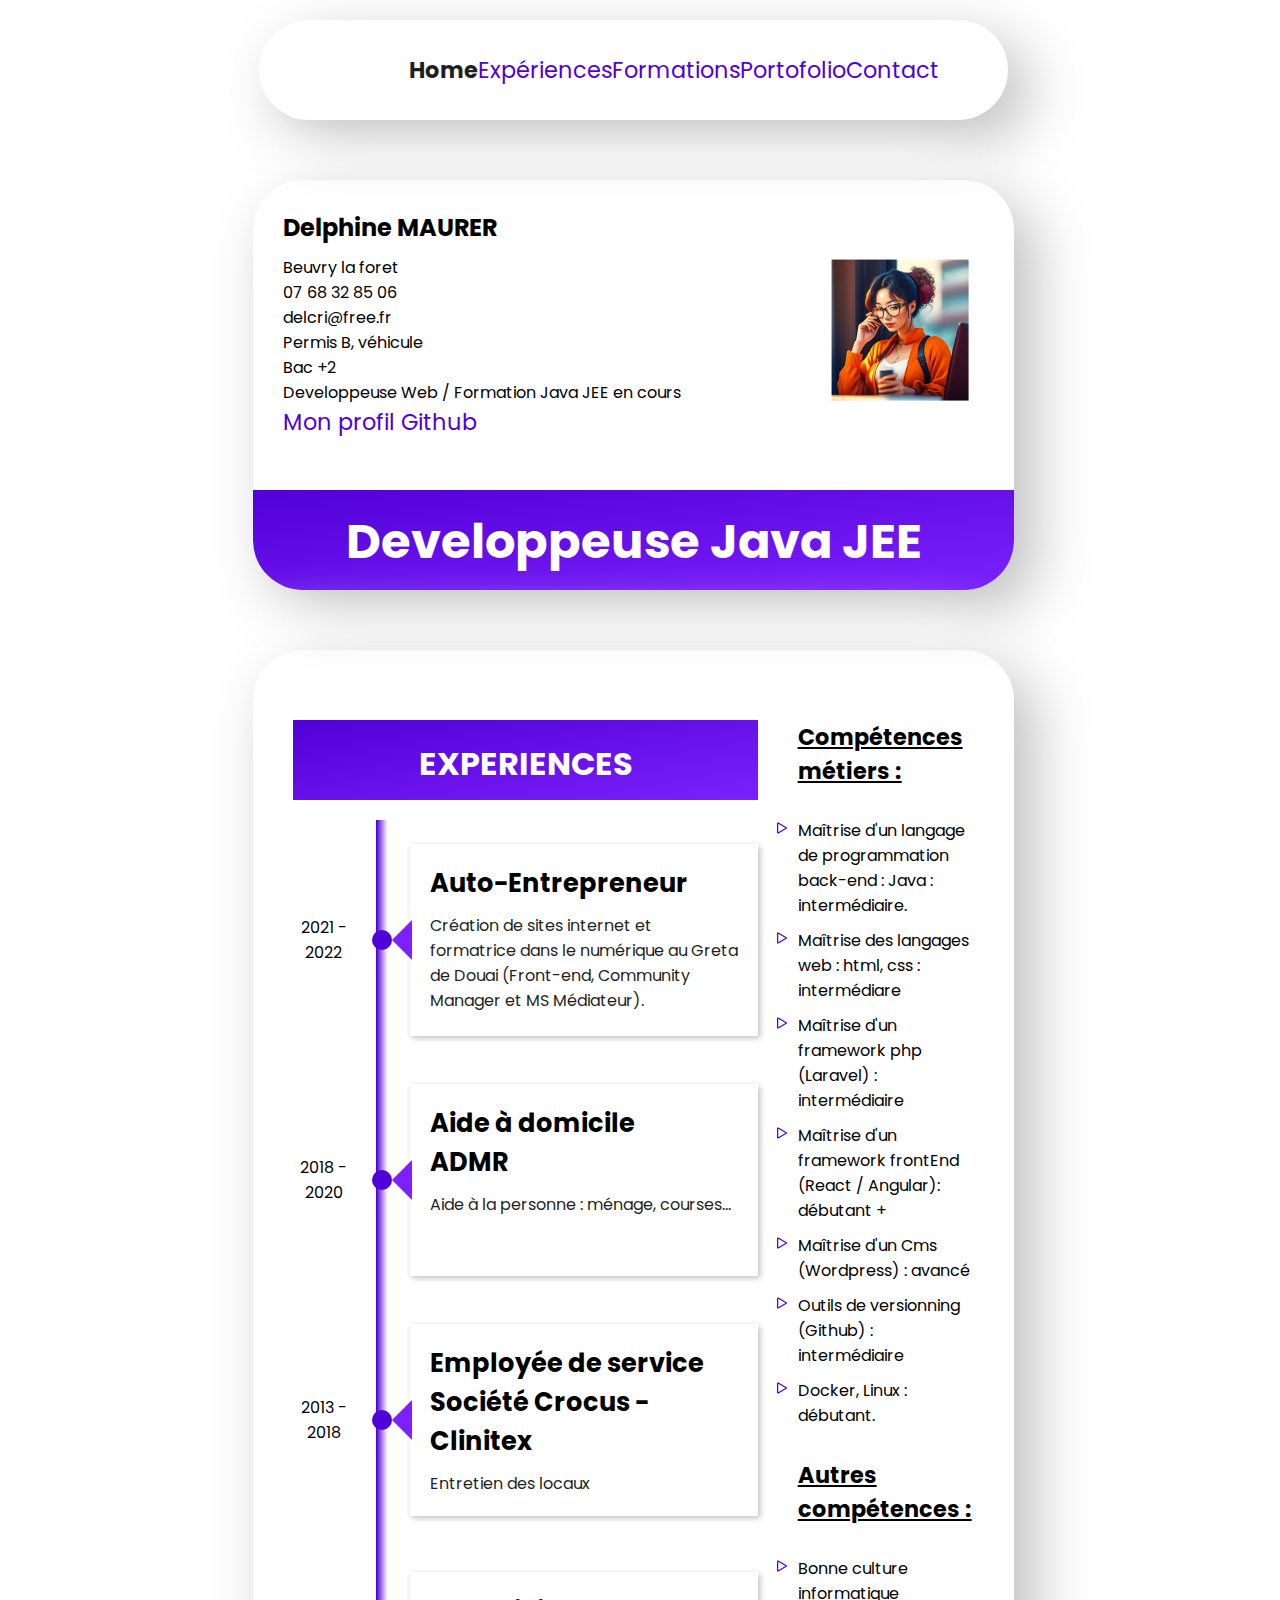
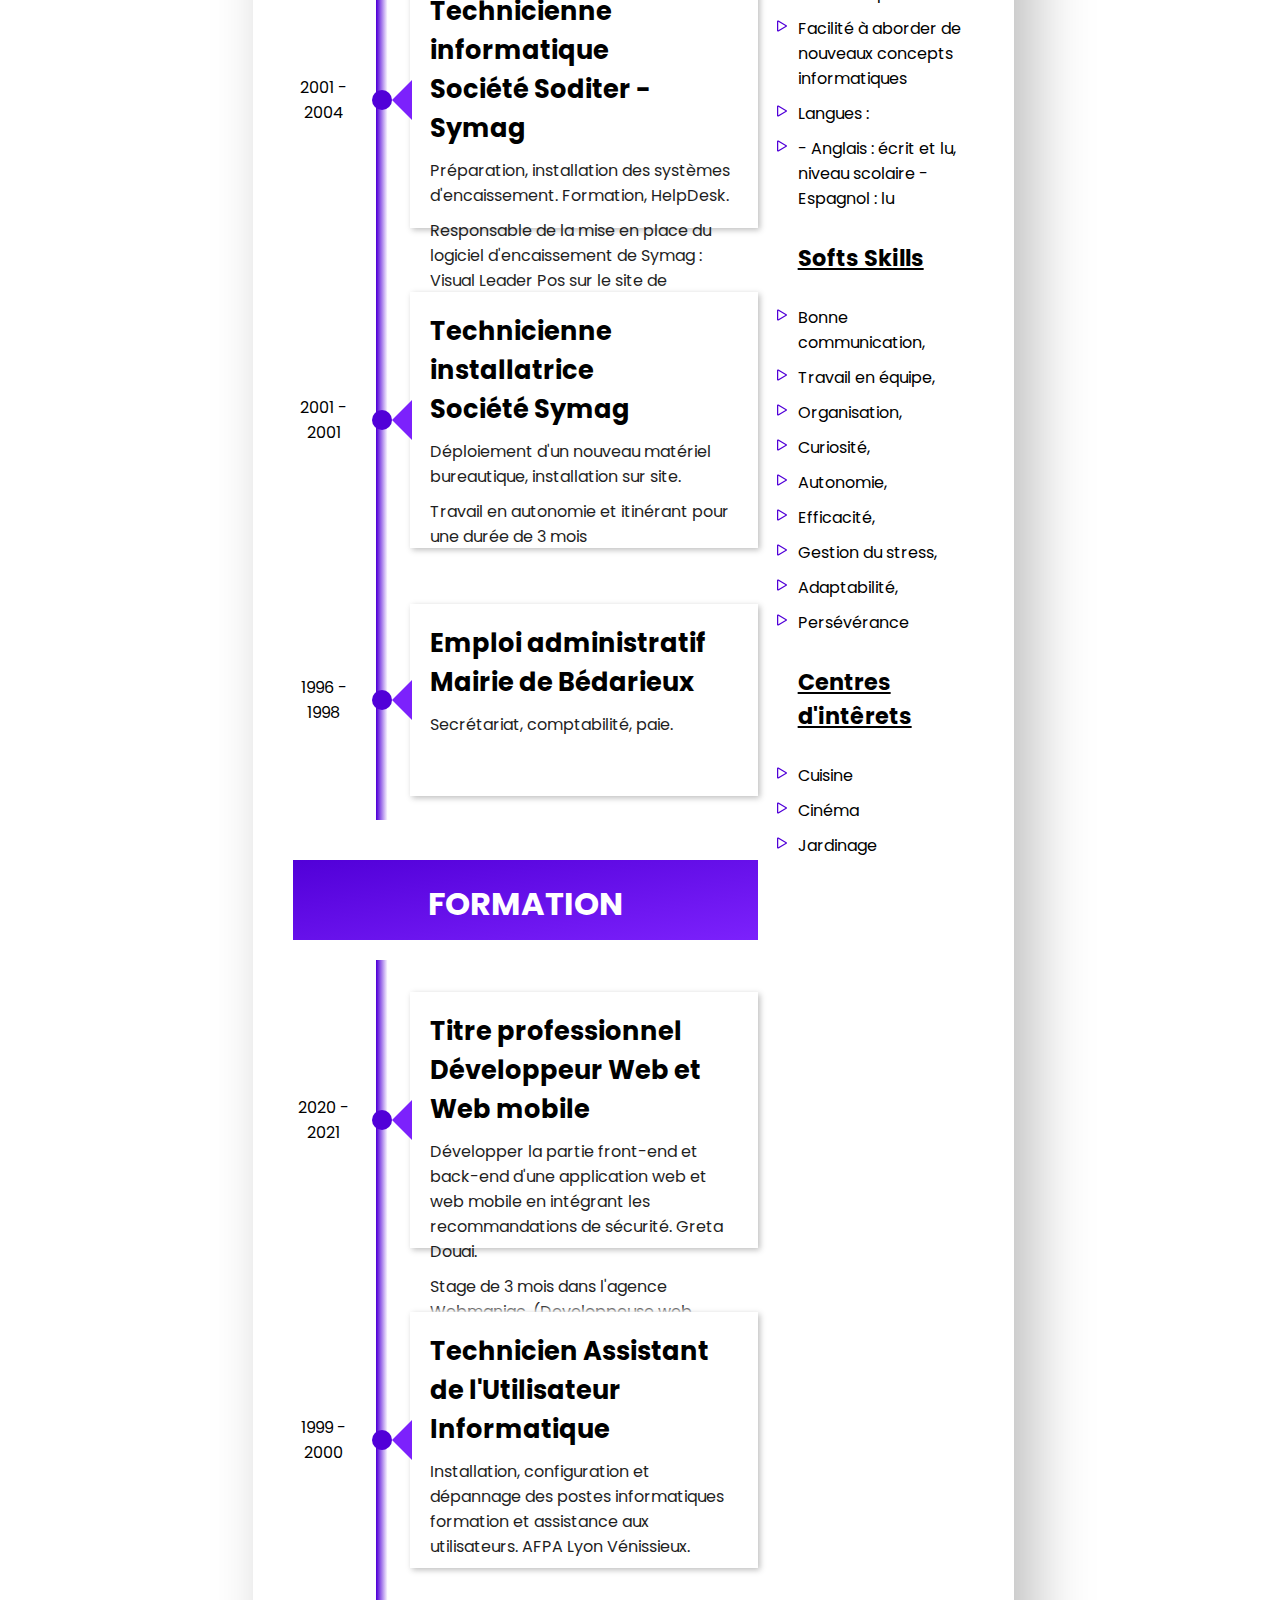
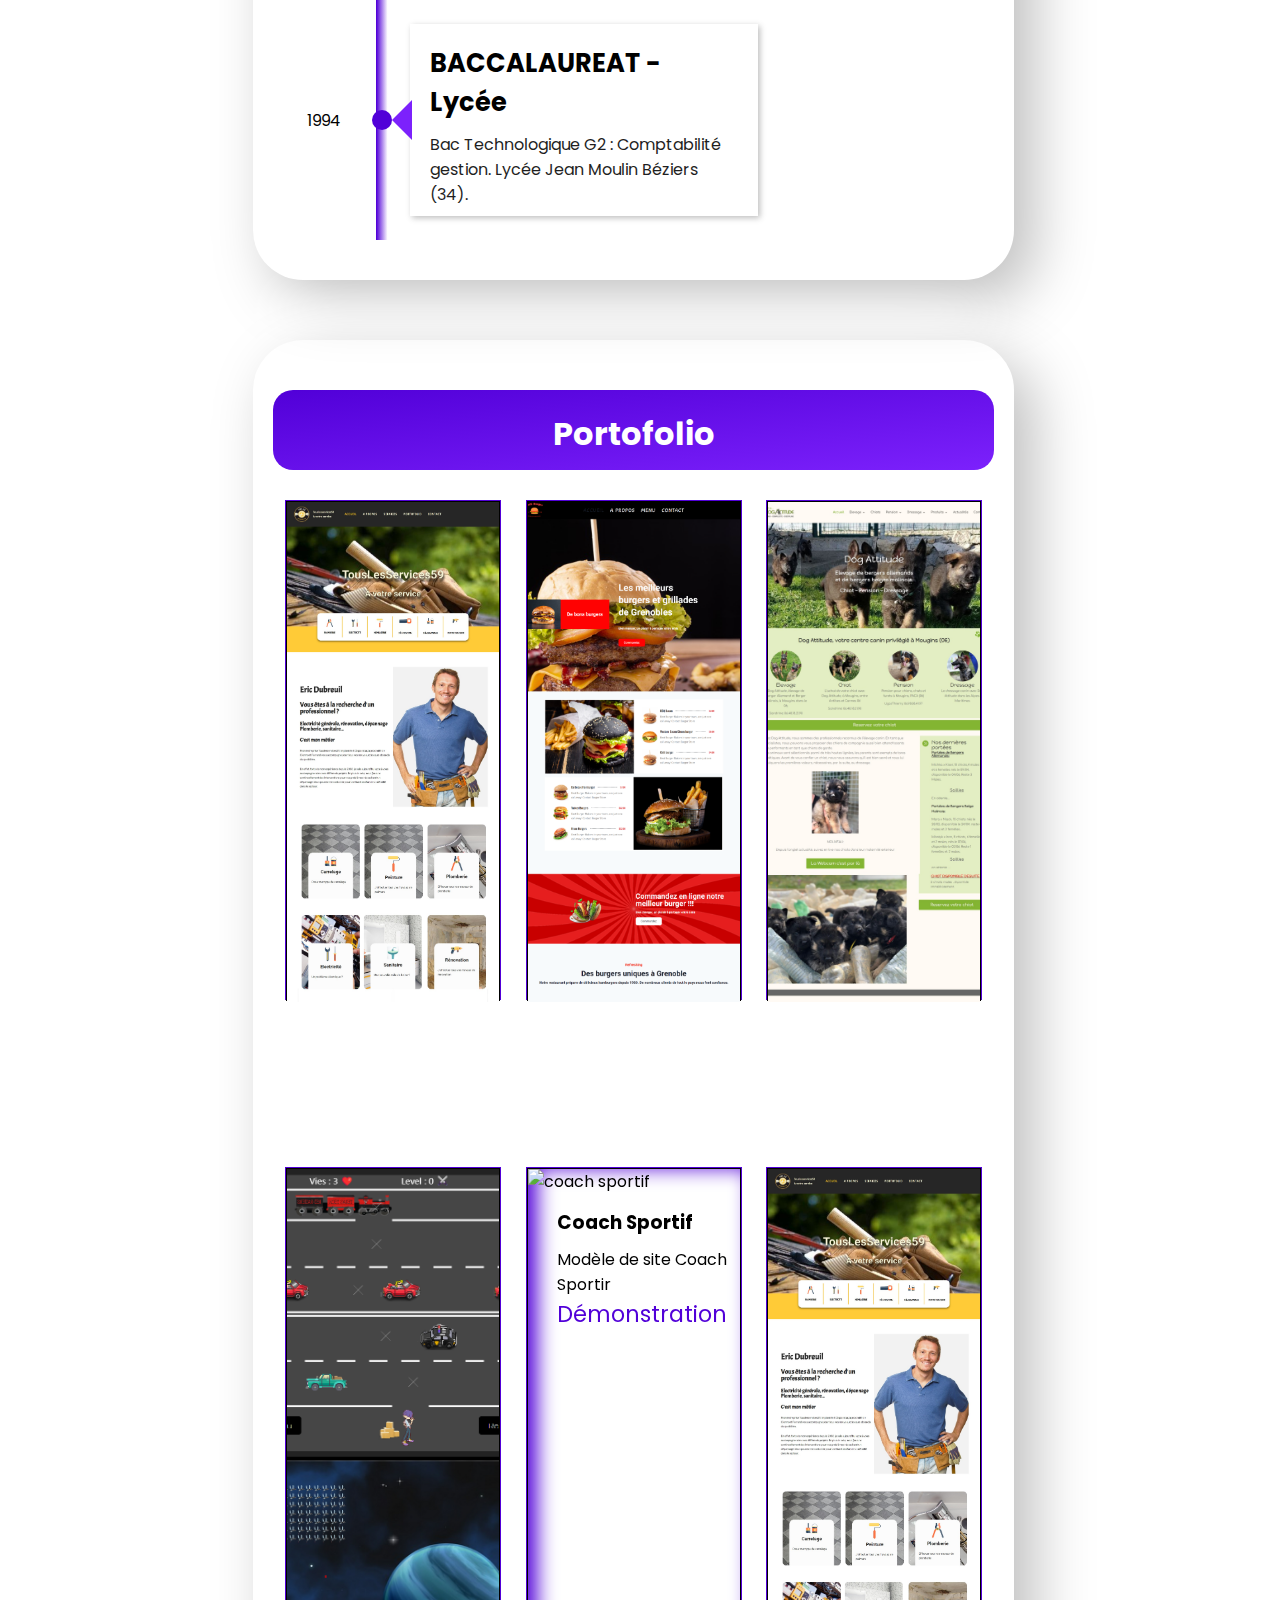
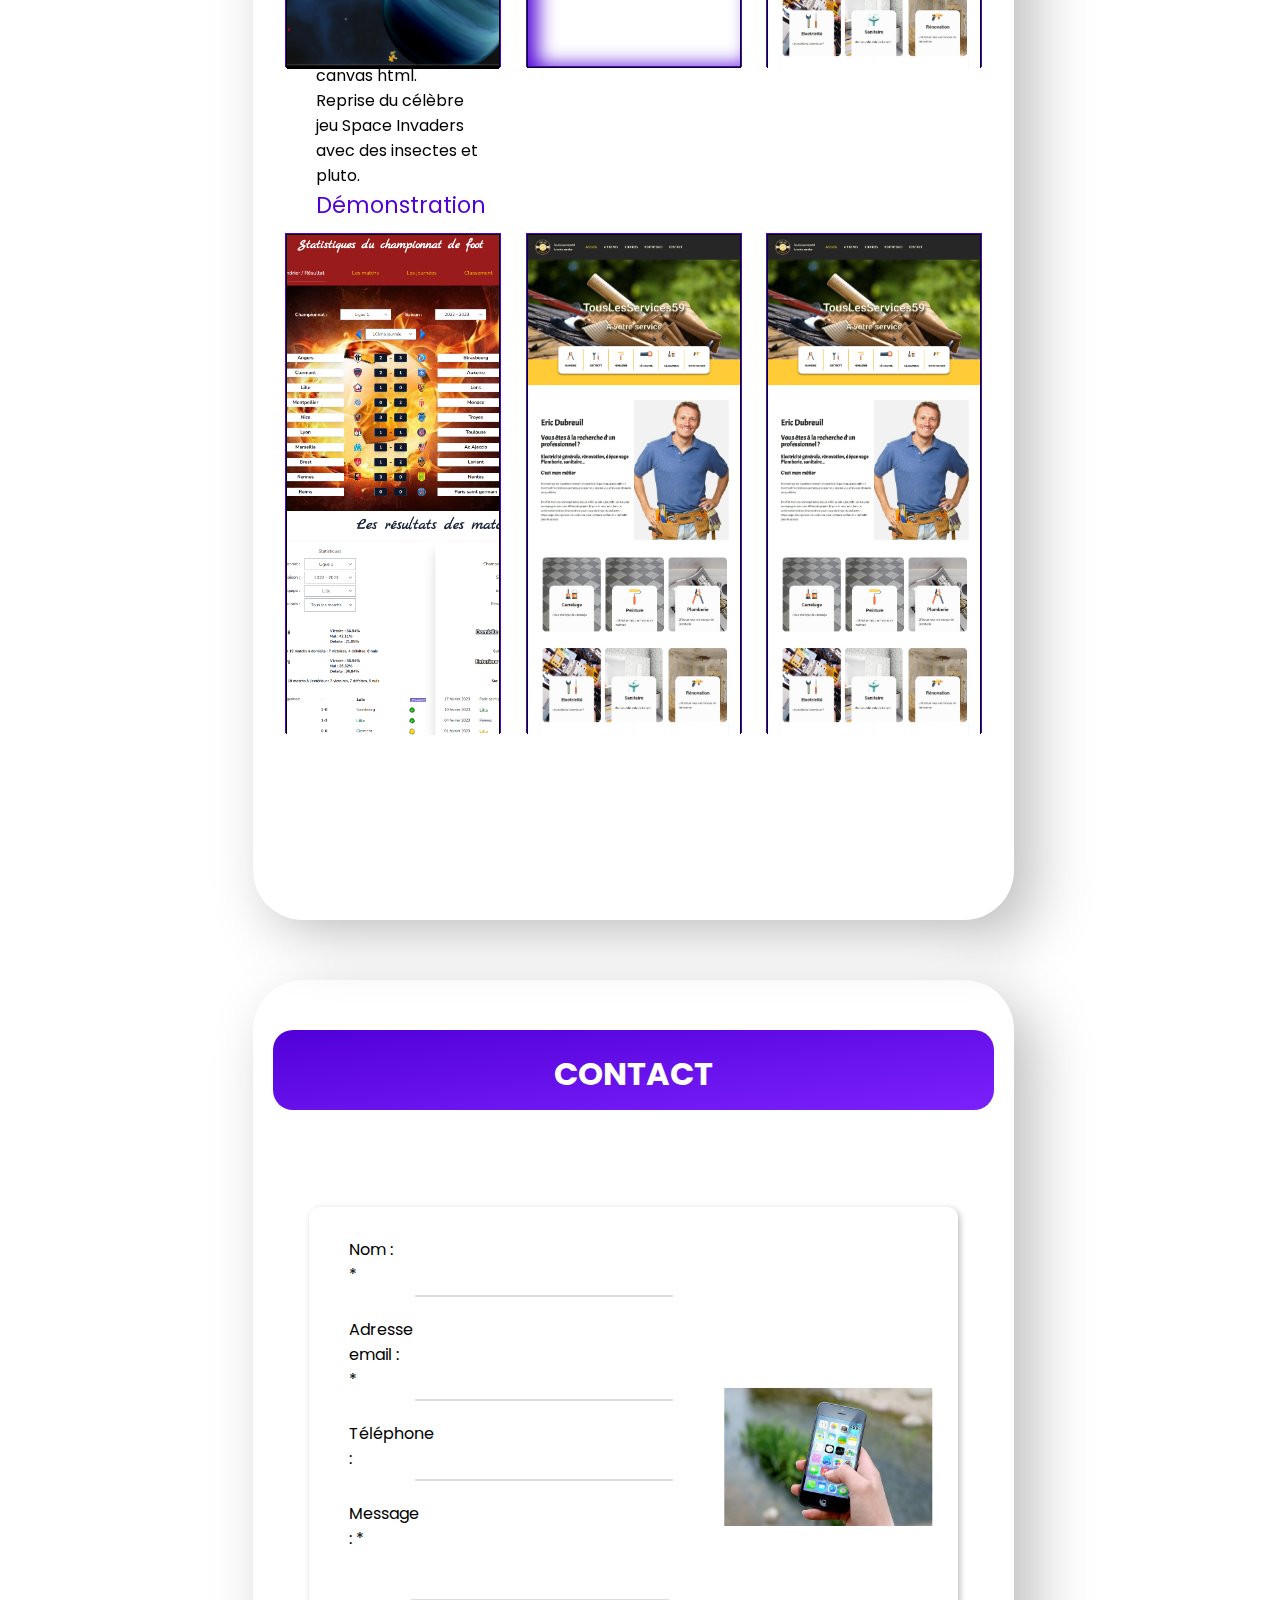
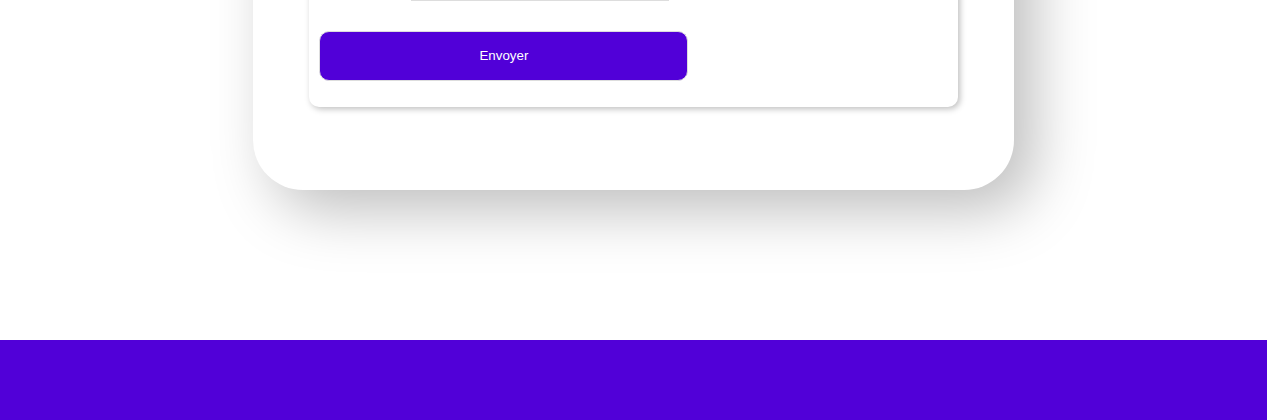
==== index.html @ cd9f5c72 "ajout lien guithub" ====
<!DOCTYPE html>
<html lang="fr">

<head>
    <meta charset="UTF-8">
    <meta http-equiv="X-UA-Compatible" content="IE=edge">
    <meta name="viewport" content="width=device-width, initial-scale=1.0">
    <link rel="stylesheet" href="css/style.css">
    <script src="https://kit.fontawesome.com/097058085d.js" crossorigin="anonymous"></script>
    <!-- Email js -->
    <script type="text/javascript" src="https://cdn.jsdelivr.net/npm/@emailjs/browser@3/dist/email.min.js"></script>
    <script type="text/javascript">
        (function () {
            // https://dashboard.emailjs.com/admin/account
            emailjs.init('user_GFMolg3cDxBDK2tm0jGUw');
        })();
    </script>
    <title>Cv Delphine MAURER</title>
</head>

<body id="home">
    <nav class="nav" id="menu-cote">
        <ul>
            <li><a href="#home">Home</a></li>
            <li><a href="#xp">Expériences</a></li>
            <li><a href="#form">Formations</a></li>
            <li><a href="#portofolio">Portofolio</a></li>
            <li><a href="#contactLink">Contact</a></li>
        </ul>
    </nav>
    <div id="topnav" class="topnav">
        <div id="contain-ico">
            <a id="topnav_hamburger_icon">
                <!-- <a id="topnav_hamburger_icon" href="javascript:void(0);" onclick="showResponsiveMenu()"> -->
                <!-- Some spans to act as a hamburger -->
                <span></span>
                <span></span>
                <span></span>
            </a>
            <h5>Developpeuse Java JEE</h5>
        </div>
        <nav class="nav" id="topnav_responsive_menu">
            <ul>
                <li><a href="#home" class="current">Home</a></li>
                <li><a href="#xp">Expériences</a></li>
                <li><a href="#form">Formations</a></li>
                <li><a href="#portofolio">Portofolio</a></li>
                <li><a href="#contactLink">Contact</a></li>
            </ul>
        </nav>
    </div>
    <div class="container">
        <header>
            <div id="contain-id">
                <div id="intro">
                    <h2>Delphine MAURER</h2>
                    <p>Beuvry la foret</p>
                    <p>07 68 32 85 06</p>
                    <p>delcri@free.fr</p>
                    <p>Permis B, véhicule</p>
                    <p>Bac +2</p>
                    <p class="grd-ecran">Developpeuse Web / Formation Java JEE en cours</p>
                    <a href="https://github.com/CreativeWeb59">Mon profil Github</a>
                </div>
                <div id="photo"><img src="images/fille.png" alt=""></div>
            </div>
            <h1>Developpeuse Java JEE</h1>
        </header>
        <div id="xp"></div>
        <section class="decallage-lien" id="section">
            <div id="gauche">
                <h2>EXPERIENCES</h2>
                <div class="liste h-240">
                    <div class="date">2021 - 2022</div>
                    <div class="cercle">
                        <svg xmlns="http://www.w3.org/2000/svg" viewBox="0 0 16 16">
                            <circle cx="8" cy="8" r="8" />
                        </svg>
                    </div>
                    <div class="carte">
                        <h3>Auto-Entrepreneur</h3>
                        <p>Création de sites internet et formatrice dans le numérique au Greta de Douai (Front-end,
                            Community Manager et MS Médiateur).</p>
                    </div>
                </div>
                <div class="liste h-240">
                    <div class="date">2018 - 2020</div>
                    <div class="cercle">
                        <svg xmlns="http://www.w3.org/2000/svg" viewBox="0 0 16 16">
                            <circle cx="8" cy="8" r="8" />
                        </svg>
                    </div>
                    <div class="carte">
                        <h3>Aide à domicile</h3>
                        <h3>ADMR</h3>
                        <p>Aide à la personne : ménage, courses...</p>
                    </div>
                </div>
                <div class="liste h-240">
                    <div class="date">2013 - 2018</div>
                    <div class="cercle">
                        <svg xmlns="http://www.w3.org/2000/svg" viewBox="0 0 16 16">
                            <circle cx="8" cy="8" r="8" />
                        </svg>
                    </div>
                    <div class="carte">
                        <h3>Employée de service</h3>
                        <h3>Société Crocus - Clinitex</h3>
                        <p>Entretien des locaux</p>
                    </div>
                </div>
                <div class="liste h-300">
                    <div class="date">2001 - 2004</div>
                    <div class="cercle">
                        <svg xmlns="http://www.w3.org/2000/svg" viewBox="0 0 16 16">
                            <circle cx="8" cy="8" r="8" />
                        </svg>
                    </div>
                    <div class="carte">
                        <h3>Technicienne informatique</h3>
                        <h3>Société Soditer - Symag</h3>
                        <p>Préparation, installation des systèmes d'encaissement. Formation, HelpDesk.</p>
                        <p>Responsable de la mise en place du logiciel d'encaissement de Symag :
                            Visual Leader Pos sur le site de Valence.</p>
                    </div>
                </div>
                <div class="liste h-300">
                    <div class="date">2001 - 2001</div>
                    <div class="cercle">
                        <svg xmlns="http://www.w3.org/2000/svg" viewBox="0 0 16 16">
                            <circle cx="8" cy="8" r="8" />
                        </svg>
                    </div>
                    <div class="carte">
                        <h3>Technicienne installatrice</h3>
                        <h3>Société Symag</h3>
                        <p>Déploiement d'un nouveau matériel bureautique, installation sur site.</p>
                        <p>Travail en autonomie et itinérant pour une durée de 3 mois</p>
                    </div>
                </div>
                <div class="liste h-240">
                    <div class="date">1996 - 1998</div>
                    <div class="cercle">
                        <svg xmlns="http://www.w3.org/2000/svg" viewBox="0 0 16 16">
                            <circle cx="8" cy="8" r="8" />
                        </svg>
                    </div>
                    <div class="carte">
                        <h3>Emploi administratif</h3>
                        <h3>Mairie de Bédarieux</h3>
                        <p>Secrétariat, comptabilité, paie.</p>
                    </div>
                </div>
                <div id="form"></div>
                <h2 id="form" class="decallage-lien">FORMATION</h2>
                <div class="liste h-300">
                    <div class="date">2020 - 2021</div>
                    <div class="cercle">
                        <svg xmlns="http://www.w3.org/2000/svg" viewBox="0 0 16 16">
                            <circle cx="8" cy="8" r="8" />
                        </svg>
                    </div>
                    <div class="carte">
                        <h3>Titre professionnel Développeur Web et Web mobile</h3>
                        <p>Développer la partie front-end et back-end d'une application web et web
                            mobile en intégrant les recommandations de sécurité. Greta Douai.</p>
                        <p>Stage de 3 mois dans l'agence Webmaniac. (Developpeuse web Wordpres)</p>
                    </div>
                </div>
                <div class="liste h-300">
                    <div class="date">1999 - 2000</div>
                    <div class="cercle">
                        <svg xmlns="http://www.w3.org/2000/svg" viewBox="0 0 16 16">
                            <circle cx="8" cy="8" r="8" />
                        </svg>
                    </div>
                    <div class="carte">
                        <h3>Technicien Assistant de l'Utilisateur Informatique</h3>
                        <p>Installation, configuration et dépannage des postes informatiques formation
                            et assistance aux utilisateurs. AFPA Lyon Vénissieux.
                        </p>
                    </div>
                </div>
                <div class="liste h-240">
                    <div class="date">1994</div>
                    <div class="cercle">
                        <svg xmlns="http://www.w3.org/2000/svg" viewBox="0 0 16 16">
                            <circle cx="8" cy="8" r="8" />
                        </svg>
                    </div>
                    <div class="carte">
                        <h3>BACCALAUREAT - Lycée </h3>
                        <p>Bac Technologique G2 : Comptabilité gestion. Lycée Jean Moulin Béziers (34).</p>
                    </div>
                </div>
            </div>
            <div id="droite">
                <!-- <h2 class="shawdowed">COMPETENCES CLES</h2> -->
                <div class="liste">
                    <h3>Compétences métiers :</h3>
                    <p>
                        <svg xmlns="http://www.w3.org/2000/svg" viewBox="0 0 16 16">
                            <path
                                d="M10.804 8 5 4.633v6.734L10.804 8zm.792-.696a.802.802 0 0 1 0 1.392l-6.363 3.692C4.713 12.69 4 12.345 4 11.692V4.308c0-.653.713-.998 1.233-.696l6.363 3.692z" />
                        </svg>
                        Maîtrise d'un langage de programmation back-end : Java : intermédiaire.
                    </p>
                    <p>
                        <svg xmlns="http://www.w3.org/2000/svg" viewBox="0 0 16 16">
                            <path
                                d="M10.804 8 5 4.633v6.734L10.804 8zm.792-.696a.802.802 0 0 1 0 1.392l-6.363 3.692C4.713 12.69 4 12.345 4 11.692V4.308c0-.653.713-.998 1.233-.696l6.363 3.692z" />
                        </svg>
                        Maîtrise des langages web : html, css : intermédiare
                    </p>
                    <p>
                        <svg xmlns="http://www.w3.org/2000/svg" viewBox="0 0 16 16">
                            <path
                                d="M10.804 8 5 4.633v6.734L10.804 8zm.792-.696a.802.802 0 0 1 0 1.392l-6.363 3.692C4.713 12.69 4 12.345 4 11.692V4.308c0-.653.713-.998 1.233-.696l6.363 3.692z" />
                        </svg>
                        Maîtrise d'un framework php (Laravel) : intermédiaire
                    </p>
                    <p>
                        <svg xmlns="http://www.w3.org/2000/svg" viewBox="0 0 16 16">
                            <path
                                d="M10.804 8 5 4.633v6.734L10.804 8zm.792-.696a.802.802 0 0 1 0 1.392l-6.363 3.692C4.713 12.69 4 12.345 4 11.692V4.308c0-.653.713-.998 1.233-.696l6.363 3.692z" />
                        </svg>
                        Maîtrise d'un framework frontEnd (React / Angular): débutant +
                    </p>
                    <p>
                        <svg xmlns="http://www.w3.org/2000/svg" viewBox="0 0 16 16">
                            <path
                                d="M10.804 8 5 4.633v6.734L10.804 8zm.792-.696a.802.802 0 0 1 0 1.392l-6.363 3.692C4.713 12.69 4 12.345 4 11.692V4.308c0-.653.713-.998 1.233-.696l6.363 3.692z" />
                        </svg>
                        Maîtrise d'un Cms (Wordpress) : avancé
                    </p>
                    <p>
                        <svg xmlns="http://www.w3.org/2000/svg" viewBox="0 0 16 16">
                            <path
                                d="M10.804 8 5 4.633v6.734L10.804 8zm.792-.696a.802.802 0 0 1 0 1.392l-6.363 3.692C4.713 12.69 4 12.345 4 11.692V4.308c0-.653.713-.998 1.233-.696l6.363 3.692z" />
                        </svg>
                        Outils de versionning (Github) : intermédiaire
                    </p>
                    <p>
                        <svg xmlns="http://www.w3.org/2000/svg" viewBox="0 0 16 16">
                            <path
                                d="M10.804 8 5 4.633v6.734L10.804 8zm.792-.696a.802.802 0 0 1 0 1.392l-6.363 3.692C4.713 12.69 4 12.345 4 11.692V4.308c0-.653.713-.998 1.233-.696l6.363 3.692z" />
                        </svg>
                        Docker, Linux : débutant.
                    </p>
                </div>
                <div class="liste">
                    <h3>Autres compétences : </h3>
                    <p>
                        <svg xmlns="http://www.w3.org/2000/svg" viewBox="0 0 16 16">
                            <path
                                d="M10.804 8 5 4.633v6.734L10.804 8zm.792-.696a.802.802 0 0 1 0 1.392l-6.363 3.692C4.713 12.69 4 12.345 4 11.692V4.308c0-.653.713-.998 1.233-.696l6.363 3.692z" />
                        </svg>
                        Bonne culture informatique
                    </p>
                    <p>
                        <svg xmlns="http://www.w3.org/2000/svg" viewBox="0 0 16 16">
                            <path
                                d="M10.804 8 5 4.633v6.734L10.804 8zm.792-.696a.802.802 0 0 1 0 1.392l-6.363 3.692C4.713 12.69 4 12.345 4 11.692V4.308c0-.653.713-.998 1.233-.696l6.363 3.692z" />
                        </svg>
                        Facilité à aborder de nouveaux concepts informatiques
                    </p>
                    <p>
                        <svg xmlns="http://www.w3.org/2000/svg" viewBox="0 0 16 16">
                            <path
                                d="M10.804 8 5 4.633v6.734L10.804 8zm.792-.696a.802.802 0 0 1 0 1.392l-6.363 3.692C4.713 12.69 4 12.345 4 11.692V4.308c0-.653.713-.998 1.233-.696l6.363 3.692z" />
                        </svg>
                        Langues :
                    </p>
                    <p>
                        <svg xmlns="http://www.w3.org/2000/svg" viewBox="0 0 16 16">
                            <path
                                d="M10.804 8 5 4.633v6.734L10.804 8zm.792-.696a.802.802 0 0 1 0 1.392l-6.363 3.692C4.713 12.69 4 12.345 4 11.692V4.308c0-.653.713-.998 1.233-.696l6.363 3.692z" />
                        </svg>
                        - Anglais : écrit et lu, niveau scolaire
                        - Espagnol : lu
                    </p>
                </div>
                <div class="liste">
                    <h3>Softs Skills</h3>
                    <p>
                        <svg xmlns="http://www.w3.org/2000/svg" viewBox="0 0 16 16">
                            <path
                                d="M10.804 8 5 4.633v6.734L10.804 8zm.792-.696a.802.802 0 0 1 0 1.392l-6.363 3.692C4.713 12.69 4 12.345 4 11.692V4.308c0-.653.713-.998 1.233-.696l6.363 3.692z" />
                        </svg>
                        Bonne communication,
                    </p>
                    <p>
                        <svg xmlns="http://www.w3.org/2000/svg" viewBox="0 0 16 16">
                            <path
                                d="M10.804 8 5 4.633v6.734L10.804 8zm.792-.696a.802.802 0 0 1 0 1.392l-6.363 3.692C4.713 12.69 4 12.345 4 11.692V4.308c0-.653.713-.998 1.233-.696l6.363 3.692z" />
                        </svg>
                        Travail en équipe,
                    </p>
                    <p>
                        <svg xmlns="http://www.w3.org/2000/svg" viewBox="0 0 16 16">
                            <path
                                d="M10.804 8 5 4.633v6.734L10.804 8zm.792-.696a.802.802 0 0 1 0 1.392l-6.363 3.692C4.713 12.69 4 12.345 4 11.692V4.308c0-.653.713-.998 1.233-.696l6.363 3.692z" />
                        </svg>
                        Organisation,
                    </p>
                    <p>
                        <svg xmlns="http://www.w3.org/2000/svg" viewBox="0 0 16 16">
                            <path
                                d="M10.804 8 5 4.633v6.734L10.804 8zm.792-.696a.802.802 0 0 1 0 1.392l-6.363 3.692C4.713 12.69 4 12.345 4 11.692V4.308c0-.653.713-.998 1.233-.696l6.363 3.692z" />
                        </svg>
                        Curiosité,
                    </p>
                    <p>
                        <svg xmlns="http://www.w3.org/2000/svg" viewBox="0 0 16 16">
                            <path
                                d="M10.804 8 5 4.633v6.734L10.804 8zm.792-.696a.802.802 0 0 1 0 1.392l-6.363 3.692C4.713 12.69 4 12.345 4 11.692V4.308c0-.653.713-.998 1.233-.696l6.363 3.692z" />
                        </svg>
                        Autonomie,
                    </p>
                    <p>
                        <svg xmlns="http://www.w3.org/2000/svg" viewBox="0 0 16 16">
                            <path
                                d="M10.804 8 5 4.633v6.734L10.804 8zm.792-.696a.802.802 0 0 1 0 1.392l-6.363 3.692C4.713 12.69 4 12.345 4 11.692V4.308c0-.653.713-.998 1.233-.696l6.363 3.692z" />
                        </svg>
                        Efficacité,
                    </p>
                    <p>
                        <svg xmlns="http://www.w3.org/2000/svg" viewBox="0 0 16 16">
                            <path
                                d="M10.804 8 5 4.633v6.734L10.804 8zm.792-.696a.802.802 0 0 1 0 1.392l-6.363 3.692C4.713 12.69 4 12.345 4 11.692V4.308c0-.653.713-.998 1.233-.696l6.363 3.692z" />
                        </svg>
                        Gestion du stress,
                    </p>
                    <p>
                        <svg xmlns="http://www.w3.org/2000/svg" viewBox="0 0 16 16">
                            <path
                                d="M10.804 8 5 4.633v6.734L10.804 8zm.792-.696a.802.802 0 0 1 0 1.392l-6.363 3.692C4.713 12.69 4 12.345 4 11.692V4.308c0-.653.713-.998 1.233-.696l6.363 3.692z" />
                        </svg>
                        Adaptabilité,
                    </p>
                    <p>
                        <svg xmlns="http://www.w3.org/2000/svg" viewBox="0 0 16 16">
                            <path
                                d="M10.804 8 5 4.633v6.734L10.804 8zm.792-.696a.802.802 0 0 1 0 1.392l-6.363 3.692C4.713 12.69 4 12.345 4 11.692V4.308c0-.653.713-.998 1.233-.696l6.363 3.692z" />
                        </svg>
                        Persévérance
                    </p>
                </div>
                <div class="liste">
                    <h3>Centres d'intêrets</h3>
                    <p>
                        <svg xmlns="http://www.w3.org/2000/svg" viewBox="0 0 16 16">
                            <path
                                d="M10.804 8 5 4.633v6.734L10.804 8zm.792-.696a.802.802 0 0 1 0 1.392l-6.363 3.692C4.713 12.69 4 12.345 4 11.692V4.308c0-.653.713-.998 1.233-.696l6.363 3.692z" />
                        </svg>
                        Cuisine
                    </p>
                    <p>
                        <svg xmlns="http://www.w3.org/2000/svg" viewBox="0 0 16 16">
                            <path
                                d="M10.804 8 5 4.633v6.734L10.804 8zm.792-.696a.802.802 0 0 1 0 1.392l-6.363 3.692C4.713 12.69 4 12.345 4 11.692V4.308c0-.653.713-.998 1.233-.696l6.363 3.692z" />
                        </svg>
                        Cinéma
                    </p>
                    <p>
                        <svg xmlns="http://www.w3.org/2000/svg" viewBox="0 0 16 16">
                            <path
                                d="M10.804 8 5 4.633v6.734L10.804 8zm.792-.696a.802.802 0 0 1 0 1.392l-6.363 3.692C4.713 12.69 4 12.345 4 11.692V4.308c0-.653.713-.998 1.233-.696l6.363 3.692z" />
                        </svg>
                        Jardinage
                    </p>
                </div>
            </div>
        </section>
        <div id="portofolio"></div>
        <section id="portofolio-section">
            <h2>Portofolio</h2>
            <div class="container-portofolio">
                <!-- Rangee 1 -->
                <div class="card">
                    <div class="imgBox">
                        <img src="images/toustravaux59.jpg" alt="toustravaux59">
                    </div>
                    <div class="details">
                        <h3>Toustravaux59</h3>
                        <p>Site de proposition de services de bricolage, plomberie...
                            <a href="portofolio1.html" target="_blank">Démonstration</a>
                        </p>
                    </div>
                </div>

                <div class="card">
                    <div class="imgBox">
                        <img src="images/resto123.png" alt="resto">
                    </div>
                    <div class="details">
                        <h3>Resto</h3>
                        <p>Modele d'un site de restauration rapide</p>
                        <a href="portofolio2.html" target="_blank">Démonstration</a>
                    </div>
                </div>

                <div class="card">
                    <div class="imgBox">
                        <img src="images/elevage.jpg" alt="Elevage">
                    </div>
                    <div class="details">
                        <h3>Elevage Dog Attitude</h3>
                        <p>Site modèle d'élevage de chiens</p>
                        <a href="portofolio3.html" target="_blank">Démonstration</a>
                    </div>
                </div>
                <!-- Rangee 2 -->
                <div class="card">
                    <div class="imgBox">
                        <img src="images/jeuxHtmlCanva.png" alt="images de jeux crées en html Canvas">
                    </div>
                    <div class="details">
                        <h3>Jeu "Dépose ton colis"</h3>
                        <p>Jeu crée à partir d'un canvas html.</p>
                        <p>Le but est de marquer le plus de points en traversant la route sans toucher les voitures, les
                            points sont plus importants quand
                            le train est présent.
                            <span class="vue-ecran"><a href="https://creativeweb59.github.io/deposeTonColisHtmlCanvasJs"
                                target="_blank">Démonstration</a></span>
                        </p>
                        <h3>Jeu style "Space Invader"</h3>
                        <p>Jeu crée à partir d'un canvas html.</p>
                        <p>Reprise du célèbre jeu Space Invaders avec des insectes et pluto.</p>
                        <span class="vue-ecran"><a href="https://creativeweb59.github.io/SpaceInvadersHtmlCanvasJs"
                            target="_blank">Démonstration</a></span>
                    </div>
                </div>

                <div class="card">
                    <div class="imgBox">
                        <img src="images/coach1.png" alt="coach sportif">
                    </div>
                    <div class="details">
                        <h3>Coach Sportif</h3>
                        <p>Modèle de site Coach Sportir
                            <a href="portofolio5.html" target="_blank">Démonstration</a>
                        </p>
                    </div>
                </div>

                <div class="card">
                    <div class="imgBox">
                        <img src="images/toustravaux59.jpg" alt="toustravaux59">
                    </div>
                    <div class="details">
                        <h3>Toustravaux59</h3>
                        <p>Lorem ipsum dolor sit amet consectetur adipisicing elit. Quam dolores tempore unde,
                            voluptates laboriosam similique inventore cupiditate tenetur dolor fuga et odit ducimus
                            molestiae consequatur neque magni omnis esse accusantium?</p>
                    </div>
                </div>
                <!-- Rangee 3 -->
                <div class="card">
                    <div class="imgBox">
                        <img src="images/footplus.png" alt="image footplus">
                    </div>
                    <div class="details">
                        <h3>FootPlus</h3>
                        <p>Site utilisant le framework Laravel et Vue-js.</p>
                        <p>Permet de répertorier tous les résultats de foot français ligue 1 et ligue 2 pour obtenir
                            ensuite des statistiques.</p>
                    </div>
                </div>

                <div class="card">
                    <div class="imgBox">
                        <img src="images/toustravaux59.jpg" alt="toustravaux59">
                    </div>
                    <div class="details">
                        <h3>Toustravaux59</h3>
                        <p>Lorem ipsum dolor sit amet consectetur adipisicing elit. Quam dolores tempore unde,
                            voluptates laboriosam similique inventore cupiditate tenetur dolor fuga et odit ducimus
                            molestiae consequatur neque magni omnis esse accusantium?</p>
                    </div>
                </div>

                <div class="card">
                    <div class="imgBox">
                        <img src="images/toustravaux59.jpg" alt="toustravaux59">
                    </div>
                    <div class="details">
                        <h3>Toustravaux59</h3>
                        <p>Lorem ipsum dolor sit amet consectetur adipisicing elit. Quam dolores tempore unde,
                            voluptates laboriosam similique inventore cupiditate tenetur dolor fuga et odit ducimus
                            molestiae consequatur neque magni omnis esse accusantium?</p>
                    </div>
                </div>

            </div>
        </section>
        <div id="contactLink"></div>
        <section id="contact">
            <h2>CONTACT</h2>
            <div id="result-form"></div>
            <div class="contain-tout">
                <div class="form-container">
                    <form method="post" id="contact-form">
                        <div>
                            <label for="nom">Nom : *</label>
                            <input type="text" name="nom" id="nom" required minlength="3" maxlength="20">
                            <span class="error"></span>
                        </div>
                        <div>
                            <label for="email">Adresse email : *</label>
                            <input type="email" name="email" id="email" minlength="6" maxlength="50">
                            <span class="error"></span>
                        </div>
                        <div>
                            <label for="telephone">Téléphone :</label>
                            <input type="text" name="telephone" id="telephone">
                            <span class="error"></span>
                        </div>
                        <div>
                            <label for="message">Message : *</label>
                            <textarea name="message" id="message" name="message" required minlength="10"
                                maxlength="250"></textarea>
                            <span class="error"></span>
                        </div>
                        <div>
                            <input class="btn" id="submit" type="submit" value="Envoyer">
                        </div>
                    </form>
                </div>
                <div class="form-image">
                    <img src="images/iphone.jpg" alt="image contact">
                </div>
            </div>

        </section>

    </div>
    <footer>
        <h4>Developpeuse Java JEE
            <br>Delphine MAURER
        </h4>
    </footer>
    <script src="js/script.js"></script>
    <script src="js/menuBurger.js"></script>
    <script src="js/email.js"></script>
</body>

</html>
---- css/style.css ----
@import url('https://fonts.googleapis.com/css2?family=Poppins&display=swap');

:root {
    --color-blue: #285185;
    --color-black: #1f1f1f;
    --color-purple1: #5100d8;
    --color-purple2: #7c21fc;
    --color-red: #9c1010;
}

* {
    margin: 0;
    padding: 0;
    box-sizing: border-box;
    list-style: none;
}

body {
    width: 99vw;
    font-size: 16px;
    /*font-family: 'Merriweather', serif;*/
    font-family: 'Poppins', sans-serif;
}

.container {
    width: 60%;
    margin: 40px auto 10px auto;
    position: relative;
}

/* navbar */

#topnav_responsive_menu {
    width: 100%;
    margin: 10px auto;
    display: flex;
    justify-content: center;
    align-items: center;
    align-content: center;
}

#topnav_responsive_menu ul {
    width: 60%;
    height: 100px;
    border-radius: 50px;
    box-shadow: 20px 20px 60px #bebebe, -20px -20px 60px #ffffff;
    display: flex;
    justify-content: space-between;
    align-items: center;
    align-content: center;
    transition: all 0.6s ease-in-out;
    padding: 0 150px;
    background-color: #fff;
}

a {
    color: var(--color-purple1);
    text-decoration: none;
    font-size: 1.4rem;
}

.nav.active {
    /*position: fixed;
    top: 10px;*/
    /*left: 0;
    right: 0;*/
    transition: all 0.6s ease-in-out;
    z-index: 999;
    margin: 0 auto;
}

.nav .active a {
    color: #9c1010;
}

.nav a.current,
.nav a:hover {
    color: #1f1f1f;
    font-weight: bold;
}

/*.nav.active a{
    color: #9c1010;
}*/

/* menu burger */
/* ******************** NAV BAR ******************** */
.topnav {
    /*display: flex;
    justify-content: space-evenly;
    align-items: center;*/
    width: 100%;
    padding: 10px;
}

.topnav_link {
    color: black;
    padding: 12px;
    text-decoration: none;
}

.topnav_link:hover {
    color: #680386;
}

/* hide responsive menu */
/* ******************** NAV BAR ******************** */
/*.topnav {
    background-color: #333;
    display: flex;
    align-items: center;
    width: 100%;
  }*/

.topnav_link {
    color: white;
    padding: 12px;
    text-decoration: none;
}

.topnav_link:hover {
    color: #0078b4;
}

/* hide responsive menu */
#topnav_menu {
    display: none;
}


/* fin burger */


/* nav de cote */
/* menu de cote */
#menu-cote {
    width: 200px;
    height: 60vh;
    position: fixed;
    top: 20vh;
    left: 4%;
    border-radius: 50px;
    box-shadow: 20px 20px 60px #bebebe, -20px -20px 60px #ffffff;
    display: none;
}

#menu-cote ul {
    width: 100%;
    height: 100%;
    display: flex;
    justify-content: center;
    flex-direction: column;
    align-items: center;
    align-content: center;
}

#menu-cote ul li {
    width: 80%;
    height: 14%;
    text-align: center;
    vertical-align: middle;
    margin: 2% 0;
    padding-top: 28px;
}

#menu-cote ul li a {}

header {
    width: 100%;
    border-radius: 50px;
    box-shadow: 20px 20px 60px #bebebe, -20px -20px 60px #ffffff;
}


section {
    width: 100%;
    border-radius: 50px;
    margin-top: 60px;
    padding: 20px;
    box-shadow: 20px 20px 60px #bebebe, -20px -20px 60px #ffffff;
}

#section {
    display: flex;
}

#xp {
    margin-bottom: 20px;
}

#form {
    margin-bottom: 40px;
}

#contactLink {
    margin-bottom: 40px;
}

#contain-id {
    width: 100%;
    height: 300px;
    display: flex;
    border-radius: 50px 50px 0 0;
}

#contain-id #intro {
    width: 70%;
    font-size: 1.4rem;
    padding: 30px;
}

#contain-id #intro h2 {
    margin-bottom: 10px;
}

#contain-id #photo {
    width: 30%;
    position: relative;
}

#photo img {
    position: absolute;
    top: 50%;
    left: 50%;
    transform: translate(-50%, -50%);
    width: 60%;
    height: auto;
}

h1 {
    display: block;
    /*    background-color: var(--color-blue);*/
    background: linear-gradient(to bottom right, var(--color-purple1), var(--color-purple2));
    width: 100%;
    height: 100px;
    text-align: center;
    font-size: 3rem;
    margin-top: 10px;
    padding: 16px;
    border-radius: 0 0 50px 50px;
    color: #fff;
}

h2 {
    font-size: 1.5rem;
}

h5 {
    display: none;
}

p {
    font-size: 1rem;
}

section #gauche {
    width: 70%;
    height: 100%;
    padding: 20px;
}

section #droite {
    width: 30%;
    height: 100%;
    padding: 20px;
}

#gauche h2 {
    display: block;
    background-color: var(--color-purple1);
    background: linear-gradient(to bottom right, var(--color-purple1), var(--color-purple2));
    color: #fff;
    width: 100%;
    height: 80px;
    text-align: center;
    font-size: 2rem;
    margin-top: 30px;
    padding: 20px;
    margin-bottom: 20px;
}

#gauche h3 {
    font-size: 1.6rem;
}

#gauche p {
    color: #1f1f1f;
    margin-top: 10px;
}

#gauche .liste {
    width: 100%;
    /*height: 240px;*/
    display: flex;
    justify-content: center;
    align-items: center;
    align-content: center;
}

.h-240 {
    height: 240px;
}

.h-300 {
    height: 320px;
}

#gauche .date {
    width: 14%;
    text-align: center;
}

#gauche .cercle {
    background: linear-gradient(to right, #fff 40%, var(--color-purple1) 40%, #fff 60%);
    width: 60px;
    height: 100%;
    position: relative;
}

.cercle svg {
    width: 20px;
    text-align: center;
    position: absolute;
    left: 50%;
    top: 50%;
    fill: var(--color-purple1);
    transform: translate(-50%, -50%);
}

#gauche .carte {
    background-color: #fff;
    width: 80%;
    height: 80%;
    /*border: 1px solid #680404;*/
    padding: 20px;
    position: relative;
    box-shadow: 2px 2px 6px #bebebe, -2px -2px 6px #ffffff;
}

#gauche .carte::before {
    content: "";
    border-top: 20px solid transparent;
    border-right: 20px solid var(--color-purple2);
    border-bottom: 20px solid transparent;
    border-left: 20px solid transparent;
    top: 50%;
    left: -18px;
    transform: translate(-50%, -50%);
    position: absolute;
}

#droite h2 {
    color: #fff;
    text-shadow: 2px 2px 0 var(--color-black), 2px -2px 0 var(--color-black), -2px 2px 0 var(--color-black), -2px -2px 0 var(--color-black), 2px 0px 0 var(--color-black), 0px 2px 0 var(--color-black), -2px 0px 0 var(--color-black), 0px -2px 0 var(--color-black);
    display: block;
    width: 100%;
    height: 80px;
    text-align: center;
    font-size: 1.6rem;
    margin-top: 30px;
    padding: 20px;
    margin-bottom: 20px;
}

#droite h3 {
    font-size: 1.4rem;
    margin: 30px 0;
    text-decoration: underline;
}

#droite p {
    margin: 10px 0;
    position: relative;
}

#droite p span {
    font-size: 2rem;
    color: var(--color-purple1);
    font-weight: bold;
}

#droite p svg {
    width: 20px;
    fill: var(--color-purple1);
    position: absolute;
    left: -26px;
}

/* portofolio */
#portofolio {
    margin-bottom: 40px;
}

#portofolio-section {
    width: 100%;
}

#portofolio-section h2 {
    width: 100%;
    height: 80px;
    text-align: center;
    margin: 30px 0 30px 0;
    display: block;
    background-color: var(--color-purple1);
    background: linear-gradient(to bottom right, var(--color-purple1), var(--color-purple2));
    color: #fff;
    font-size: 2rem;
    padding-top: 20px;
    border-radius: 20px;
}

.container-portofolio {
    width: 100%;
    height: 2000px;
    display: flex;
    flex-wrap: wrap;
    justify-content: space-around;
}

.card {
    position: relative;
    /*margin: 20px 0;*/
    width: 30%;
    height: 500px;
    background: #fff;
    transform-style: preserve-3d;
    transform: perspective(2000px);
    transition: 1x;
    /*box-shadow: inset 300px 0 50px rgba(0, 0, 0, .5); */
    box-shadow: inset 10px 0 20px var(--color-purple1);
    border: 1px solid var(--color-purple1);
}

.card:hover {
    z-index: 1000;
    transform: perspective(2000px) rotate(-10deg);
    /*box-shadow: inset 20px 0 50px rgba(0, 0, 0, .5);*/
    box-shadow: inset 10px 0 20px var(--color-purple1);
}

.card .imgBox {
    position: relative;
    width: 100%;
    height: 500px;
    border: 1px solid #000;
    transform-origin: left;
    z-index: 1;
    transition: 1s;
}

.card:hover .imgBox {
    transform: rotateY(-135deg);
}

.card .imgBox img {
    position: absolute;
    top: 0;
    left: 0;
    width: 100%;
    height: 500px;
    object-fit: cover;
}

.card .details {
    position: absolute;
    top: 0;
    left: 0;
    padding: 30px;
}

.card .details h3 {
    margin: 10px 0;
}


/* section contact */

#contact h2 {
    display: block;
    background-color: var(--color-purple1);
    background: linear-gradient(to bottom right, var(--color-purple1), var(--color-purple2));
    color: #fff;
    width: 100%;
    height: 80px;
    text-align: center;
    font-size: 2rem;
    margin-top: 30px;
    padding: 20px;
    margin-bottom: 20px;
    border-radius: 20px;
}

#contact {
    height: 90vh;
}

.contain-tout {
    width: 90%;
    height: 500px;
    margin: 0 auto;
    display: flex;
    justify-content: center;
    align-items: center;
    align-content: center;
    border-radius: 10px;
    box-shadow: 2px 2px 6px #bebebe, -2px -2px 6px #ffffff;
}

.form-container {
    width: 60%;
    height: 100%;
}

#contact-form {
    width: 100%;
    height: 100%;
    padding: 10px;
}

#contact-form div {
    width: 100%;
    margin: 20px 0;
    position: relative;
}

#contact-form div::before {
    font-family: FontAwesome;
    z-index: 2;
    width: 20px;
    color: #cccccc;
    text-align: left;
    position: absolute;
    left: 0;
    top: 10px;
}

#contact-form div:nth-child(1):before {
    content: '\f007';
}

#contact-form div:nth-child(2):before {
    content: '\f0e0';
}

#contact-form div:nth-child(3):before {
    content: '\f3cd';
}

#contact-form div:nth-child(4) {
    height: 100px;
}

#contact-form div:nth-child(4):before {
    content: '\f075';
    top: 0;
}

input,
textarea {
    width: 70%;
    padding: 10px 10px 10px 10px;
    border: 0;
    border-bottom: 2px solid #dddddd;
    background-color: transparent;
    z-index: 999;
}

label {
    display: inline-block;
    width: 22%;
    padding-left: 30px;
    color: black;
    margin-right: 10px;
    z-index: 999;
}

#message {
    position: absolute;
}

input {
    height: 40px;
}

input:focus,
textarea:focus {
    border-bottom: 2px solid #01109b;
    outline: none;
}


/* Voici les règles de mise en forme pour les champs invalides */
input.invalid {
    border-color: #900;
    background-color: #FDD;
}

input:focus.invalid {
    outline: none;
}

/* Voici les règles utilisées pour les messages d'erreur */
.error {
    width: 100%;
    padding: 0;

    font-size: 80%;
    color: white;
    background-color: #900;
    border-radius: 0 0 5px 5px;

    -moz-box-sizing: border-box;
    box-sizing: border-box;
}

.error.active {
    padding: 0.3em;
}

/* fin traitement des erreurs*/

textarea {
    height: 100px;
    resize: none;
}

::placeholder {
    font-style: italic;
}

.btn {
    width: 100%;
    height: 50px;
    padding: 0;
    background: var(--color-purple1);
    color: #fff;
    border: 1px solid #dddddd;
    transition: 1s;
    border-radius: 10px;
    margin-top: 10px;
}

.btn:hover {
    border: 1px solid var(--color-purple1);
    background: #fff;
    color: var(--color-purple1);
    cursor: pointer;
}

/* Cadre pour message d'envoi */
#result-form {
    height: 10%;
    width: 60%;
    margin: 0 auto;
    text-align: center;
    padding: 30px 20px 30px 20px;
    color: #fff;
}

.form-image {
    width: 40%;
    height: 100%;
    position: relative;
    padding: 50px;
}

.form-image img {
    position: absolute;
    top: 50%;
    left: 50%;
    transform: translate(-50%, -50%);
    width: 100%;
    height: auto;
    width: 80%;
    height: auto;
}

/* footer */
footer {
    width: 100%;
    height: 80px;
    background-color: var(--color-purple1);
    margin-top: 150px;
}

/* affiche en mode ecran */
.vue-ecran {
    display: inline-block;
}

/* Responsive */

h4 {
    display: none;
}

@media only screen and (max-width: 1024px) {
    body {
        width: 100vw;
    }

    .container {
        width: 100%;
        /*margin: 10px auto;*/
        position: static;
    }

    /* header */
    header {
        border-radius: 0;
        box-shadow: none;
    }

    section {
        border-radius: 0;
        margin-top: 10px;
        padding: 10px;
        box-shadow: none;
        display: block;
    }

    #section {
        display: block;
    }

    #contain-id {
        width: 100%;
        height: 300px;
        padding: 20px;
        border-radius: 0;
        flex-wrap: wrap;
    }

    #contain-id #intro {
        width: 62%;
        font-size: 1.4rem;
        padding: 10px;
    }

    #contain-id #photo {
        width: 38%;
        position: static;
        padding: 10px auto;
        margin: 60px 0 0 0;
    }

    #photo img {
        width: 80%;
        height: auto;
        position: static;
        transform: translate(0);
    }

    .grd-ecran {
        display: none;
    }

    .pt-ecran {
        width: 100%;
        display: block;
        padding: 10px;
        text-align: center;
    }

    h1 {
        display: block;
        background: linear-gradient(to bottom right, var(--color-purple1), var(--color-purple2));
        width: 100%;
        height: 70px;
        text-align: center;
        font-size: 1.6rem;
        margin-top: 0;
        padding: 16px;
        color: #fff;
        border-radius: 0;
    }

    /* section */
    #xp {
        display: block;
        /*min-height: 150vh;*/
    }

    section #gauche {
        width: 100%;
        height: 100%;
        padding: 20px;
    }

    h2 {
        font-size: 1.4rem;
        margin-top: 30px;
        padding: 10px;
        margin-bottom: 20px;
        height: 50px;
    }

    #gauche h3 {
        font-size: 1.2rem;
        text-align: center;
    }

    .h-240 {
        height: 300px;
    }

    .h-300 {
        height: 500px;
    }

    #gauche p {
        font-size: 0.9rem;
    }

    /* bordure de cote */
    #gauche .date {
        font-size: 0.9rem;
    }

    #gauche .cercle {
        width: 40px;
    }

    .cercle svg {
        width: 10px;
    }

    #gauche .carte::before {
        border-top: 10px solid transparent;
        border-right: 10px solid var(--color-purple2);
        border-bottom: 10px solid transparent;
        border-left: 10px solid transparent;
        left: -8px;
    }

    /* cote droit qui passe en bas */
    section #droite {
        width: 100%;
        padding: 20px;
    }

    #droite .liste {
        padding: 30px;
        box-shadow: 20px 20px 60px #bebebe, -20px -20px 60px #ffffff;
        margin-bottom: 40px;
    }

    #droite h3 {
        font-size: 1.2rem;
        text-align: center;
    }

    /* portofolio */
    #portofolio {
        width: 100%;
        padding: 0;
    }

    /* #portofolio h2 {
        width: 100%;
        height: 70px;
        text-align: center;
        font-size: 1.6rem;
        margin: 0 0 20px 0;
        padding: 16px;
        border-radius: 0;
        margin: 0;
    } */

    /* carte */
    .container-portofolio {
        width: 100%;
        height: 950vh;
        display: flex;
        flex-wrap: wrap;
        justify-content: space-around;
    }

    .card {
        position: static;
        /*margin: 20px 0;*/
        width: 90%;
        height: 92vh;
        transform-style: unset;
        transform: unset;
        transition: 0;
        box-shadow: none;
        border: 1px solid var(--color-purple1);
        margin: 40px 0;
    }

    .card:hover {
        z-index: 1000;
        transform: unset;
        box-shadow: none;
    }

    .card .imgBox {
        position: static;
        width: 100%;
        height: 300px;
        transform-origin: left;
        z-index: 1;
        transition: none;
    }

    .card:hover .imgBox {
        transform: rotateY(0);
    }

    .card .imgBox img {
        position: static;
        width: 100%;
        height: 300px;
    }

    .card .details {
        position: static;
        padding: 10px;
    }

    .card .details h3 {
        margin: 10px 0;
        text-align: center;
        font-size: 1.2rem;
    }

    .card .details p {
        font-size: 0.9rem;
    }

    .card .details a {
        font-size: 0.9rem;
    }

    /* menu burguer */
    /* hide classic menu */
    #topnav_menu {
        width: 100%;
        display: flex;
        align-items: center;
    }

    /* position home link at left and hamburger will be positionned at right */
    .topnav {
        width: 100%;
        display: flex;
        align-items: center;
        margin: 0;
        padding: 0;
        position: fixed;
        left: 0;
        top: 0;
        z-index: 999;
        background-color: #0078b4;
    }

    #home_link {
        flex-grow: 1;
    }

    /* position responsive menu at the right of the screen */
    #topnav_responsive_menu ul {
        display: block;
        flex-direction: column;
        position: absolute;
        justify-content: flex-start;
        margin: 0;
        top: 70px;
        min-width: 50vw;
        height: 100%;
        width: 100%;
        border-radius: 0;
        box-shadow: none;
        background-color: #fff;
        padding: 0;
    }

    #topnav_responsive_menu ul li {
        margin: 50px 0;
        text-align: center;
    }

    /* disable horizontal scrolling  */
    /* anciennement root
    #home {
        position: relative;
        overflow-x: hidden;
    }

    /* position responsive menu at the right of the screen */
    #topnav_responsive_menu {
        display: block;
        position: absolute;
        left: 0;
        top: 0;
        margin: 0;
        width: 100vw;
        height: calc(100vh - 70px);
        z-index: 99;
        transform-origin: 0% 0%;
        transform: translate(-200%, 0);
        transition: transform 0.5s cubic-bezier(0.77, 0.2, 0.05, 1.0);
        background-color: #fff;
    }

    /* and let's slide it in from the right */
    #topnav_responsive_menu.open {
        transform: none;
        position: fixed;
    }

    /* icone */
    /* define size and position of the hamburger link */
    #contain-ico {
        width: 100%;
        height: 70px;
        position: relative;
        background-color: #fff;
    }

    #topnav_hamburger_icon {
        top: 20px;
        left: 20px;
        /*margin: 16px;*/
        width: 33px;
        height: 28px;
        z-index: 100;
        /*user-select: none;*/
        display: block;
        cursor: pointer;
        padding-left: 20px;
        position: absolute;
    }

    /* define the style (size, color, position, animation, ...) of the 3 spans */
    #topnav_hamburger_icon span {
        /*display: block;*/
        position: absolute;
        height: 4px;
        width: 33px;
        margin-bottom: 5px;
        background: var(--color-purple1);
        border-radius: 3px;
        z-index: 100;
        opacity: 1;
        left: 0;
        transform: rotate(0deg);
        transition: .25s ease-in-out;
    }

    /* set the 3 spans position to look like a hamburger */
    #topnav_hamburger_icon span:nth-child(1) {
        top: 0px;
        transform-origin: left top;
    }

    #topnav_hamburger_icon span:nth-child(2) {
        top: 12px;
        transform-origin: left center;
    }

    #topnav_hamburger_icon span:nth-child(3) {
        top: 24px;
        transform-origin: left bottom;
    }

    /* the first span rotates 45° \ */
    #topnav_hamburger_icon.open span:nth-child(1) {
        width: 36px;
        transform: rotate(45deg);
    }

    /* the second span disappears */
    #topnav_hamburger_icon.open span:nth-child(2) {
        width: 0%;
        opacity: 0;
    }

    /* the last span rotates -45° / */
    #topnav_hamburger_icon.open span:nth-child(3) {
        width: 36px;
        transform: rotate(-45deg);
    }

    .container {
        z-index: -1;
    }

    /*champs formulaire contact */
    /* .contain-tout {
    } */

    #contact h2 {
        margin-bottom: 0;
    }

    .form-container {
        width: 100%;
    }

    .form-image {
        display: none;
    }

    #result-form {
        display: none;
    }

    input,
    textarea {
        width: 80%;
        padding: 10px 10px 10px 10px;
        border: unset;
        margin-left: 30px;
        /* border-bottom: 2px solid #dddddd; */
        /* background-color: transparent; */
        border: 1px solid var(--color-purple1);
    }

    #message {
        position: static;
    }

    label {
        display: inline-block;
        width: 80%;
        padding-left: 0;
        color: black;
        margin-right: 0;
        margin-left: 30px;
    }

    input:focus,
    textarea:focus {
        outline: unset;
    }

    input:focus.invalid {
        outline: unset;
    }

    #submit {
        width: 80%;
        margin-left: 30px;
    }

    .btn {
        transition: none;
    }


    /* decallages hauteur redirection des liens */
    #home {
        margin-bottom: -20px;
    }

    #form {
        margin-bottom: 60px;
    }

    #portofolio {
        margin-bottom: 40px;
    }

    #contactLink {
        margin-bottom: 20px;
    }


    /* communs */
    #portofolio-section h2,
    #contact h2 {
        border-radius: 0;
        height: 60px;
        font-size: 1.5rem;
        padding: 10px 0 4px 0;
        margin-bottom: 10px;
    }

    #contain-id #intro h2 {
        height: 70px;
        margin-top: 0;
    }

    h5 {
        display: block;
        text-align: center;
        margin-top: 20px;
        font-size: 1.2rem;
    }

    /* Titre de fin de page dans le footer */
    h4 {
        display: block;
        text-align: center;
        color: #fff;
        font-size: 1.2rem;
        padding-top: 10px;
        font-weight: 400;
    }

    /* rends invible en mode telephone */
    .vue-ecran {
        display: none;
    }

    /* menu de cote */
    #menu-cote {
        display: none;
    }
}
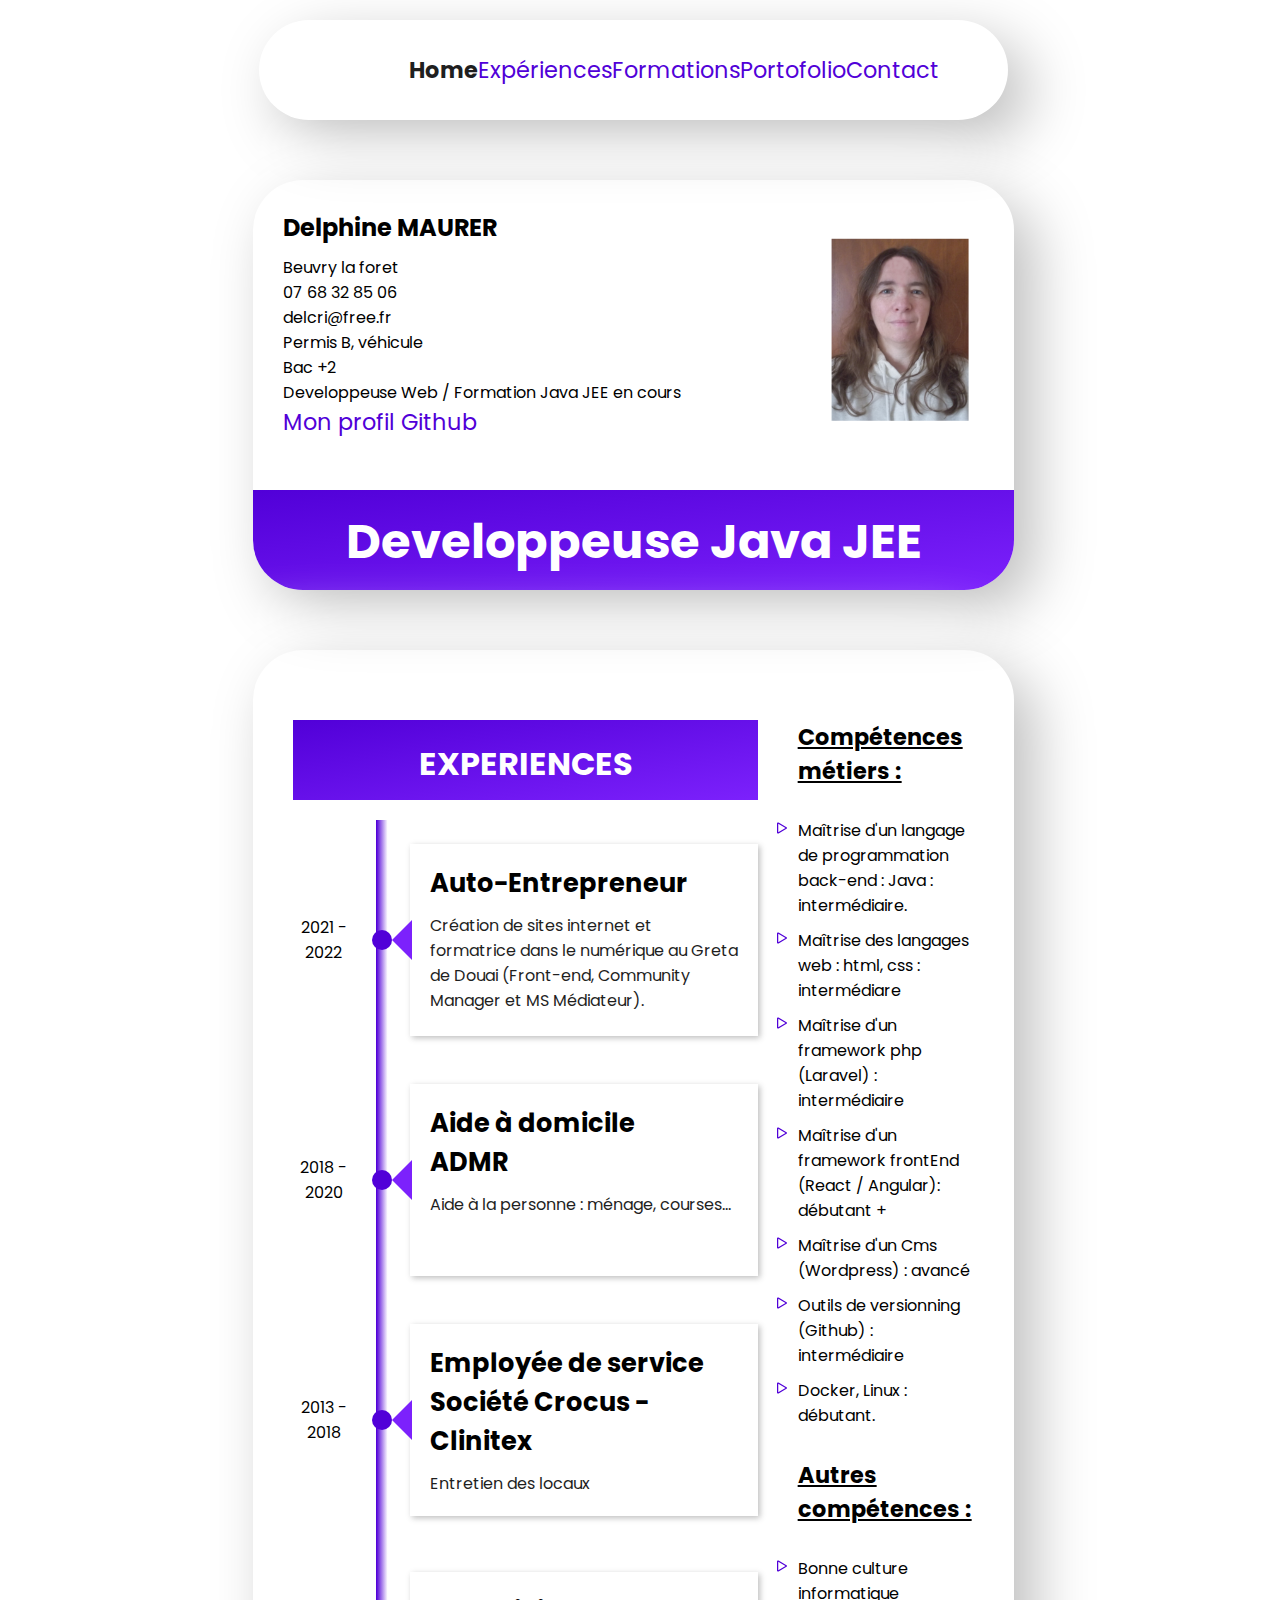
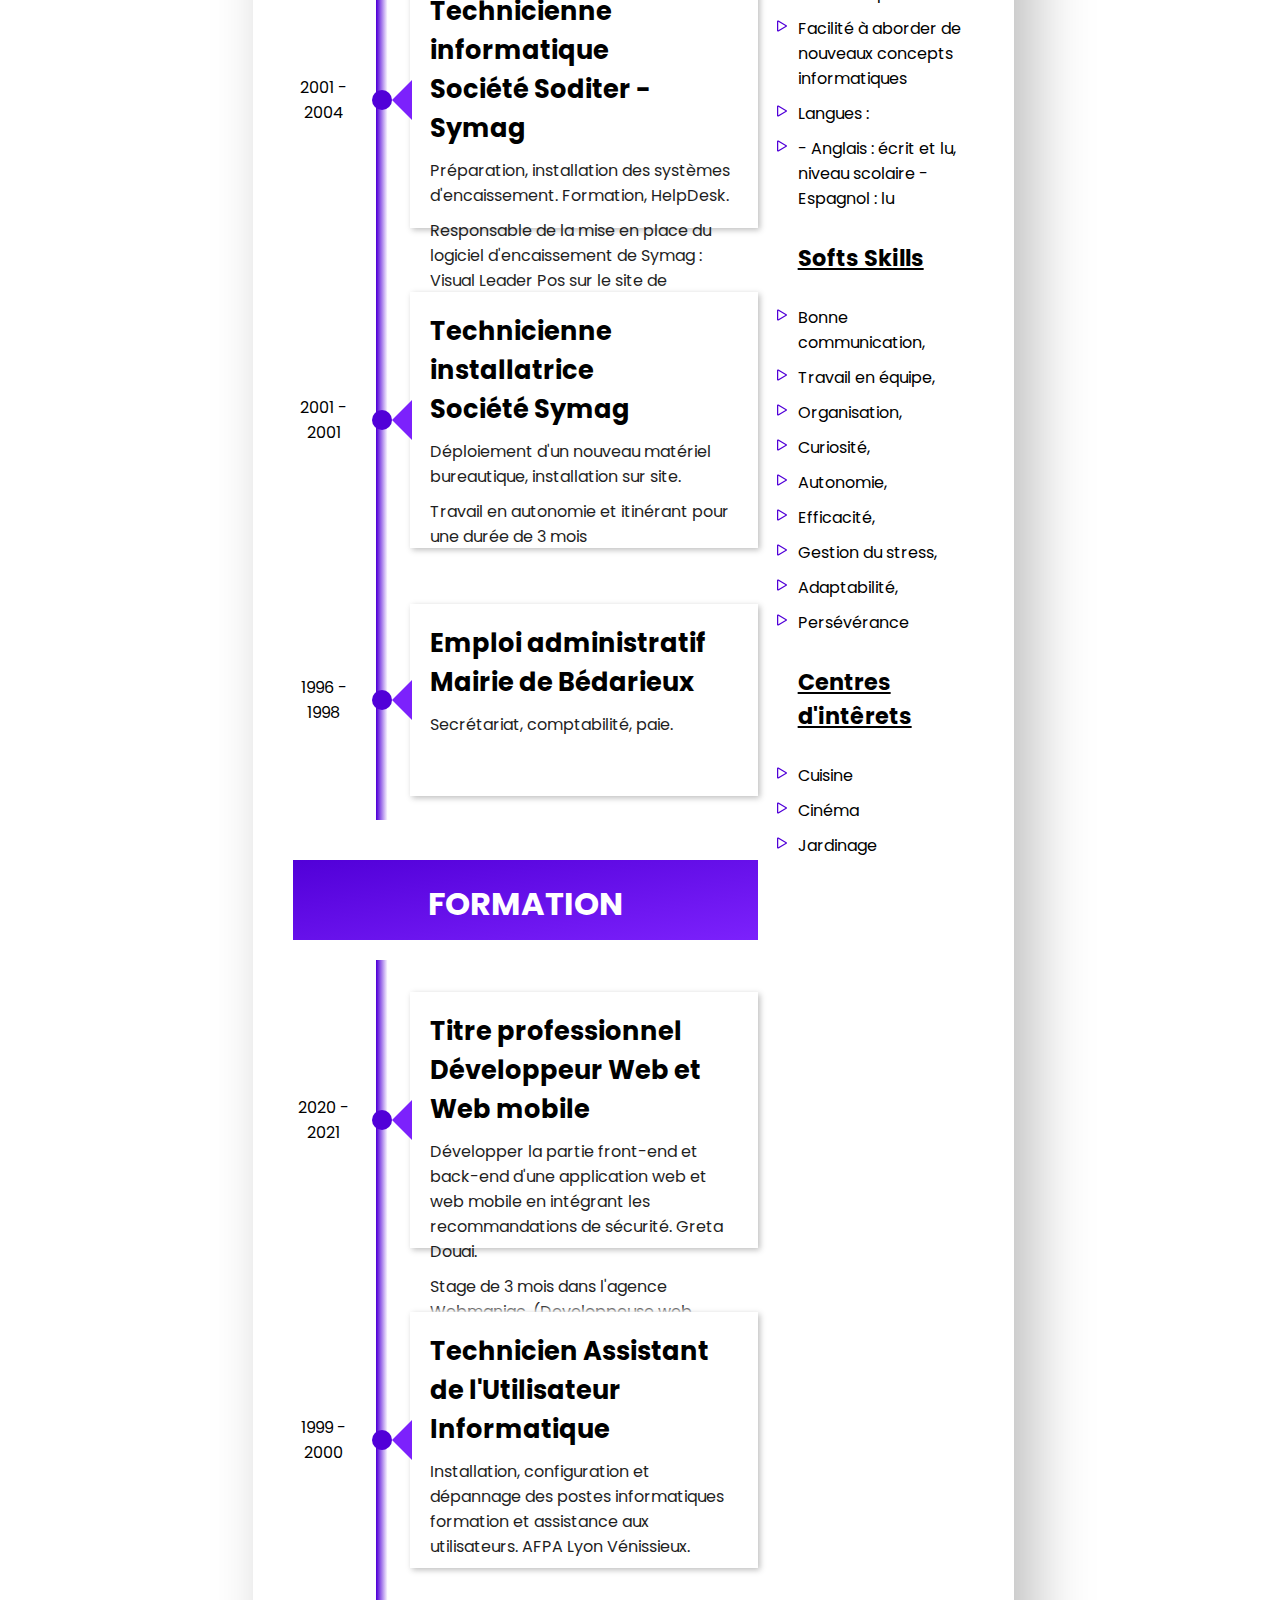
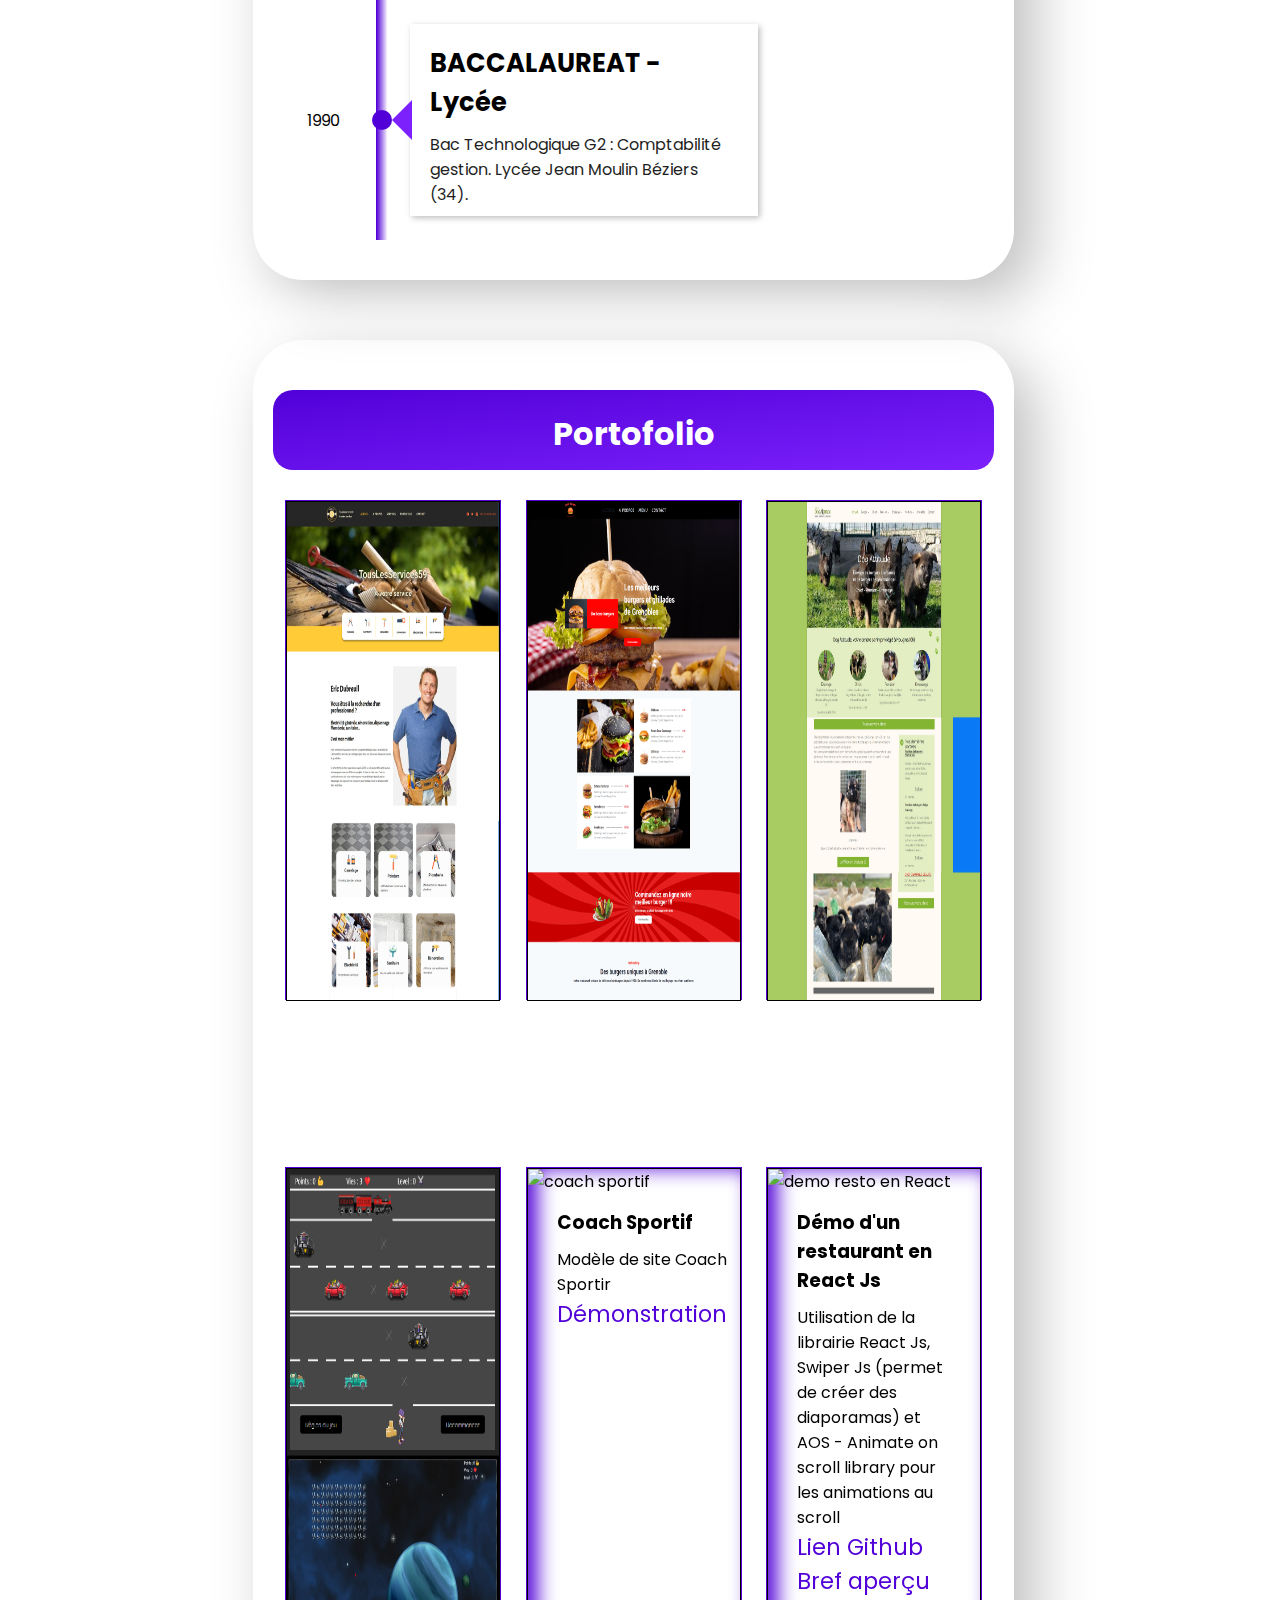
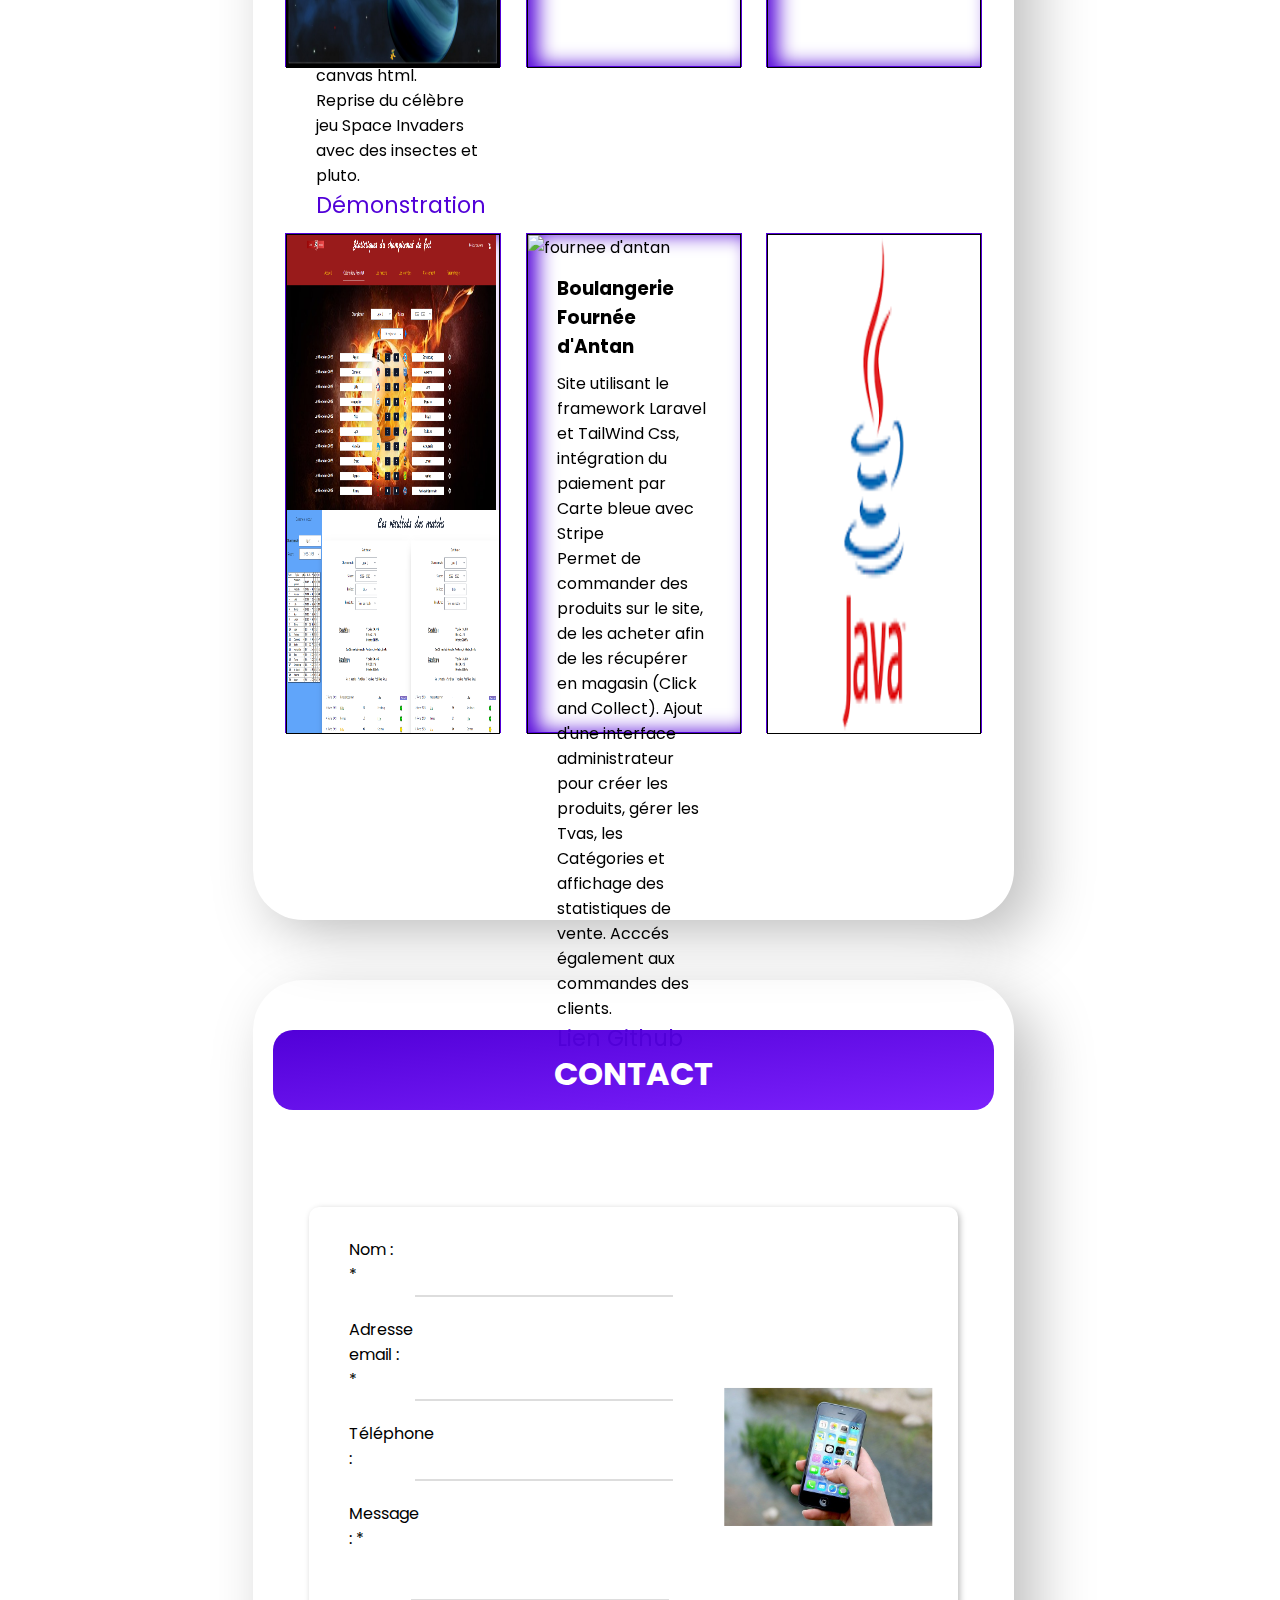
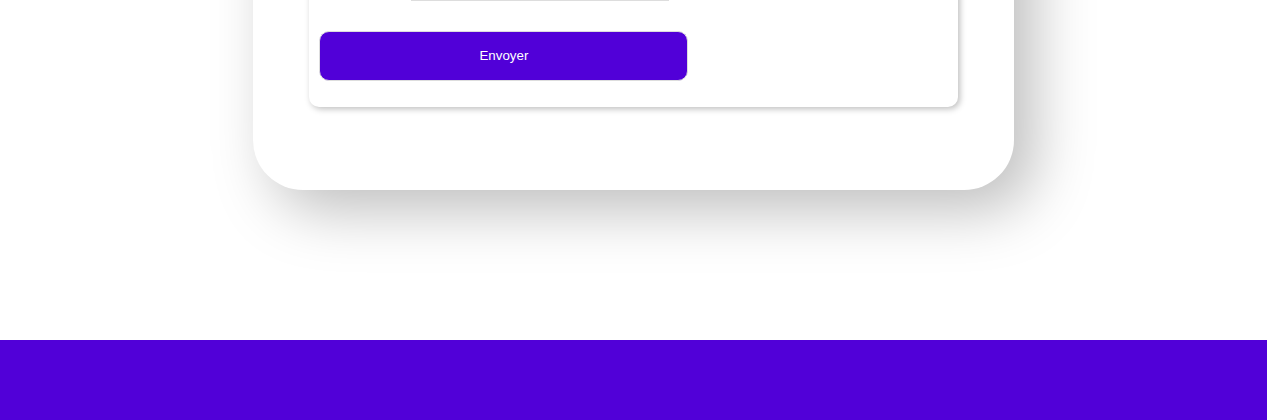
==== commit 2efc11fc: "modif photo" ====
--- a/index.html
+++ b/index.html
@@ -60,9 +60,9 @@
                     <p>Permis B, véhicule</p>
                     <p>Bac +2</p>
                     <p class="grd-ecran">Developpeuse Web / Formation Java JEE en cours</p>
-                    <a href="https://github.com/CreativeWeb59">Mon profil Github</a>
-                </div>
-                <div id="photo"><img src="images/fille.png" alt=""></div>
+                    <a href="https://github.com/CreativeWeb59" target="_blank">Mon profil Github</a>
+                </div>
+                <div id="photo"><img src="images/photo2.jpg" alt=""></div>
             </div>
             <h1>Developpeuse Java JEE</h1>
         </header>
@@ -182,7 +182,7 @@
                     </div>
                 </div>
                 <div class="liste h-240">
-                    <div class="date">1994</div>
+                    <div class="date">1990</div>
                     <div class="cercle">
                         <svg xmlns="http://www.w3.org/2000/svg" viewBox="0 0 16 16">
                             <circle cx="8" cy="8" r="8" />
@@ -446,13 +446,13 @@
 
                 <div class="card">
                     <div class="imgBox">
-                        <img src="images/toustravaux59.jpg" alt="toustravaux59">
-                    </div>
-                    <div class="details">
-                        <h3>Toustravaux59</h3>
-                        <p>Lorem ipsum dolor sit amet consectetur adipisicing elit. Quam dolores tempore unde,
-                            voluptates laboriosam similique inventore cupiditate tenetur dolor fuga et odit ducimus
-                            molestiae consequatur neque magni omnis esse accusantium?</p>
+                        <img src="images/demoResto.png" alt="demo resto en React">
+                    </div>
+                    <div class="details">
+                        <h3>Démo d'un restaurant en React Js</h3>
+                        <p>Utilisation de la librairie React Js, Swiper Js (permet de créer des diaporamas) et AOS - Animate on scroll library pour les animations au scroll</p>
+                        <a href="https://github.com/CreativeWeb59/attenteDemoResto" target="_blank">Lien Github</a><br>
+                        <a href="https://creativeweb59.github.io/modRestoBuild" target="_blank">Bref aperçu</a>
                     </div>
                 </div>
                 <!-- Rangee 3 -->
@@ -465,30 +465,33 @@
                         <p>Site utilisant le framework Laravel et Vue-js.</p>
                         <p>Permet de répertorier tous les résultats de foot français ligue 1 et ligue 2 pour obtenir
                             ensuite des statistiques.</p>
-                    </div>
-                </div>
-
-                <div class="card">
-                    <div class="imgBox">
-                        <img src="images/toustravaux59.jpg" alt="toustravaux59">
-                    </div>
-                    <div class="details">
-                        <h3>Toustravaux59</h3>
-                        <p>Lorem ipsum dolor sit amet consectetur adipisicing elit. Quam dolores tempore unde,
-                            voluptates laboriosam similique inventore cupiditate tenetur dolor fuga et odit ducimus
-                            molestiae consequatur neque magni omnis esse accusantium?</p>
-                    </div>
-                </div>
-
-                <div class="card">
-                    <div class="imgBox">
-                        <img src="images/toustravaux59.jpg" alt="toustravaux59">
-                    </div>
-                    <div class="details">
-                        <h3>Toustravaux59</h3>
-                        <p>Lorem ipsum dolor sit amet consectetur adipisicing elit. Quam dolores tempore unde,
-                            voluptates laboriosam similique inventore cupiditate tenetur dolor fuga et odit ducimus
-                            molestiae consequatur neque magni omnis esse accusantium?</p>
+                            <a href="https://github.com/CreativeWeb59/footplus" target="_blank">Lien Github</a>
+                    </div>
+                </div>
+
+                <div class="card">
+                    <div class="imgBox">
+                        <img src="images/fourneeantan.png" alt="fournee d'antan">
+                    </div>
+                    <div class="details">
+                        <h3>Boulangerie Fournée d'Antan</h3>
+                        <p>Site utilisant le framework Laravel et TailWind Css, intégration du paiement par Carte bleue avec Stripe</p>
+                        <p>Permet de commander des produits sur le site, de les acheter afin de les récupérer en magasin (Click and Collect). Ajout d'une interface administrateur pour créer 
+                            les produits, gérer les Tvas, les Catégories et affichage des statistiques de vente. Acccés également aux commandes des clients.
+                        </p>
+                        <a href="https://github.com/CreativeWeb59/fourneeantan" target="_blank">Lien Github</a>
+                    </div>
+                </div>
+
+                <div class="card">
+                    <div class="imgBox">
+                        <img src="images/java.png" alt="image de java">
+                    </div>
+                    <div class="details">
+                        <h3>WowJavaFx</h3>
+                        <p>Jeu de rôle basé sur un Tp. Version JavaFx (graphique) de WowJava, je pars de la base du précédent jeu WowJ en créant un sytème de tour par tour où on clique sur un bouton pour passer au tour suivant et voir le détail des combats à l'écran.
+                        <a href="https://github.com/CreativeWeb59/WowJavaFx" target="_blank">Lien Github</a>
+                        </p>
                     </div>
                 </div>
 
--- a/css/style.css
+++ b/css/style.css
@@ -457,8 +457,8 @@
     top: 0;
     left: 0;
     width: 100%;
-    height: 500px;
-    object-fit: cover;
+    height: 100%;
+    object-fit: fill;
 }
 
 .card .details {
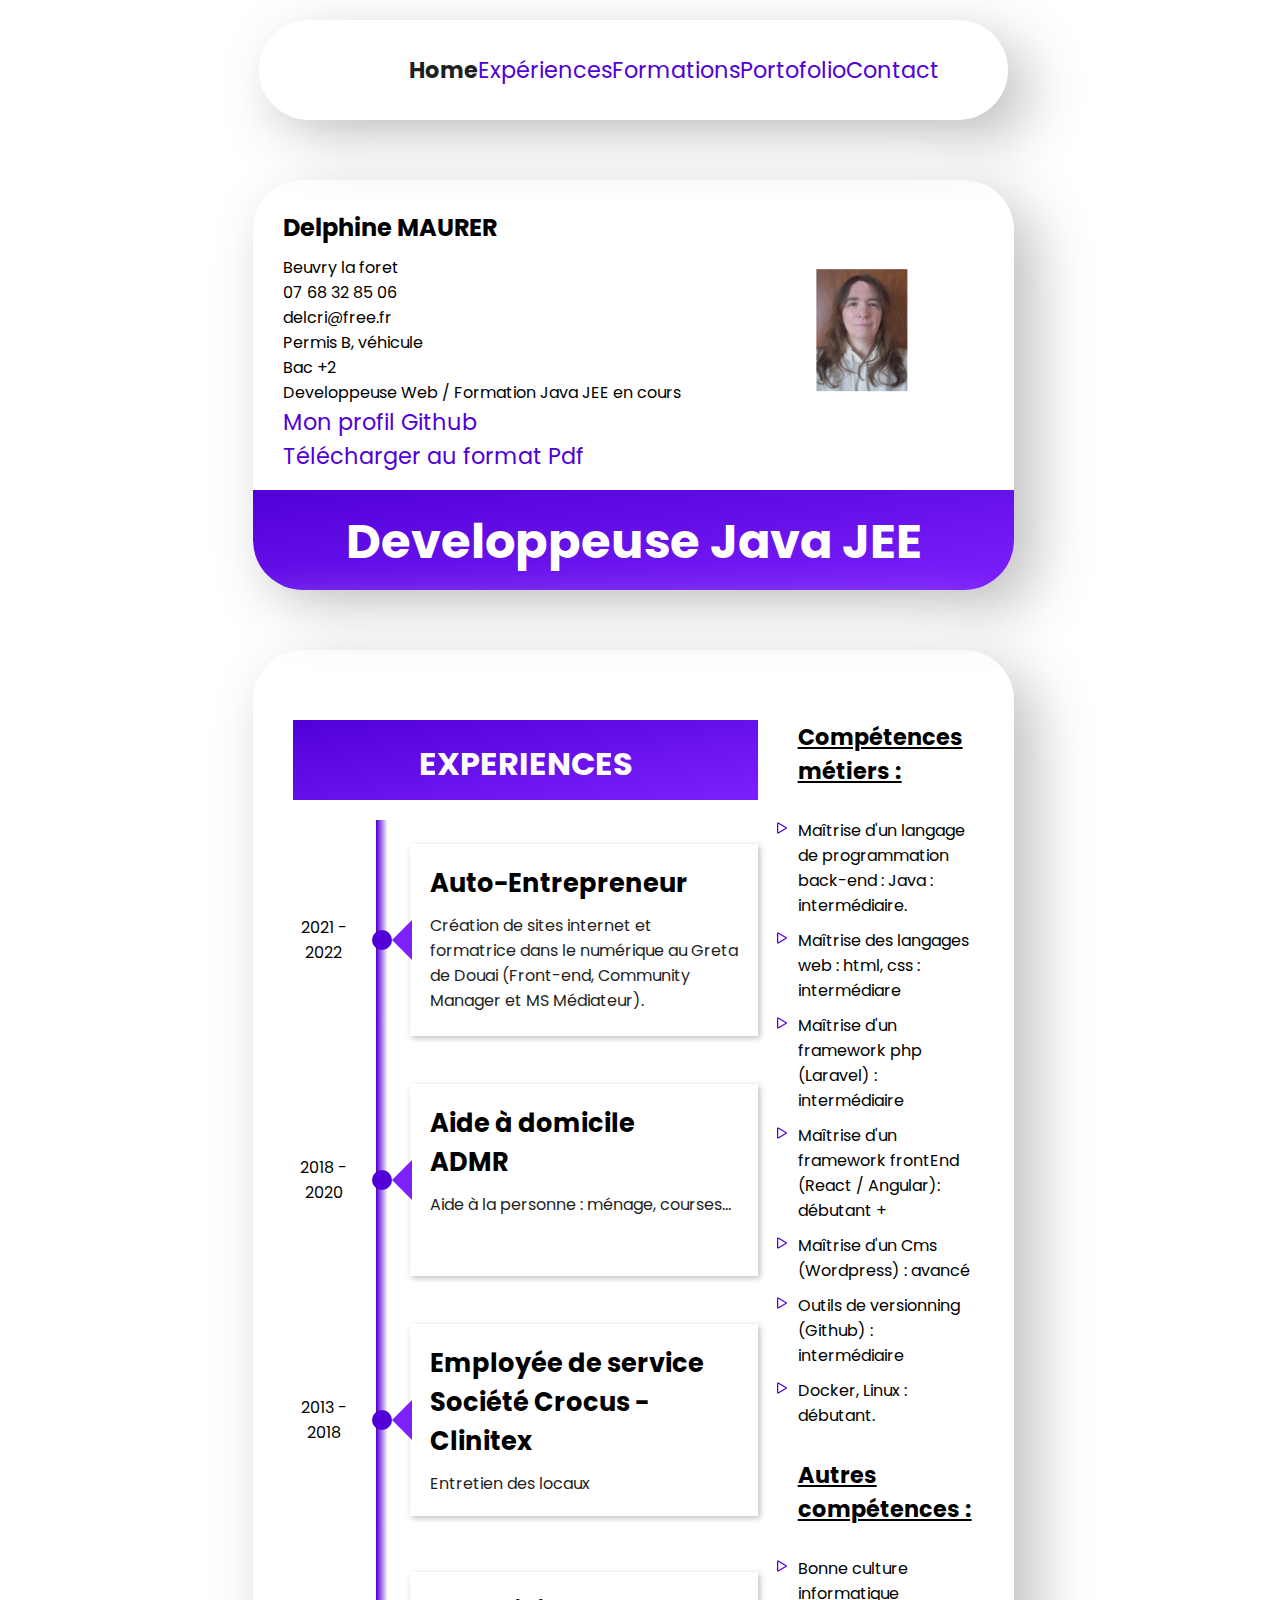
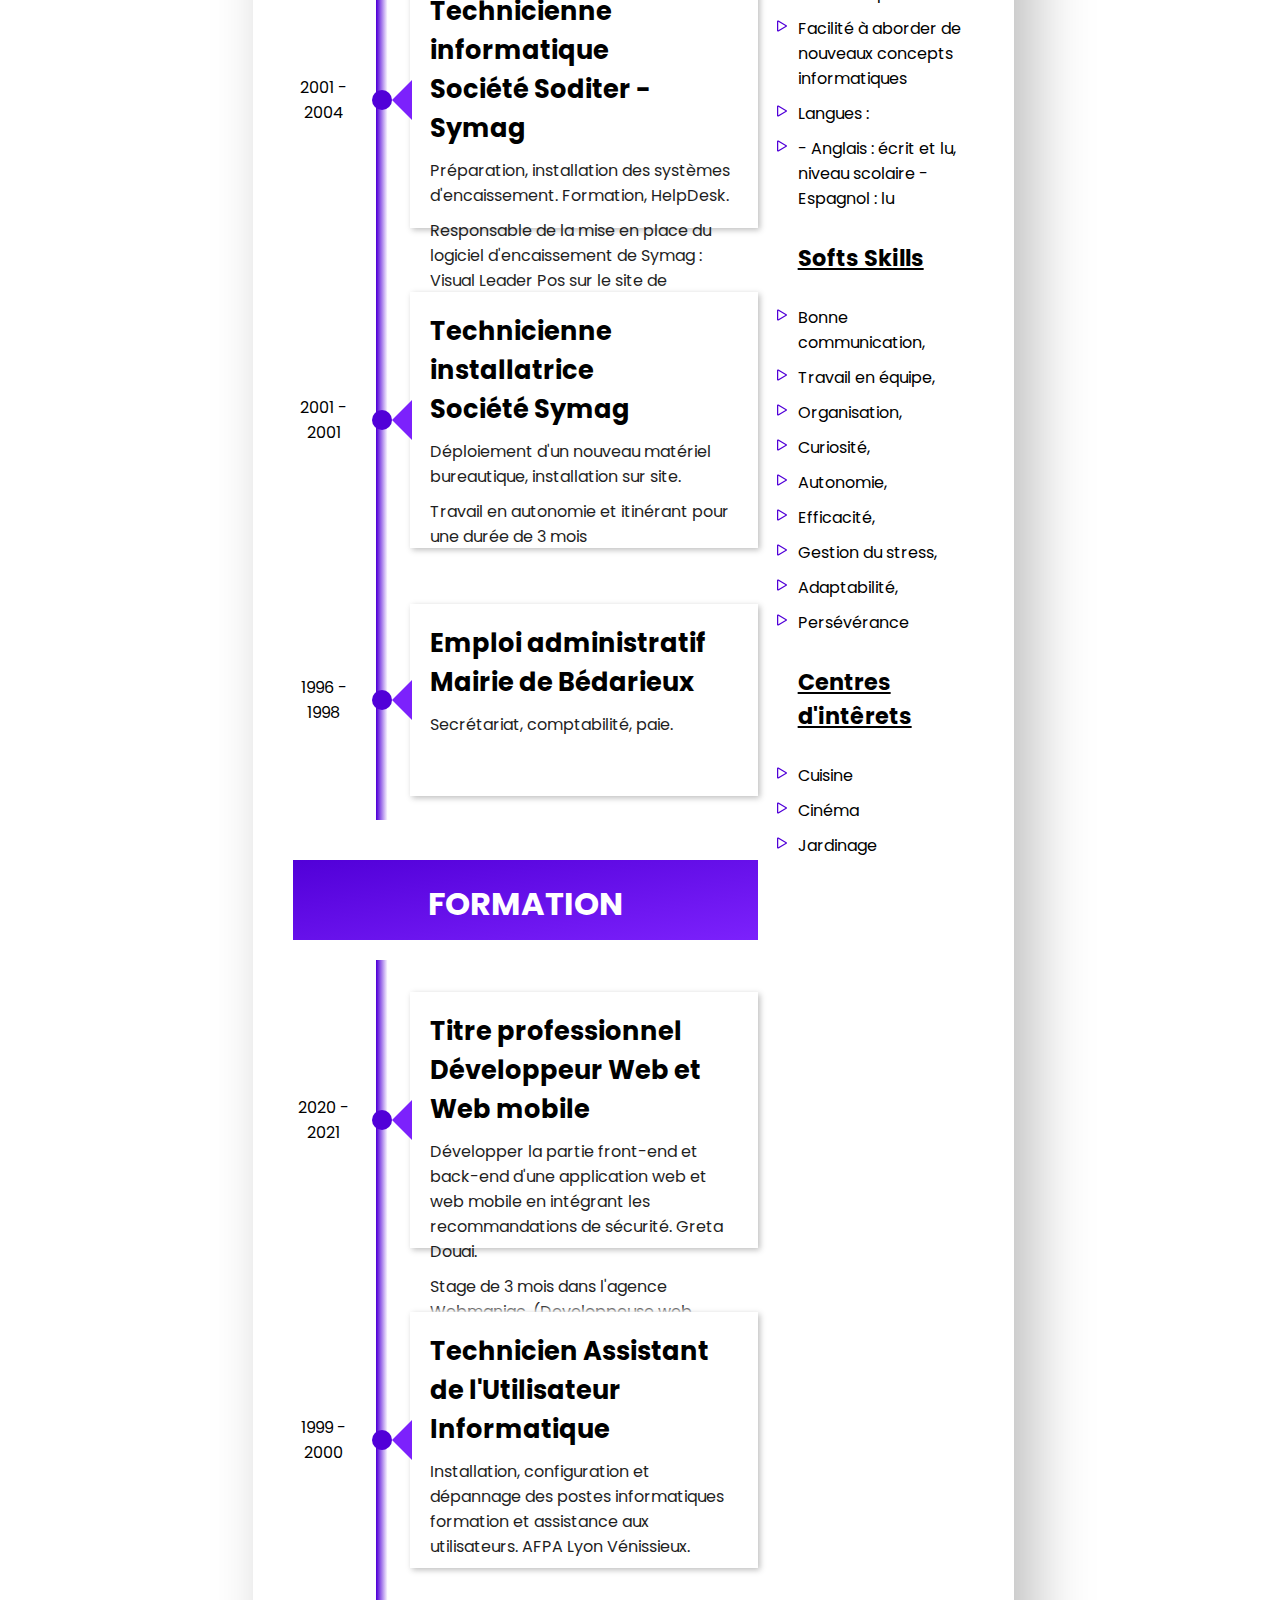
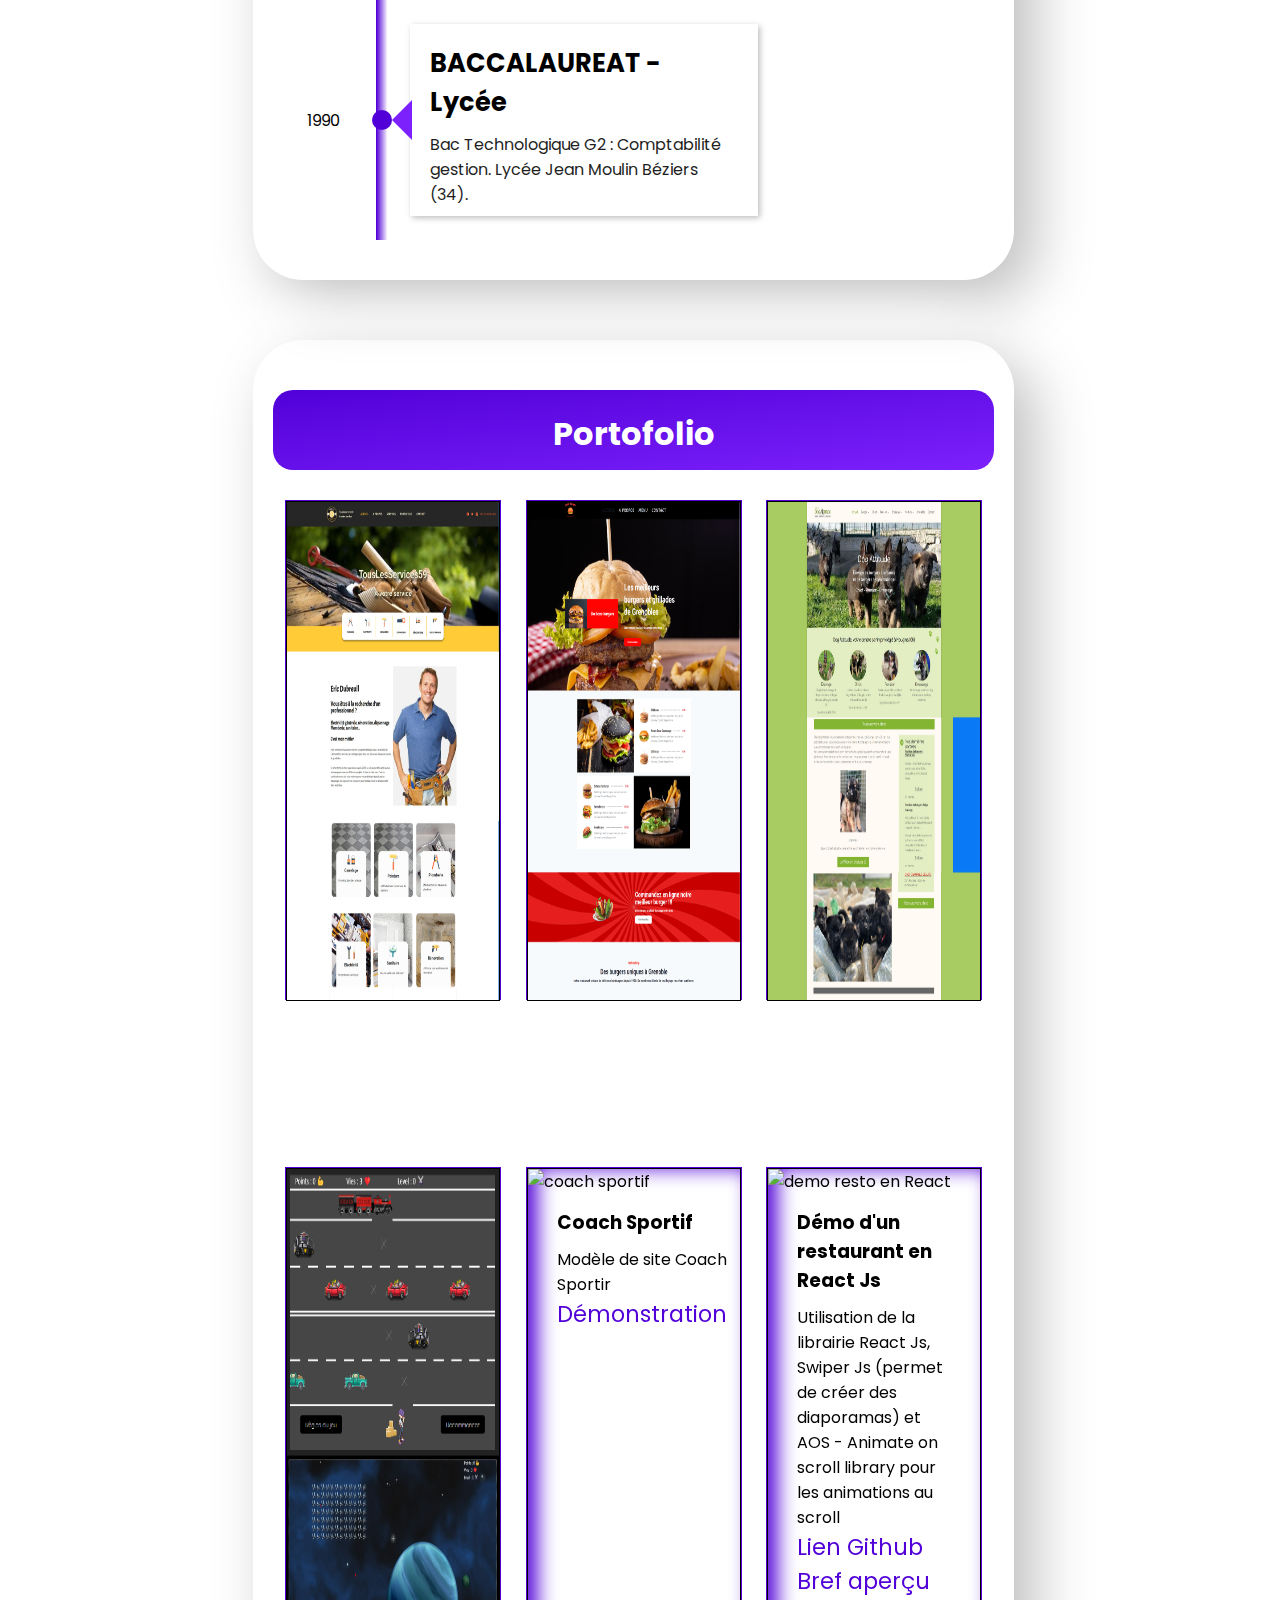
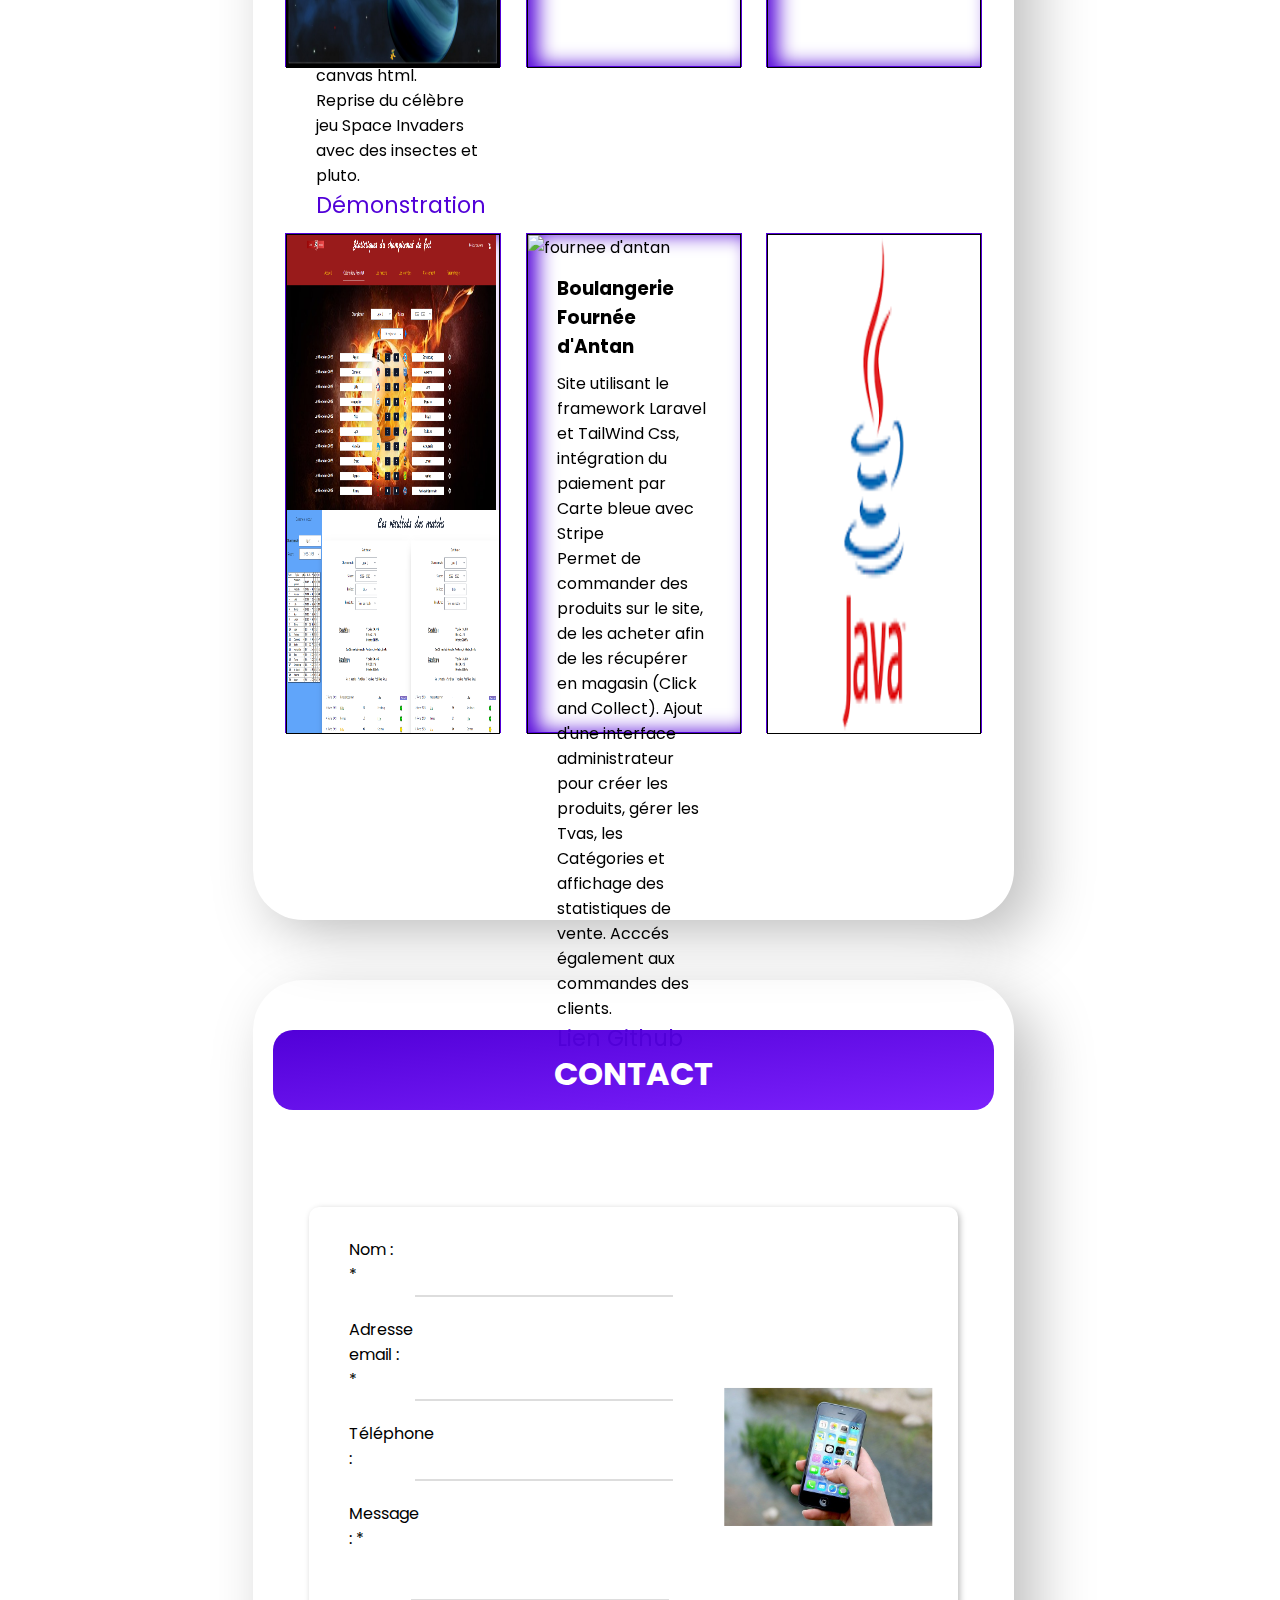
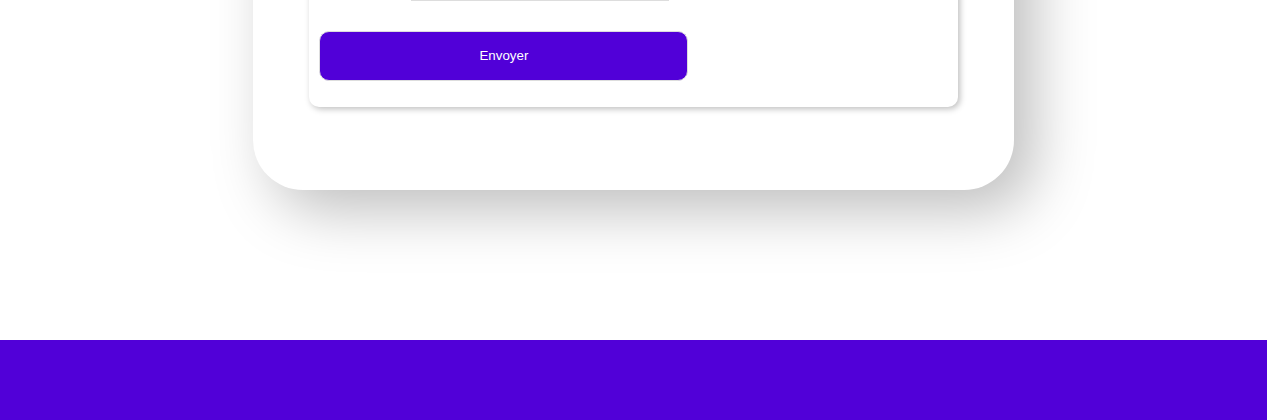
==== commit 266f37b2: "ajout lien telechargement" ====
--- a/index.html
+++ b/index.html
@@ -60,7 +60,8 @@
                     <p>Permis B, véhicule</p>
                     <p>Bac +2</p>
                     <p class="grd-ecran">Developpeuse Web / Formation Java JEE en cours</p>
-                    <a href="https://github.com/CreativeWeb59" target="_blank">Mon profil Github</a>
+                    <a href="https://github.com/CreativeWeb59" target="_blank">Mon profil Github</a><br>
+                    <a href="pdf/CVMaurerDelphineDev.pdf" download="Pdf/CVMaurerDelphineDev" class="vue-ecran">Télécharger au format Pdf</a>
                 </div>
                 <div id="photo"><img src="images/photo2.jpg" alt=""></div>
             </div>
--- a/css/style.css
+++ b/css/style.css
@@ -214,7 +214,7 @@
 }
 
 #contain-id #photo {
-    width: 30%;
+    width: 20%;
     position: relative;
 }
 
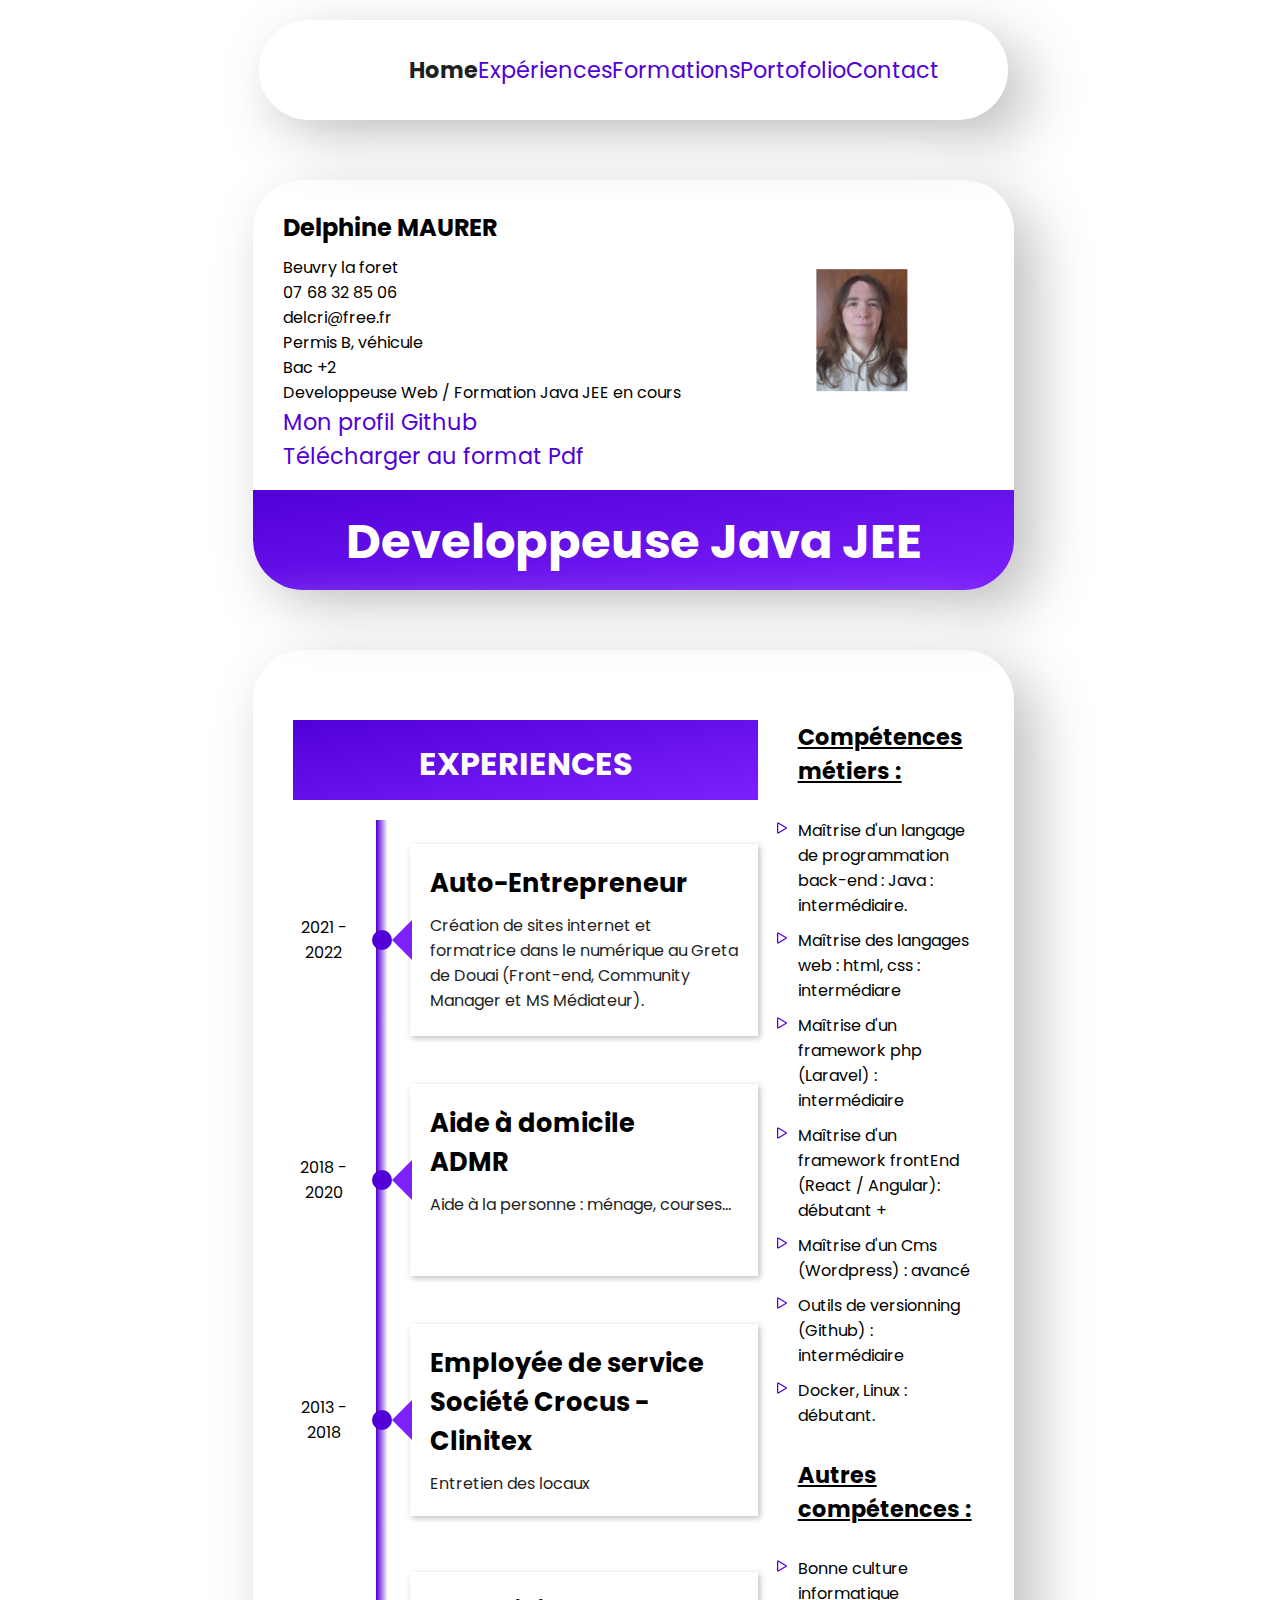
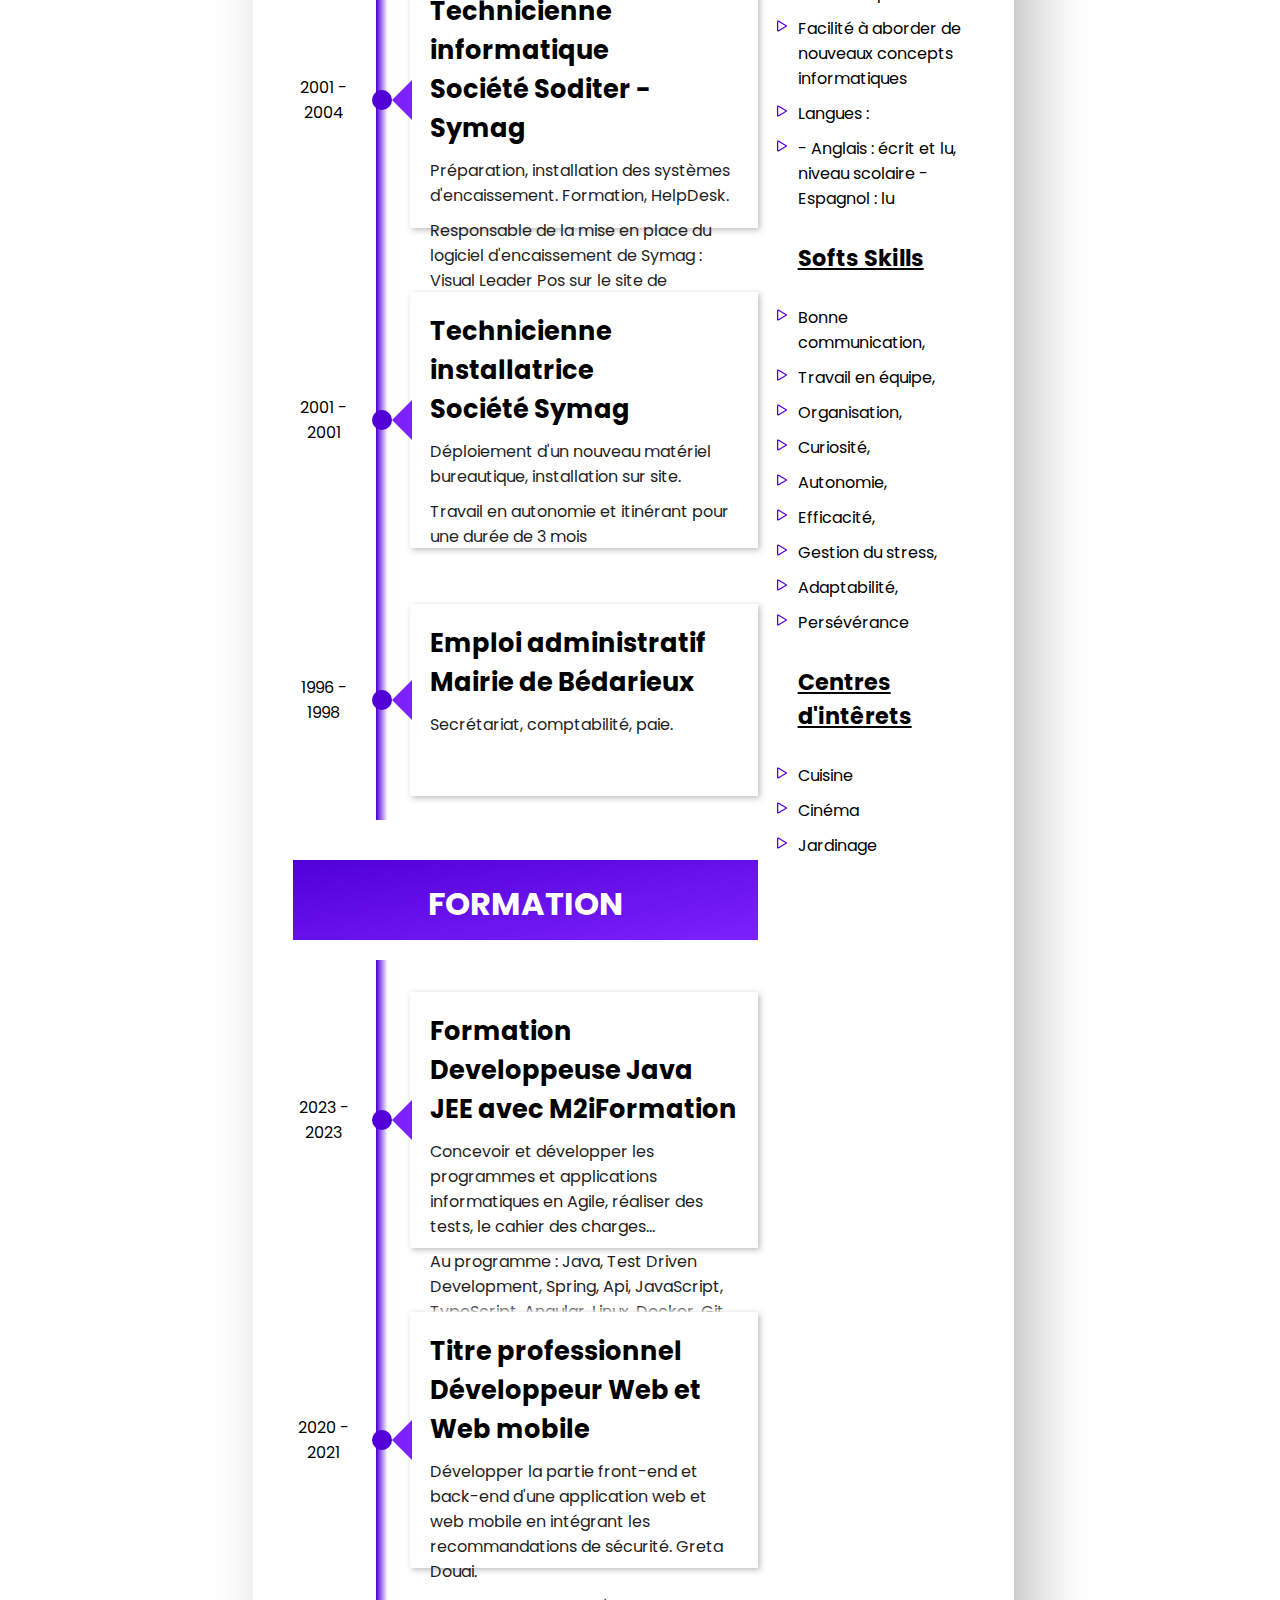
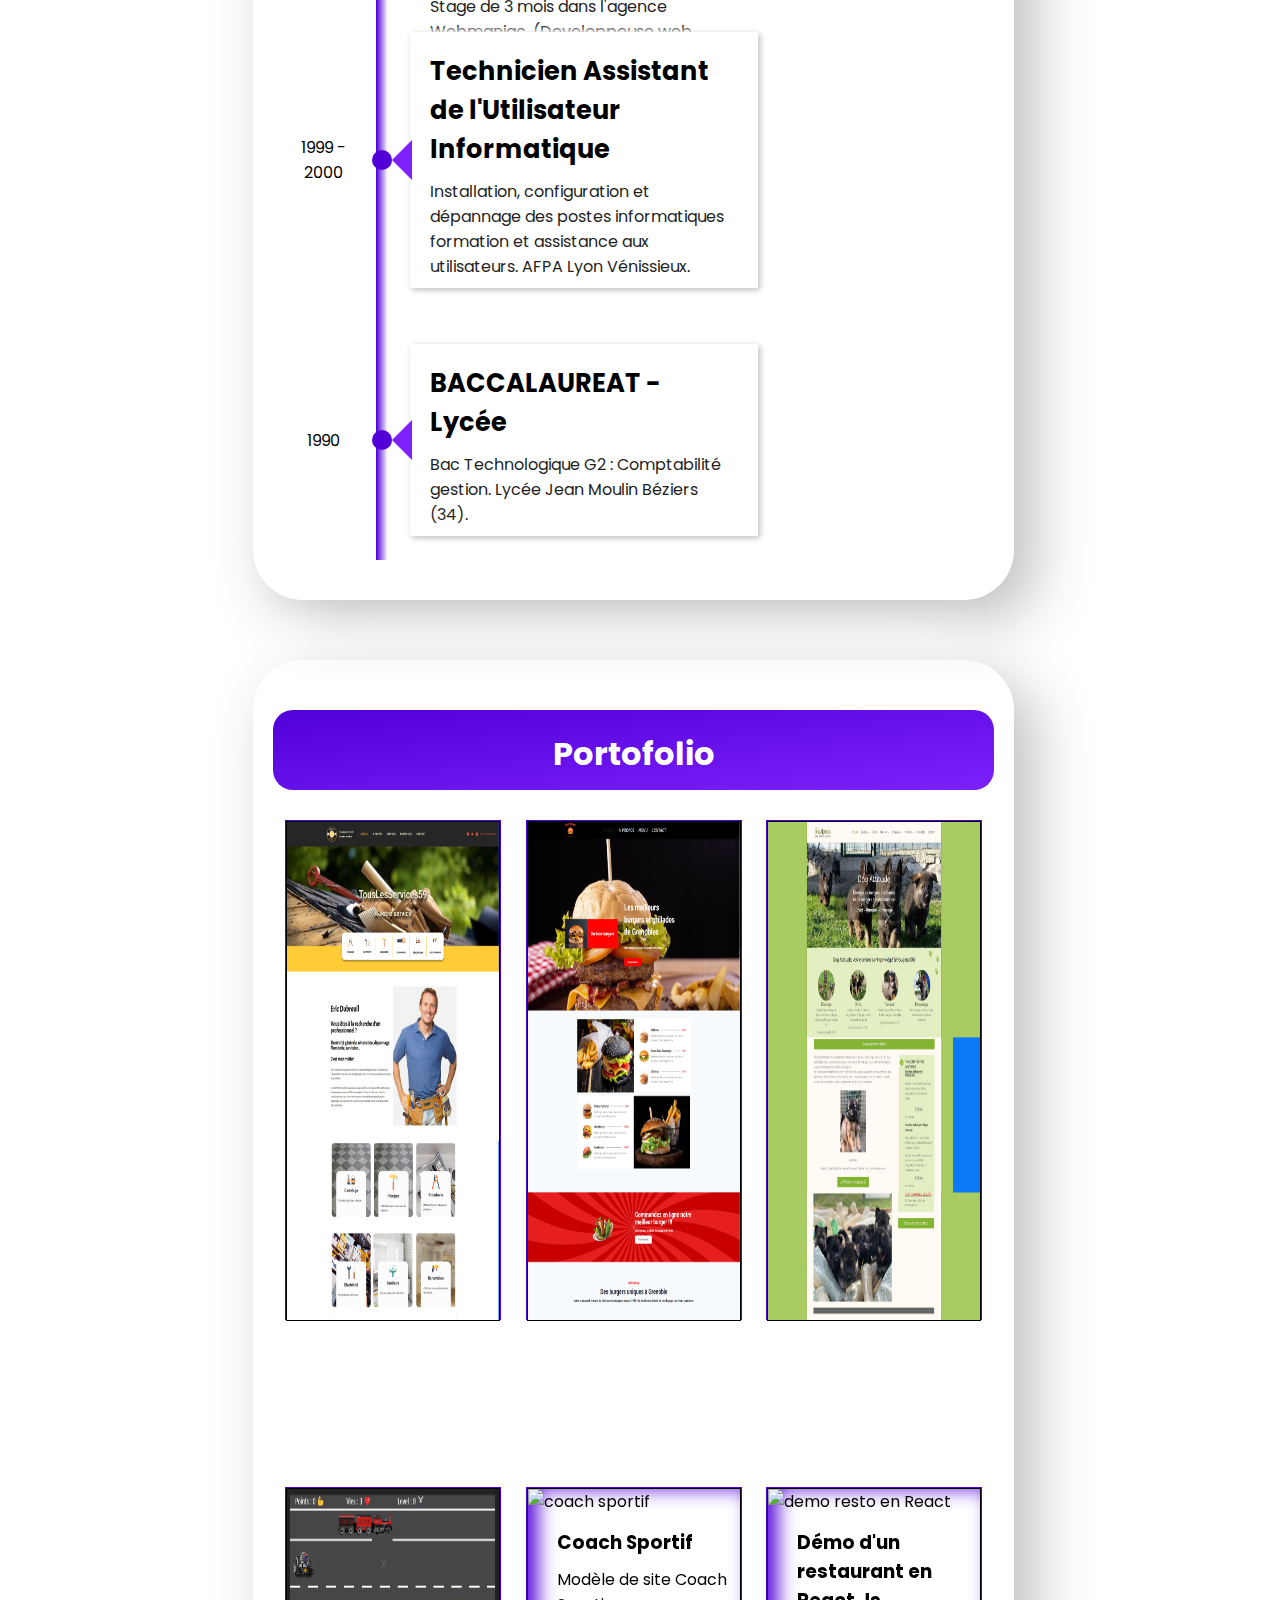
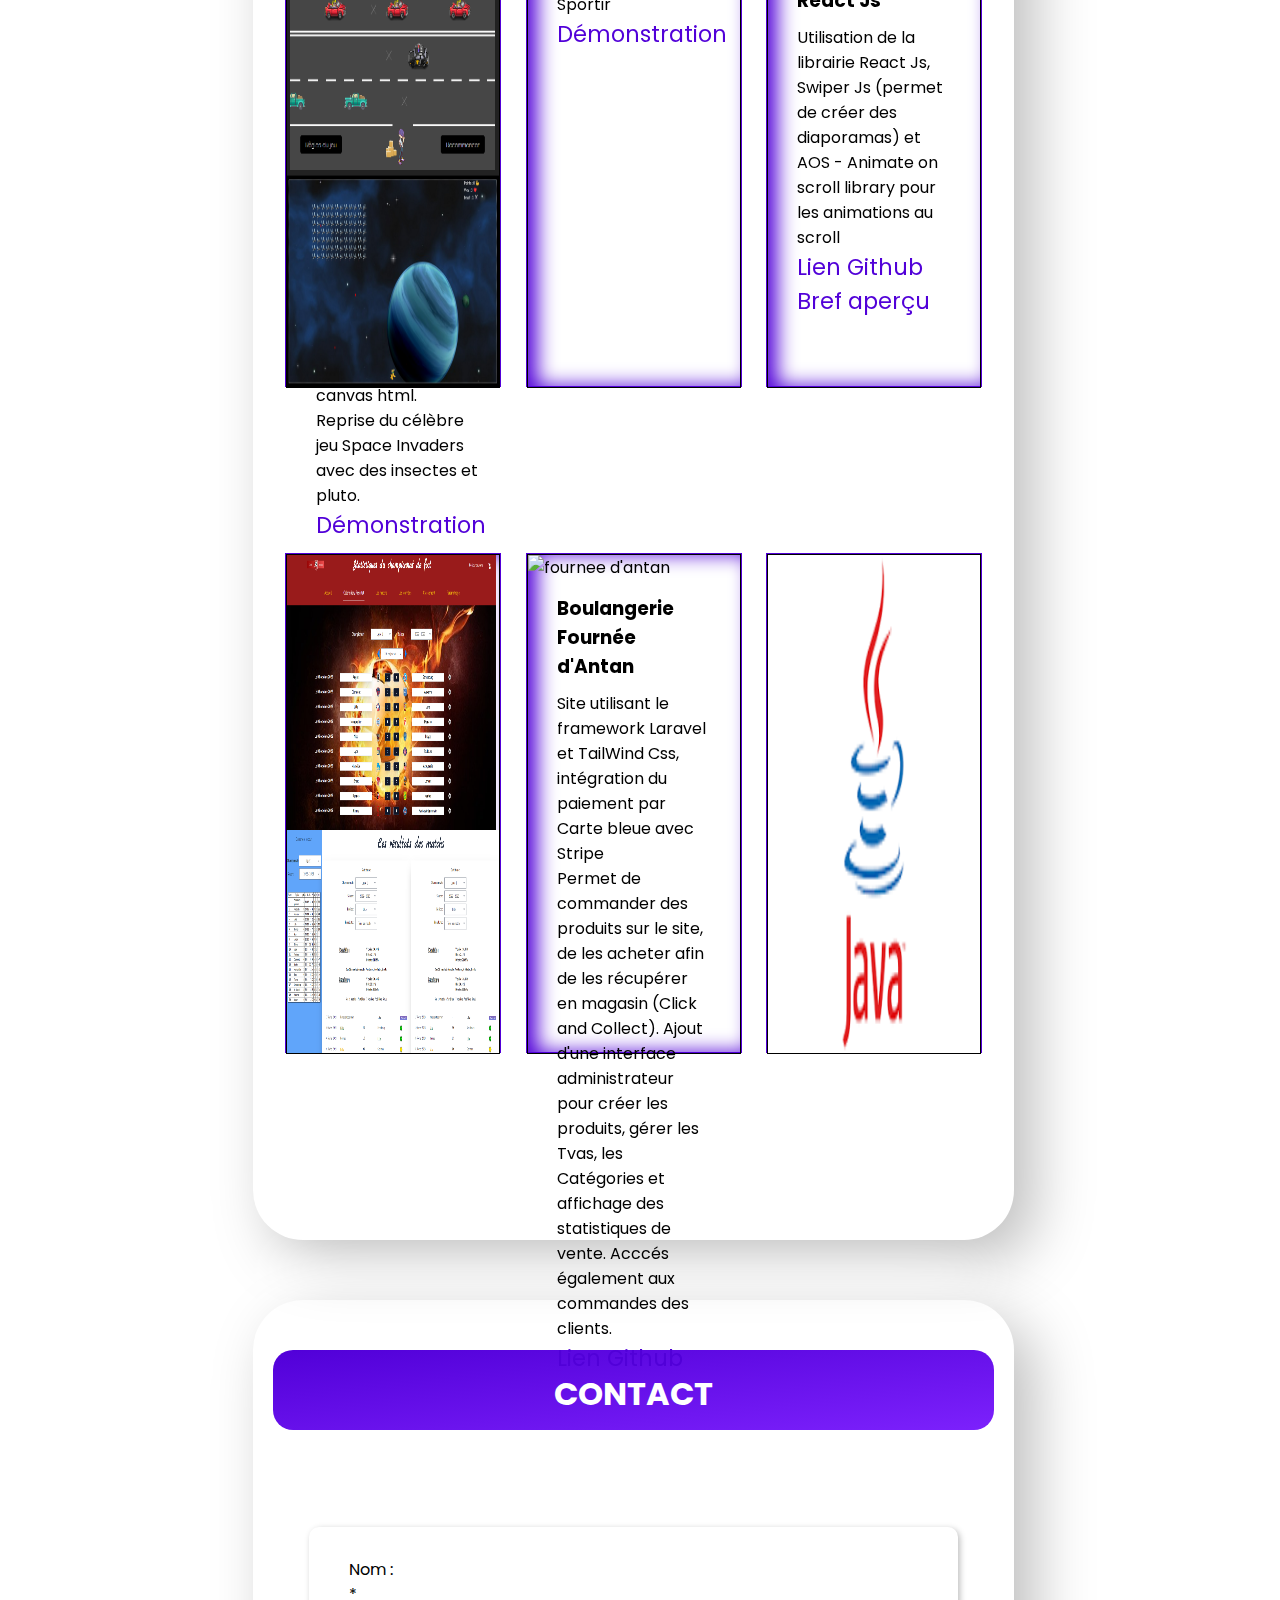
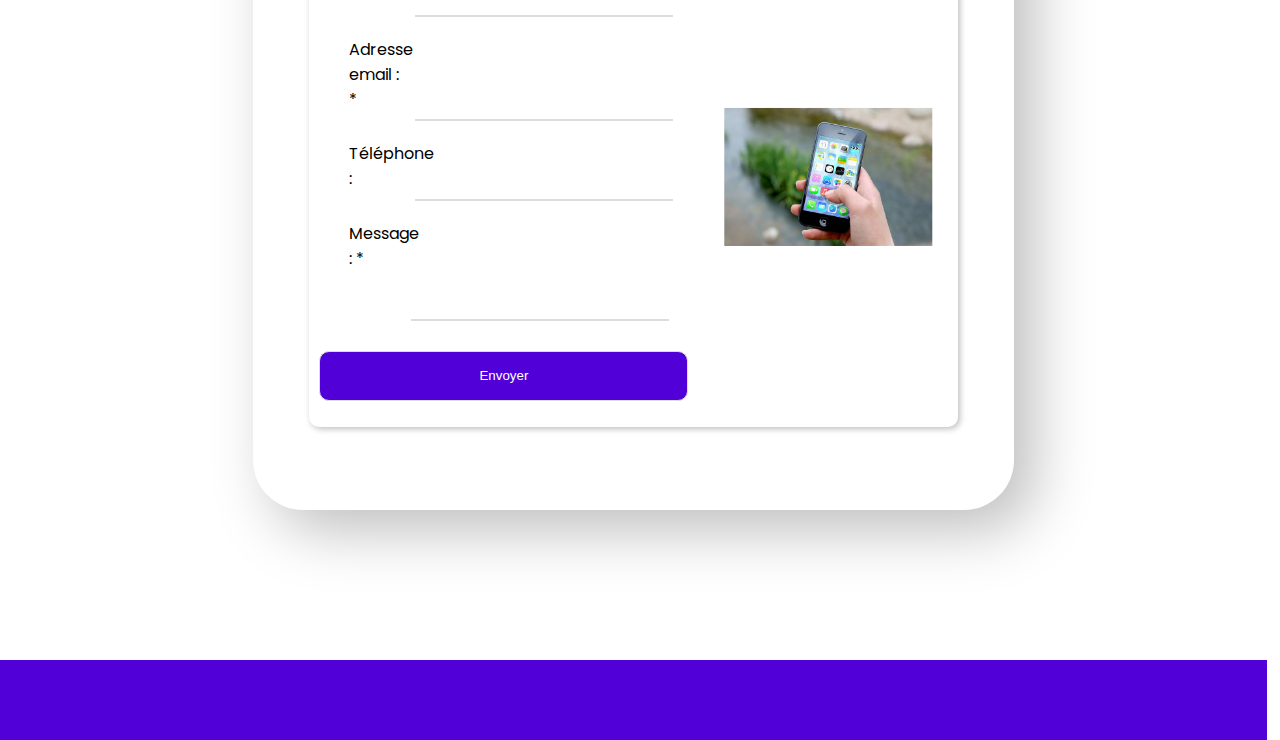
==== commit 6cb009a9: "ajout derniere formation" ====
--- a/index.html
+++ b/index.html
@@ -61,7 +61,8 @@
                     <p>Bac +2</p>
                     <p class="grd-ecran">Developpeuse Web / Formation Java JEE en cours</p>
                     <a href="https://github.com/CreativeWeb59" target="_blank">Mon profil Github</a><br>
-                    <a href="pdf/CVMaurerDelphineDev.pdf" download="Pdf/CVMaurerDelphineDev" class="vue-ecran">Télécharger au format Pdf</a>
+                    <a href="pdf/CVMaurerDelphineDev.pdf" download="Pdf/CVMaurerDelphineDev"
+                        class="vue-ecran">Télécharger au format Pdf</a>
                 </div>
                 <div id="photo"><img src="images/photo2.jpg" alt=""></div>
             </div>
@@ -155,6 +156,22 @@
                 <div id="form"></div>
                 <h2 id="form" class="decallage-lien">FORMATION</h2>
                 <div class="liste h-300">
+                    <div class="date">2023 - 2023</div>
+                    <div class="cercle">
+                        <svg xmlns="http://www.w3.org/2000/svg" viewBox="0 0 16 16">
+                            <circle cx="8" cy="8" r="8" />
+                        </svg>
+                    </div>
+                    <div class="carte">
+                        <h3>Formation Developpeuse Java JEE avec M2iFormation</h3>
+                        <p>Concevoir et développer les programmes et applications informatiques en
+                            Agile, réaliser des tests, le cahier des charges…
+                        <p></p>
+                        <p>Au programme : Java, Test Driven Development, Spring, Api, JavaScript, TypeScript, Angular,
+                            Linux, Docker, Git, SQL avec PostgreSQL, méthodes agiles</p>
+                    </div>
+                </div>
+                <div class="liste h-300">
                     <div class="date">2020 - 2021</div>
                     <div class="cercle">
                         <svg xmlns="http://www.w3.org/2000/svg" viewBox="0 0 16 16">
@@ -423,13 +440,13 @@
                             points sont plus importants quand
                             le train est présent.
                             <span class="vue-ecran"><a href="https://creativeweb59.github.io/deposeTonColisHtmlCanvasJs"
-                                target="_blank">Démonstration</a></span>
+                                    target="_blank">Démonstration</a></span>
                         </p>
                         <h3>Jeu style "Space Invader"</h3>
                         <p>Jeu crée à partir d'un canvas html.</p>
                         <p>Reprise du célèbre jeu Space Invaders avec des insectes et pluto.</p>
                         <span class="vue-ecran"><a href="https://creativeweb59.github.io/SpaceInvadersHtmlCanvasJs"
-                            target="_blank">Démonstration</a></span>
+                                target="_blank">Démonstration</a></span>
                     </div>
                 </div>
 
@@ -451,7 +468,8 @@
                     </div>
                     <div class="details">
                         <h3>Démo d'un restaurant en React Js</h3>
-                        <p>Utilisation de la librairie React Js, Swiper Js (permet de créer des diaporamas) et AOS - Animate on scroll library pour les animations au scroll</p>
+                        <p>Utilisation de la librairie React Js, Swiper Js (permet de créer des diaporamas) et AOS -
+                            Animate on scroll library pour les animations au scroll</p>
                         <a href="https://github.com/CreativeWeb59/attenteDemoResto" target="_blank">Lien Github</a><br>
                         <a href="https://creativeweb59.github.io/modRestoBuild" target="_blank">Bref aperçu</a>
                     </div>
@@ -466,7 +484,7 @@
                         <p>Site utilisant le framework Laravel et Vue-js.</p>
                         <p>Permet de répertorier tous les résultats de foot français ligue 1 et ligue 2 pour obtenir
                             ensuite des statistiques.</p>
-                            <a href="https://github.com/CreativeWeb59/footplus" target="_blank">Lien Github</a>
+                        <a href="https://github.com/CreativeWeb59/footplus" target="_blank">Lien Github</a>
                     </div>
                 </div>
 
@@ -476,9 +494,12 @@
                     </div>
                     <div class="details">
                         <h3>Boulangerie Fournée d'Antan</h3>
-                        <p>Site utilisant le framework Laravel et TailWind Css, intégration du paiement par Carte bleue avec Stripe</p>
-                        <p>Permet de commander des produits sur le site, de les acheter afin de les récupérer en magasin (Click and Collect). Ajout d'une interface administrateur pour créer 
-                            les produits, gérer les Tvas, les Catégories et affichage des statistiques de vente. Acccés également aux commandes des clients.
+                        <p>Site utilisant le framework Laravel et TailWind Css, intégration du paiement par Carte bleue
+                            avec Stripe</p>
+                        <p>Permet de commander des produits sur le site, de les acheter afin de les récupérer en magasin
+                            (Click and Collect). Ajout d'une interface administrateur pour créer
+                            les produits, gérer les Tvas, les Catégories et affichage des statistiques de vente. Acccés
+                            également aux commandes des clients.
                         </p>
                         <a href="https://github.com/CreativeWeb59/fourneeantan" target="_blank">Lien Github</a>
                     </div>
@@ -490,8 +511,10 @@
                     </div>
                     <div class="details">
                         <h3>WowJavaFx</h3>
-                        <p>Jeu de rôle basé sur un Tp. Version JavaFx (graphique) de WowJava, je pars de la base du précédent jeu WowJ en créant un sytème de tour par tour où on clique sur un bouton pour passer au tour suivant et voir le détail des combats à l'écran.
-                        <a href="https://github.com/CreativeWeb59/WowJavaFx" target="_blank">Lien Github</a>
+                        <p>Jeu de rôle basé sur un Tp. Version JavaFx (graphique) de WowJava, je pars de la base du
+                            précédent jeu WowJ en créant un sytème de tour par tour où on clique sur un bouton pour
+                            passer au tour suivant et voir le détail des combats à l'écran.
+                            <a href="https://github.com/CreativeWeb59/WowJavaFx" target="_blank">Lien Github</a>
                         </p>
                     </div>
                 </div>
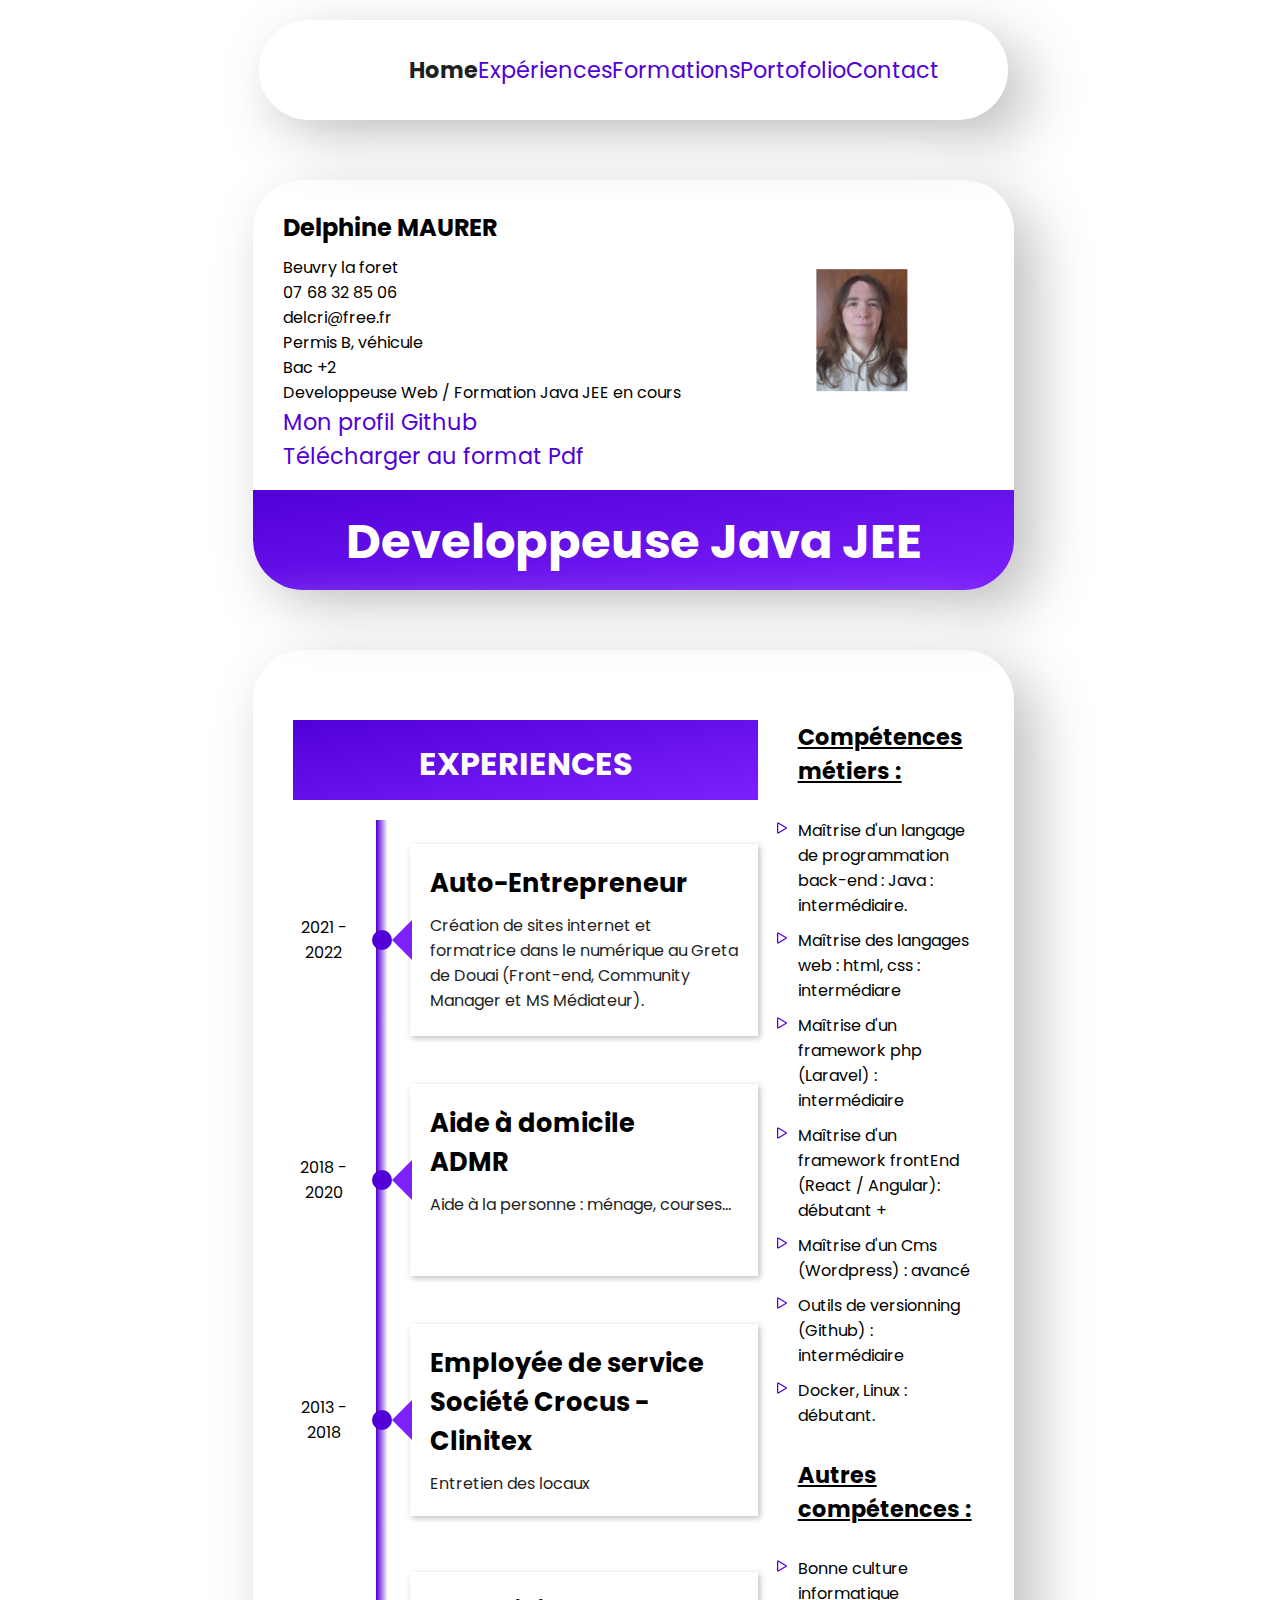
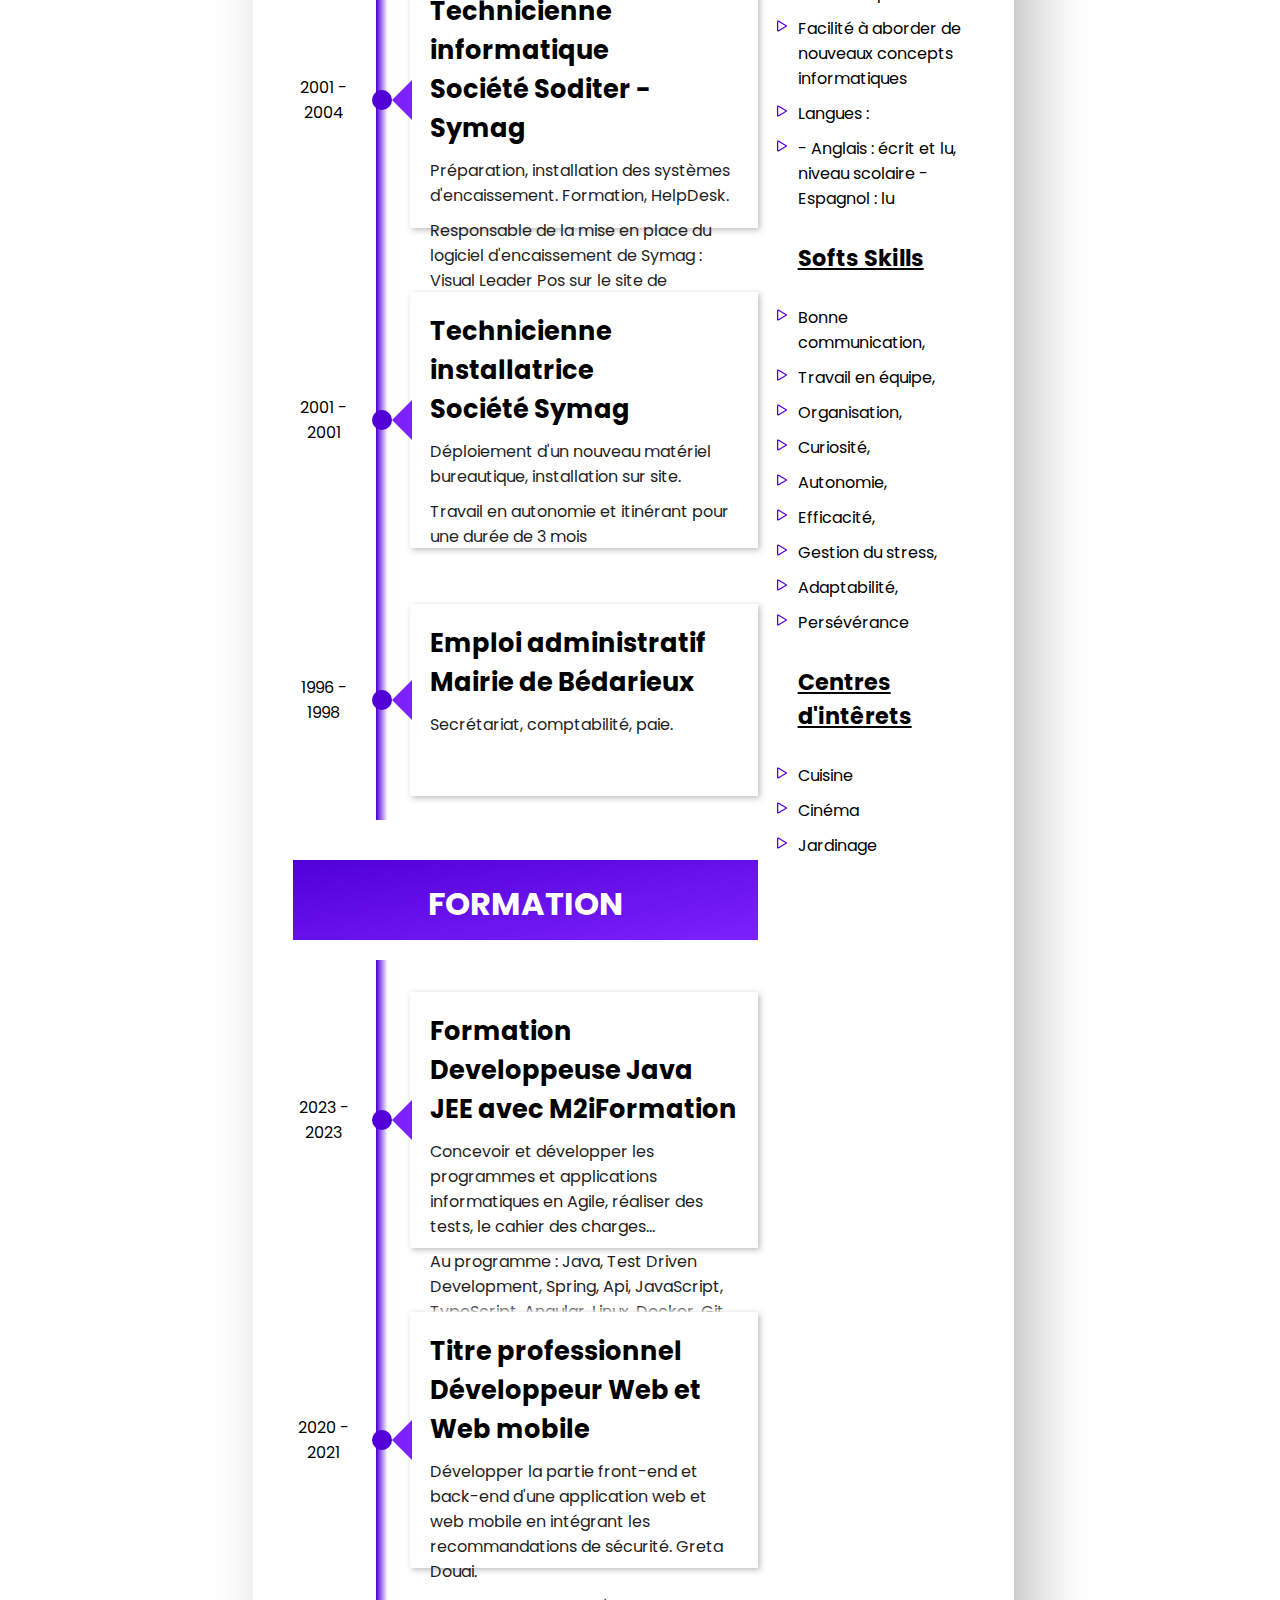
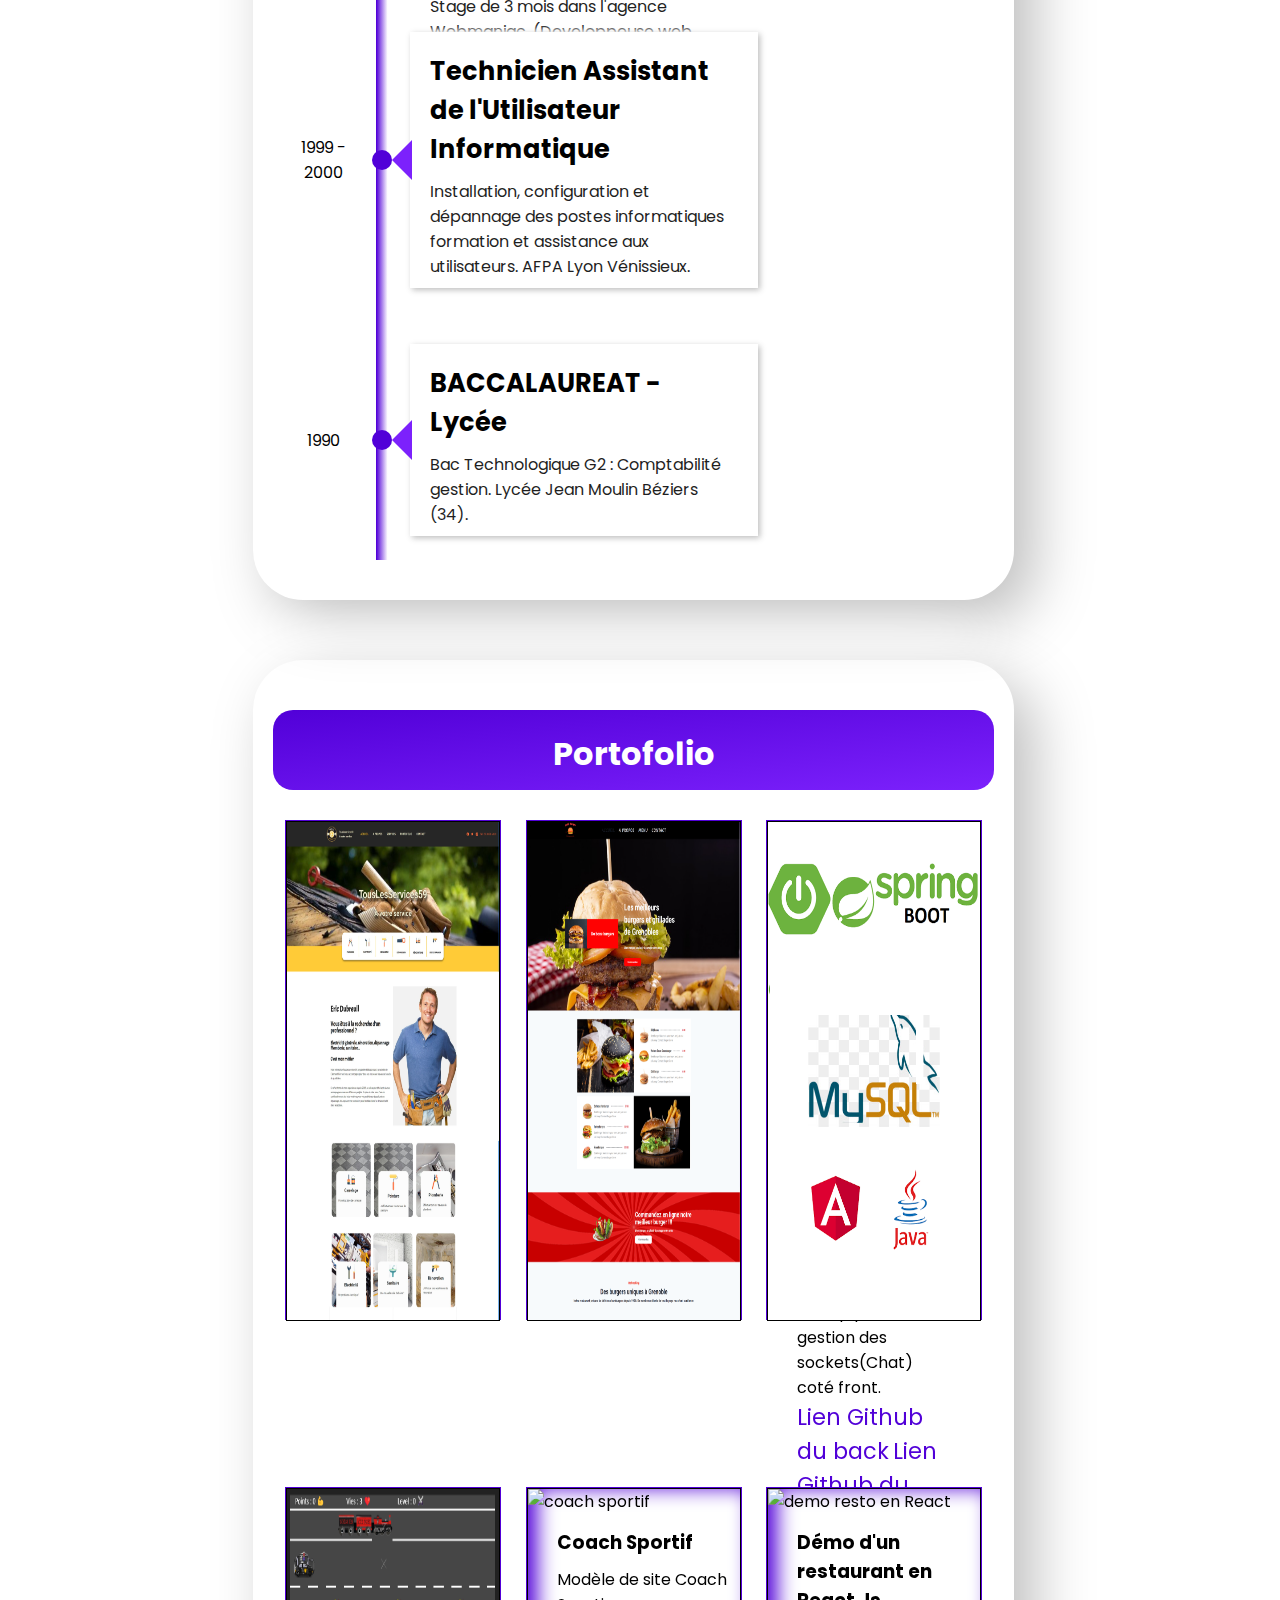
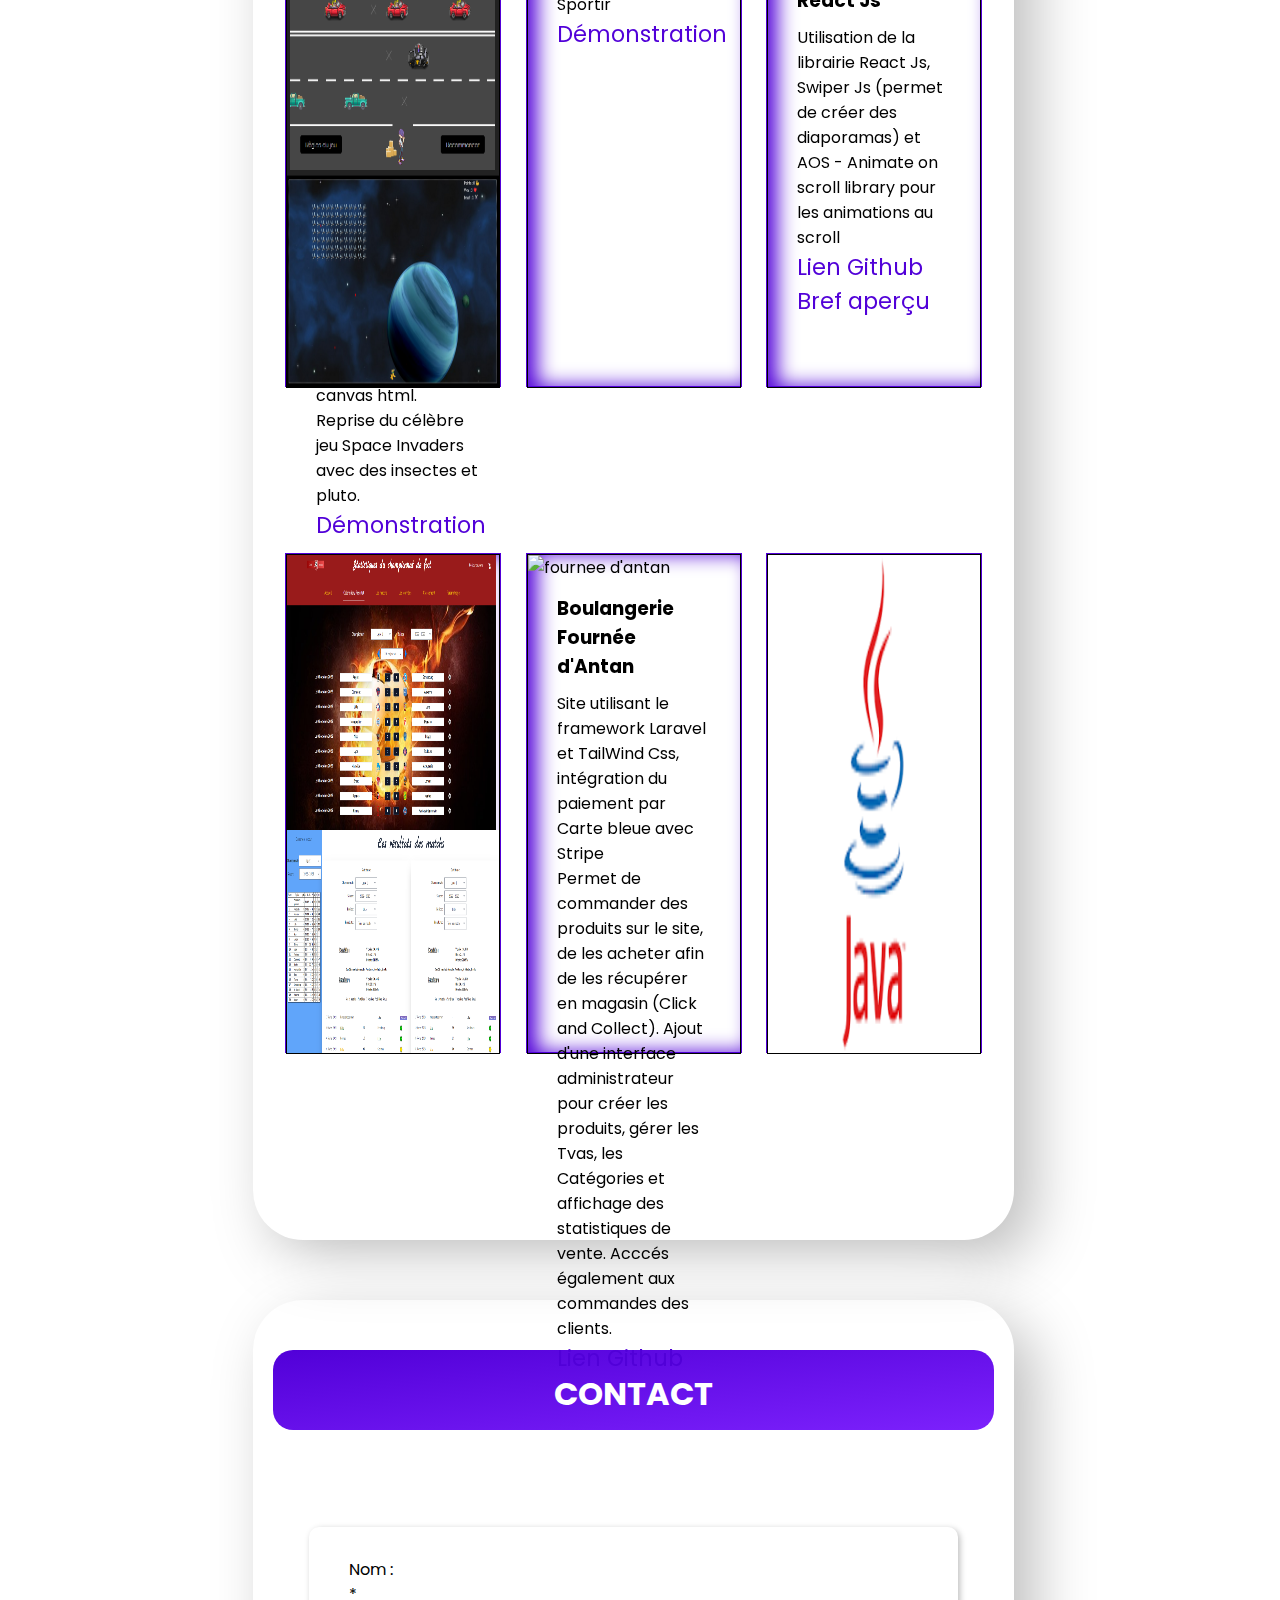
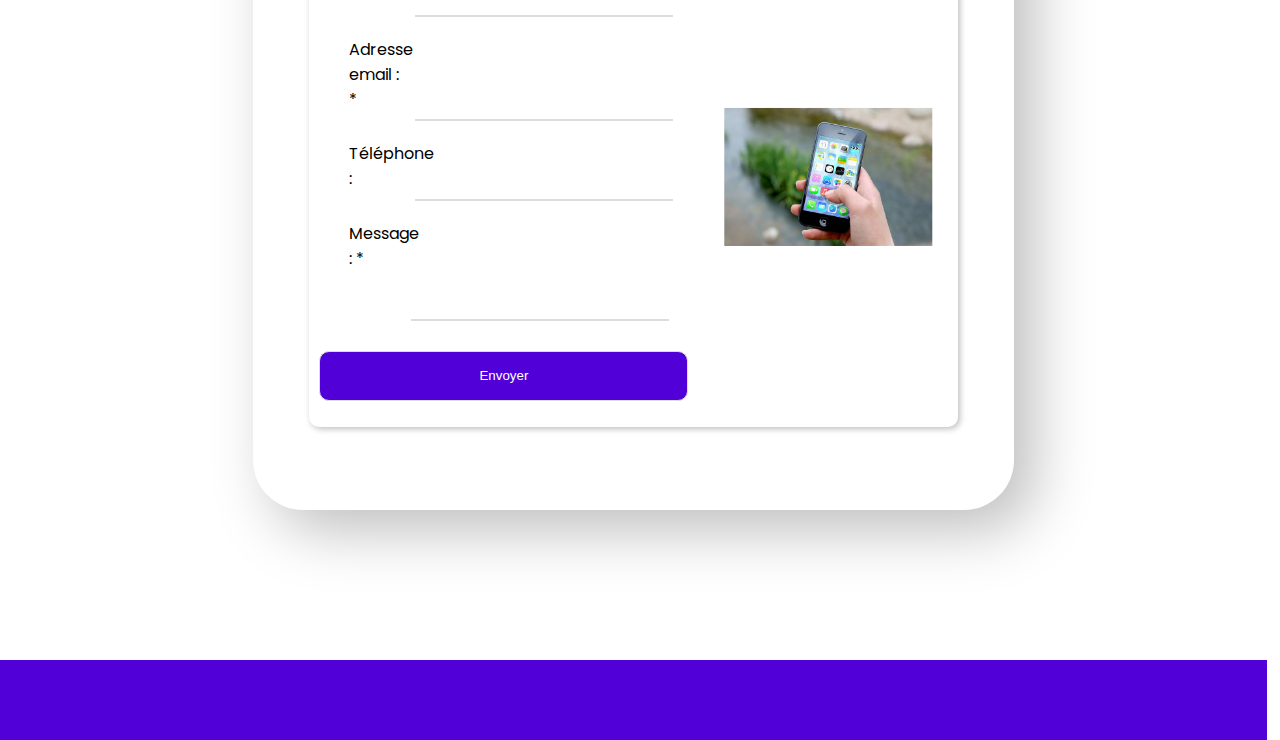
==== commit 21810904: "ajout projet chat back/front" ====
--- a/index.html
+++ b/index.html
@@ -417,8 +417,21 @@
                         <a href="portofolio2.html" target="_blank">Démonstration</a>
                     </div>
                 </div>
-
-                <div class="card">
+                <div class="card">
+                    <div class="imgBox">
+                        <img src="images/angularSpringSql.png" alt="projetChat">
+                    </div>
+                    <div class="details">
+                        <h3>Projet de Chat</h3>
+                        <p>Application de Chat en Java, Spring Boot, MySql et Angular.</p>
+                        <p>Back et Front qui gère Gère des utilisateurs et des messages privés entre utilisateurs.</p>
+                        <p>Dépence Websocket pour le chat côté back.</p>
+                        <p>Ngx-cookie pour gérer les cookies (session utilisateurs), Rx-Stomp pour la gestion des sockets(Chat) coté front.</p>
+                        <a href="https://github.com/CreativeWeb59/chatBack" target="_blank">Lien Github du back</a>
+                        <a href="https://github.com/CreativeWeb59/chatFront" target="_blank">Lien Github du front</a>
+                    </div>
+                </div>
+                <!-- <div class="card">
                     <div class="imgBox">
                         <img src="images/elevage.jpg" alt="Elevage">
                     </div>
@@ -427,7 +440,7 @@
                         <p>Site modèle d'élevage de chiens</p>
                         <a href="portofolio3.html" target="_blank">Démonstration</a>
                     </div>
-                </div>
+                </div> -->
                 <!-- Rangee 2 -->
                 <div class="card">
                     <div class="imgBox">
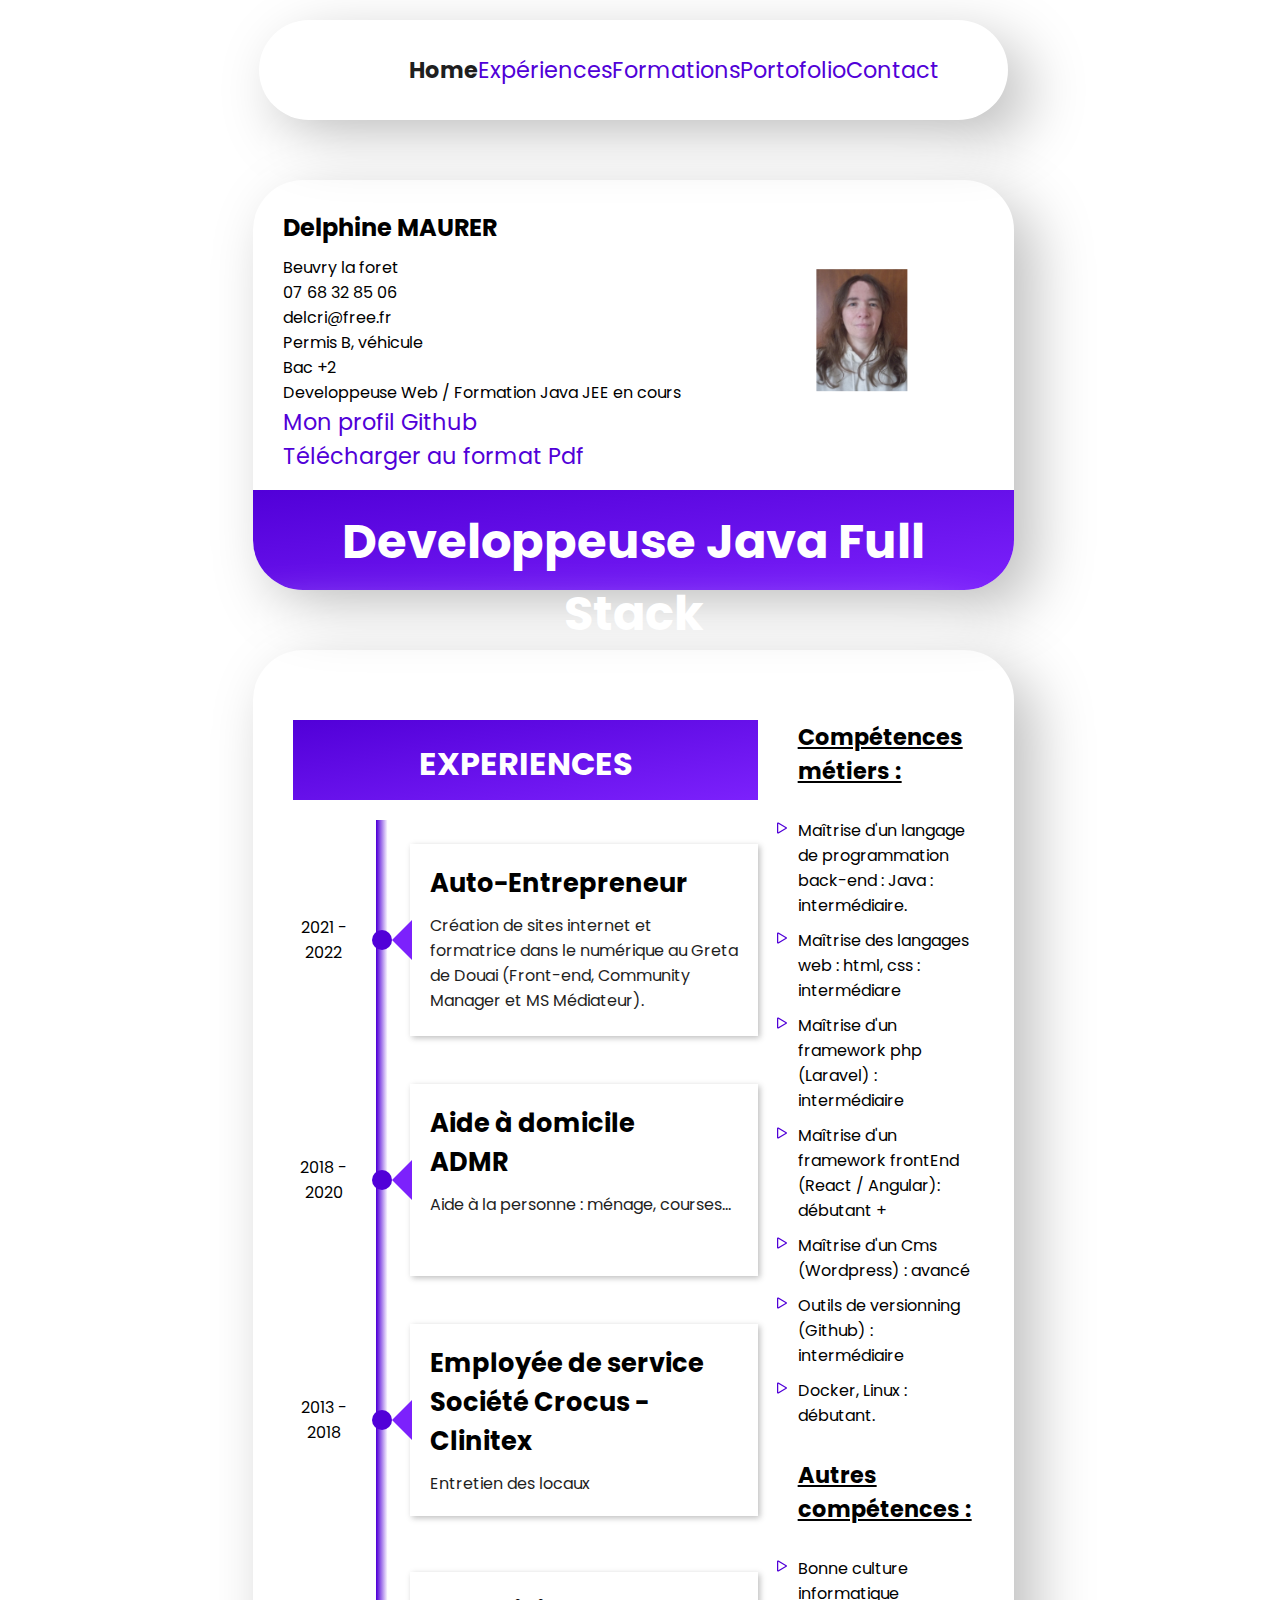
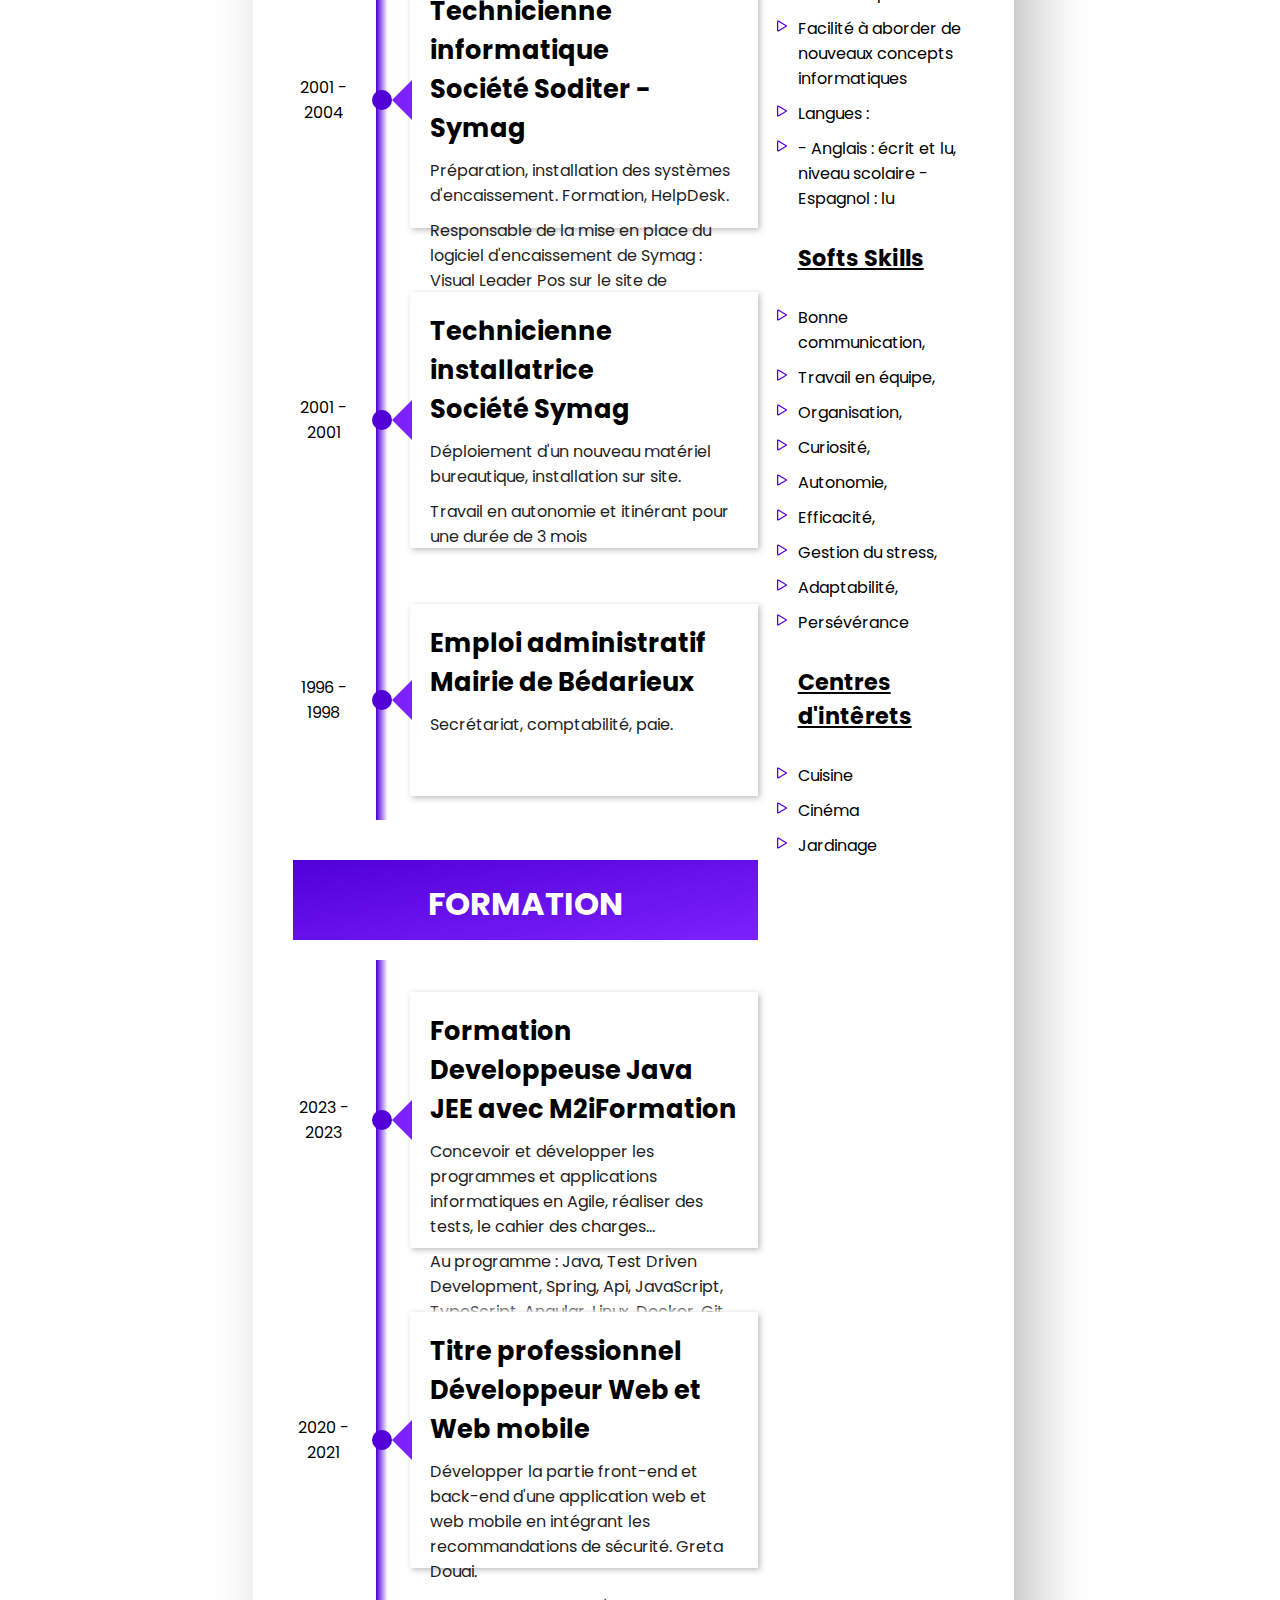
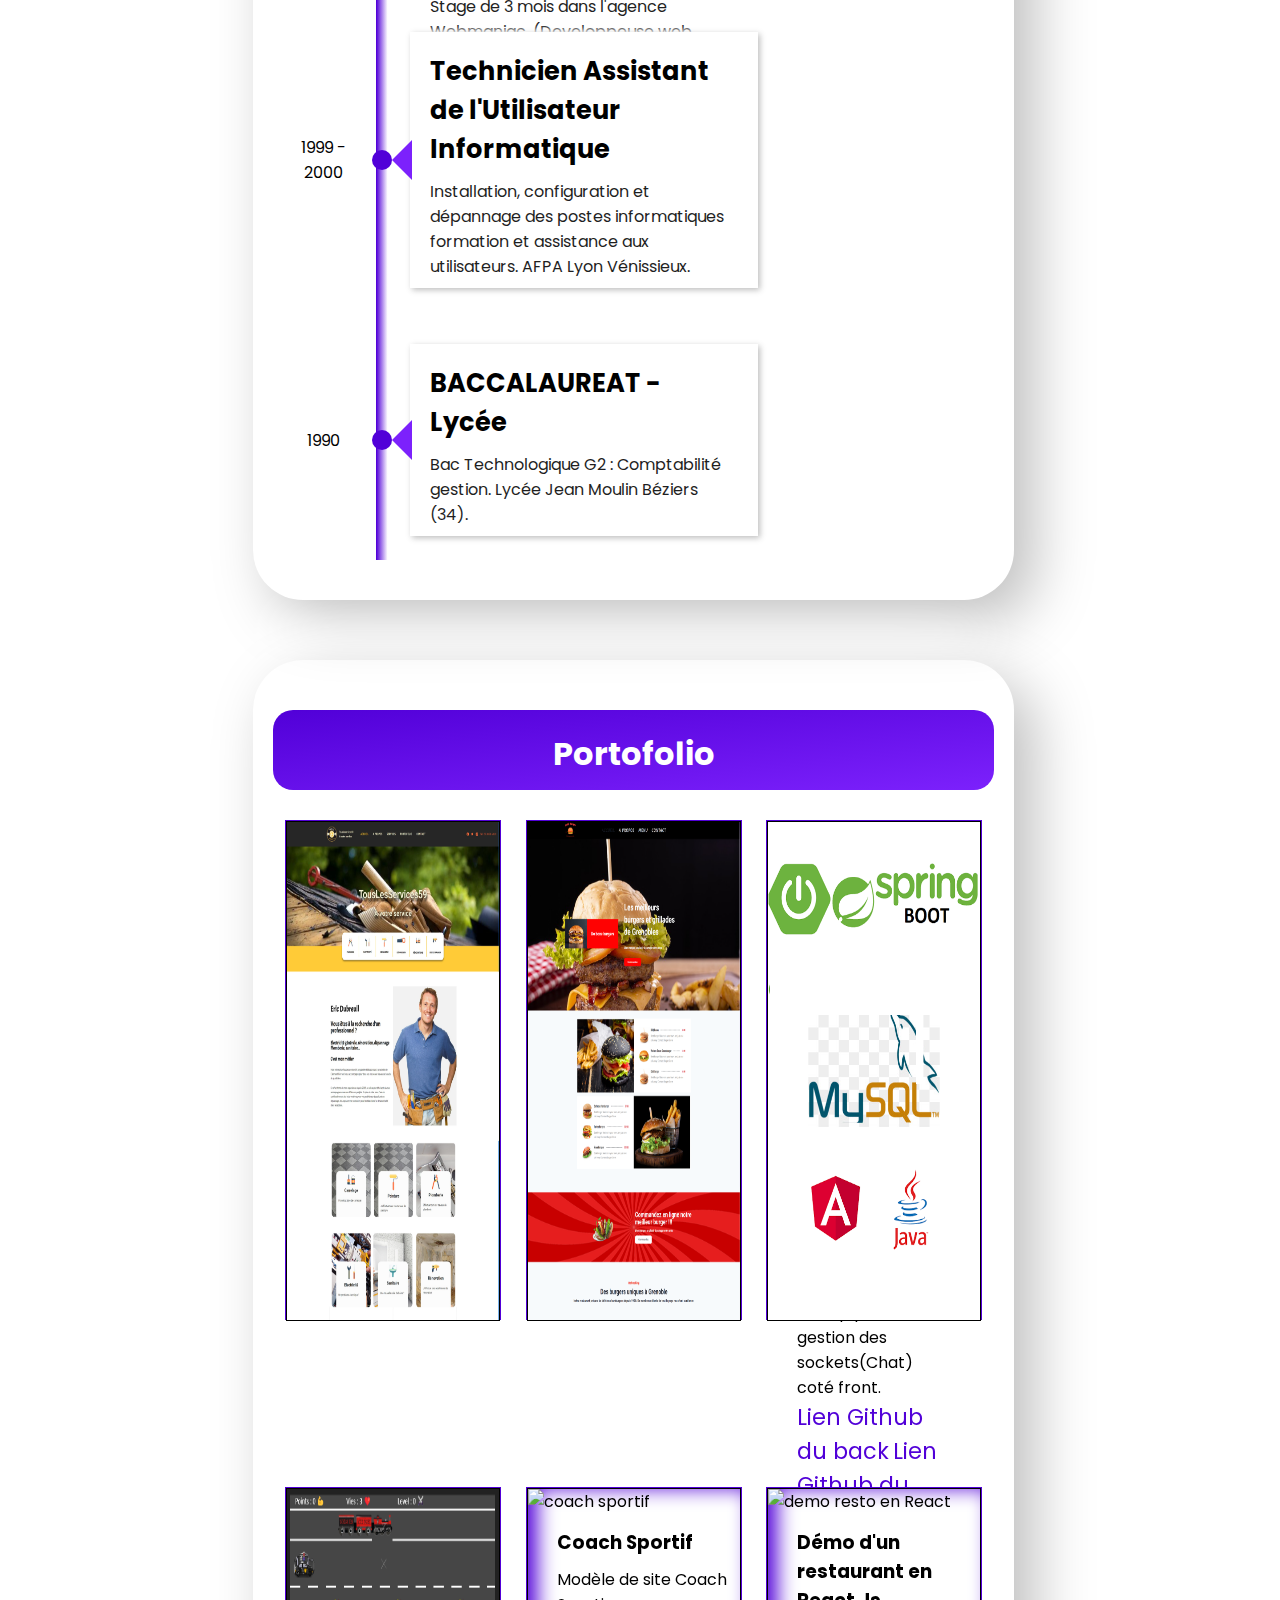
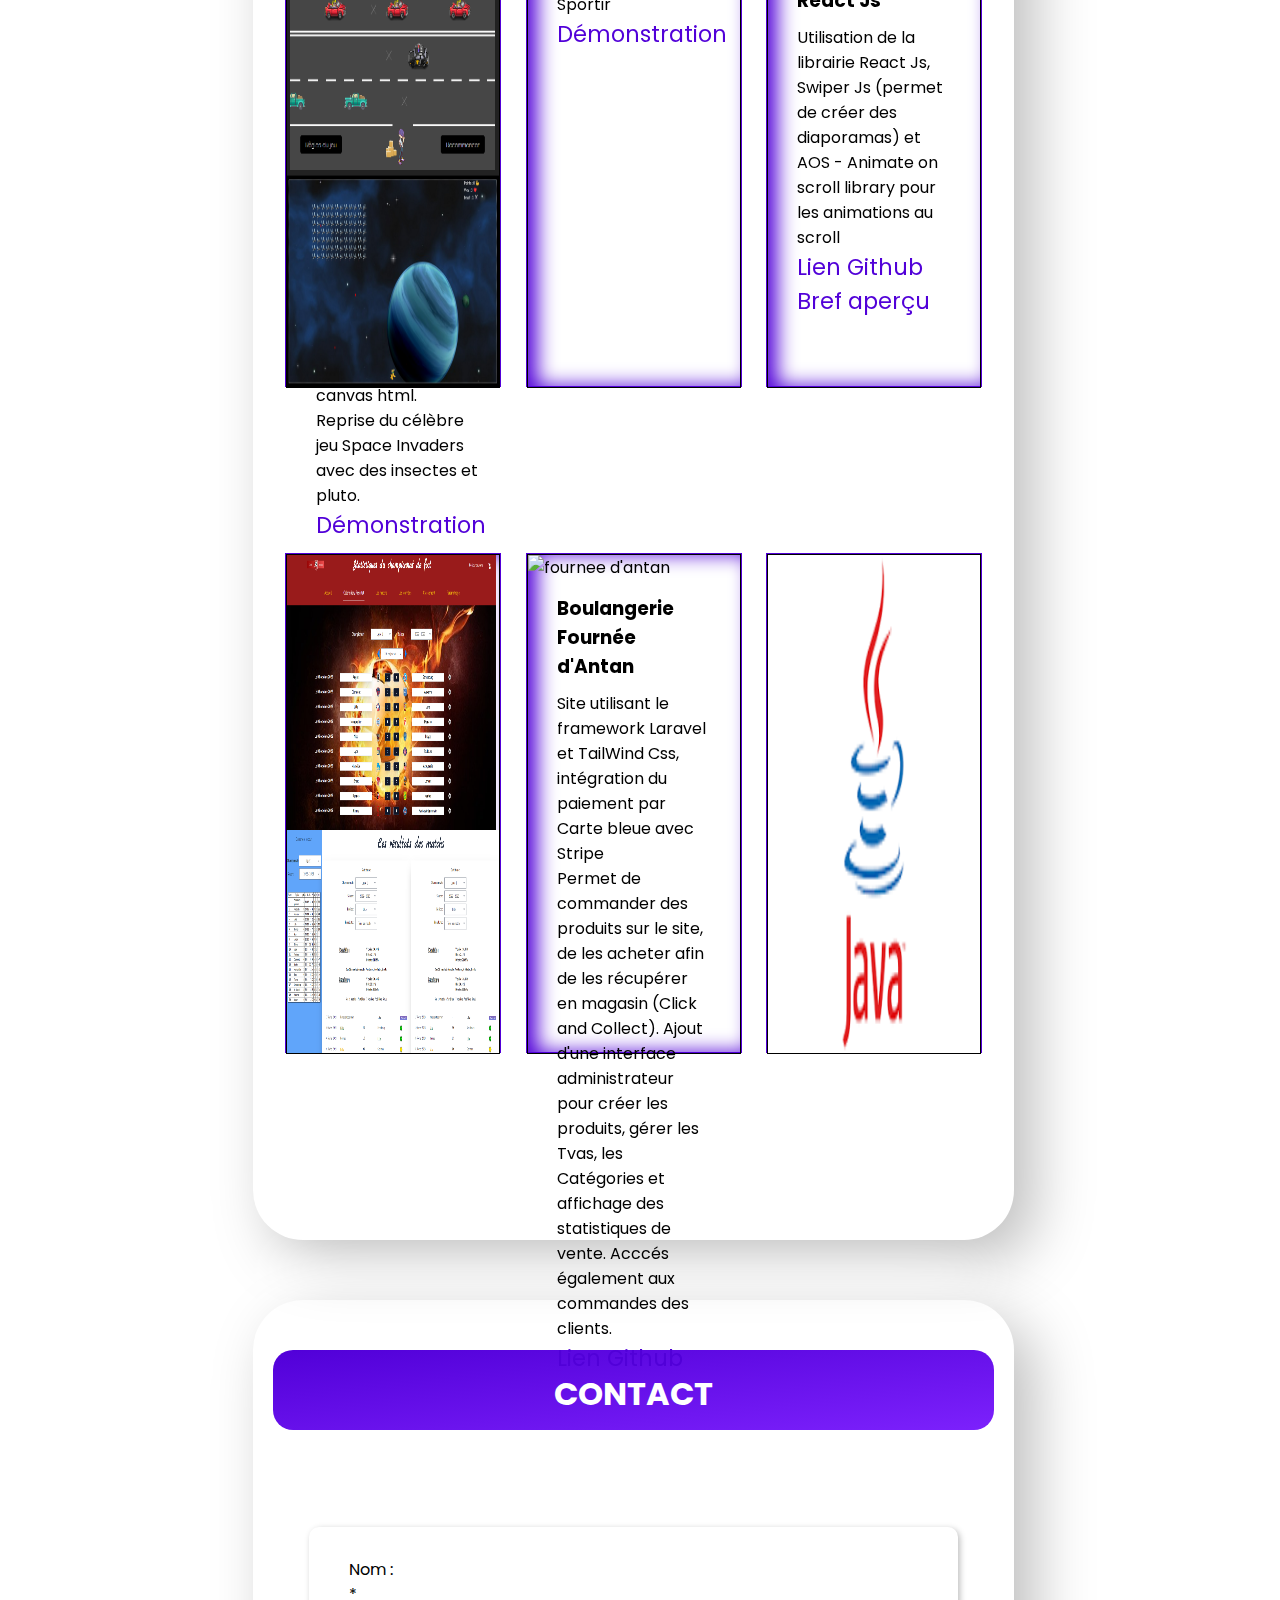
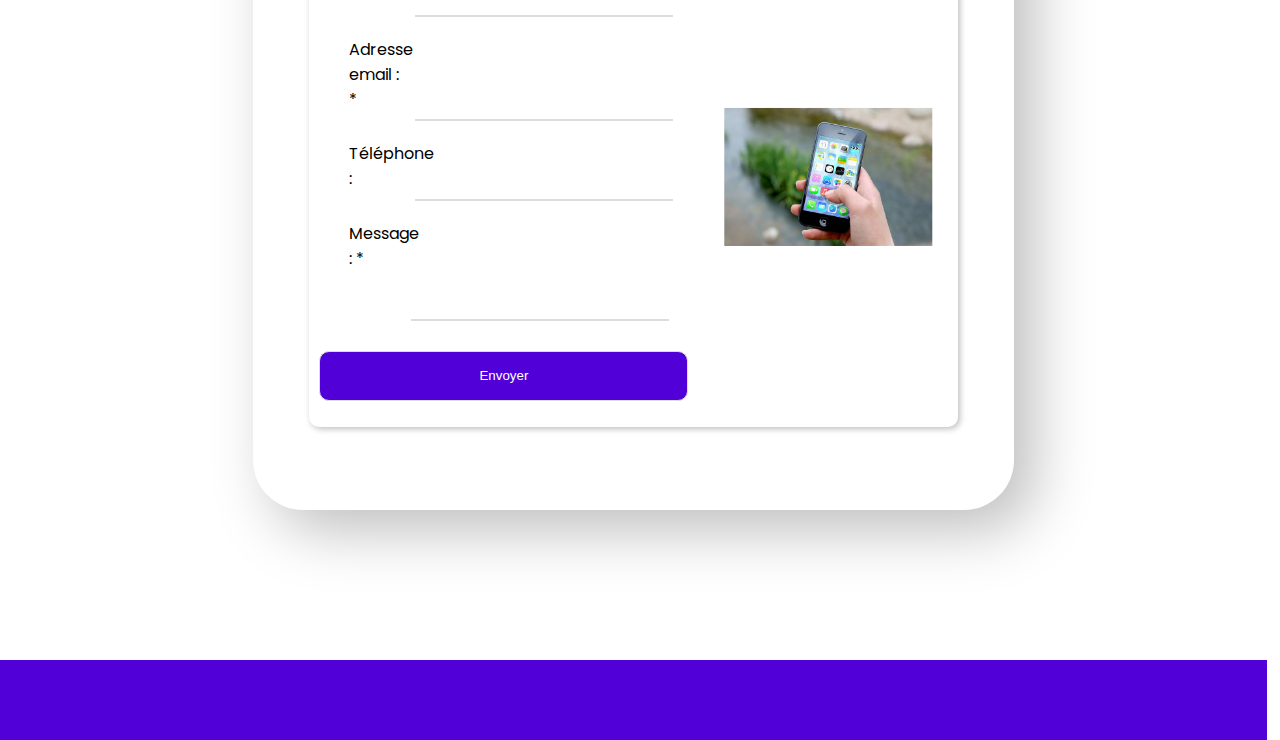
==== commit 6a44b3ed: "modif titre" ====
--- a/index.html
+++ b/index.html
@@ -66,7 +66,7 @@
                 </div>
                 <div id="photo"><img src="images/photo2.jpg" alt=""></div>
             </div>
-            <h1>Developpeuse Java JEE</h1>
+            <h1>Developpeuse Java Full Stack</h1>
         </header>
         <div id="xp"></div>
         <section class="decallage-lien" id="section">
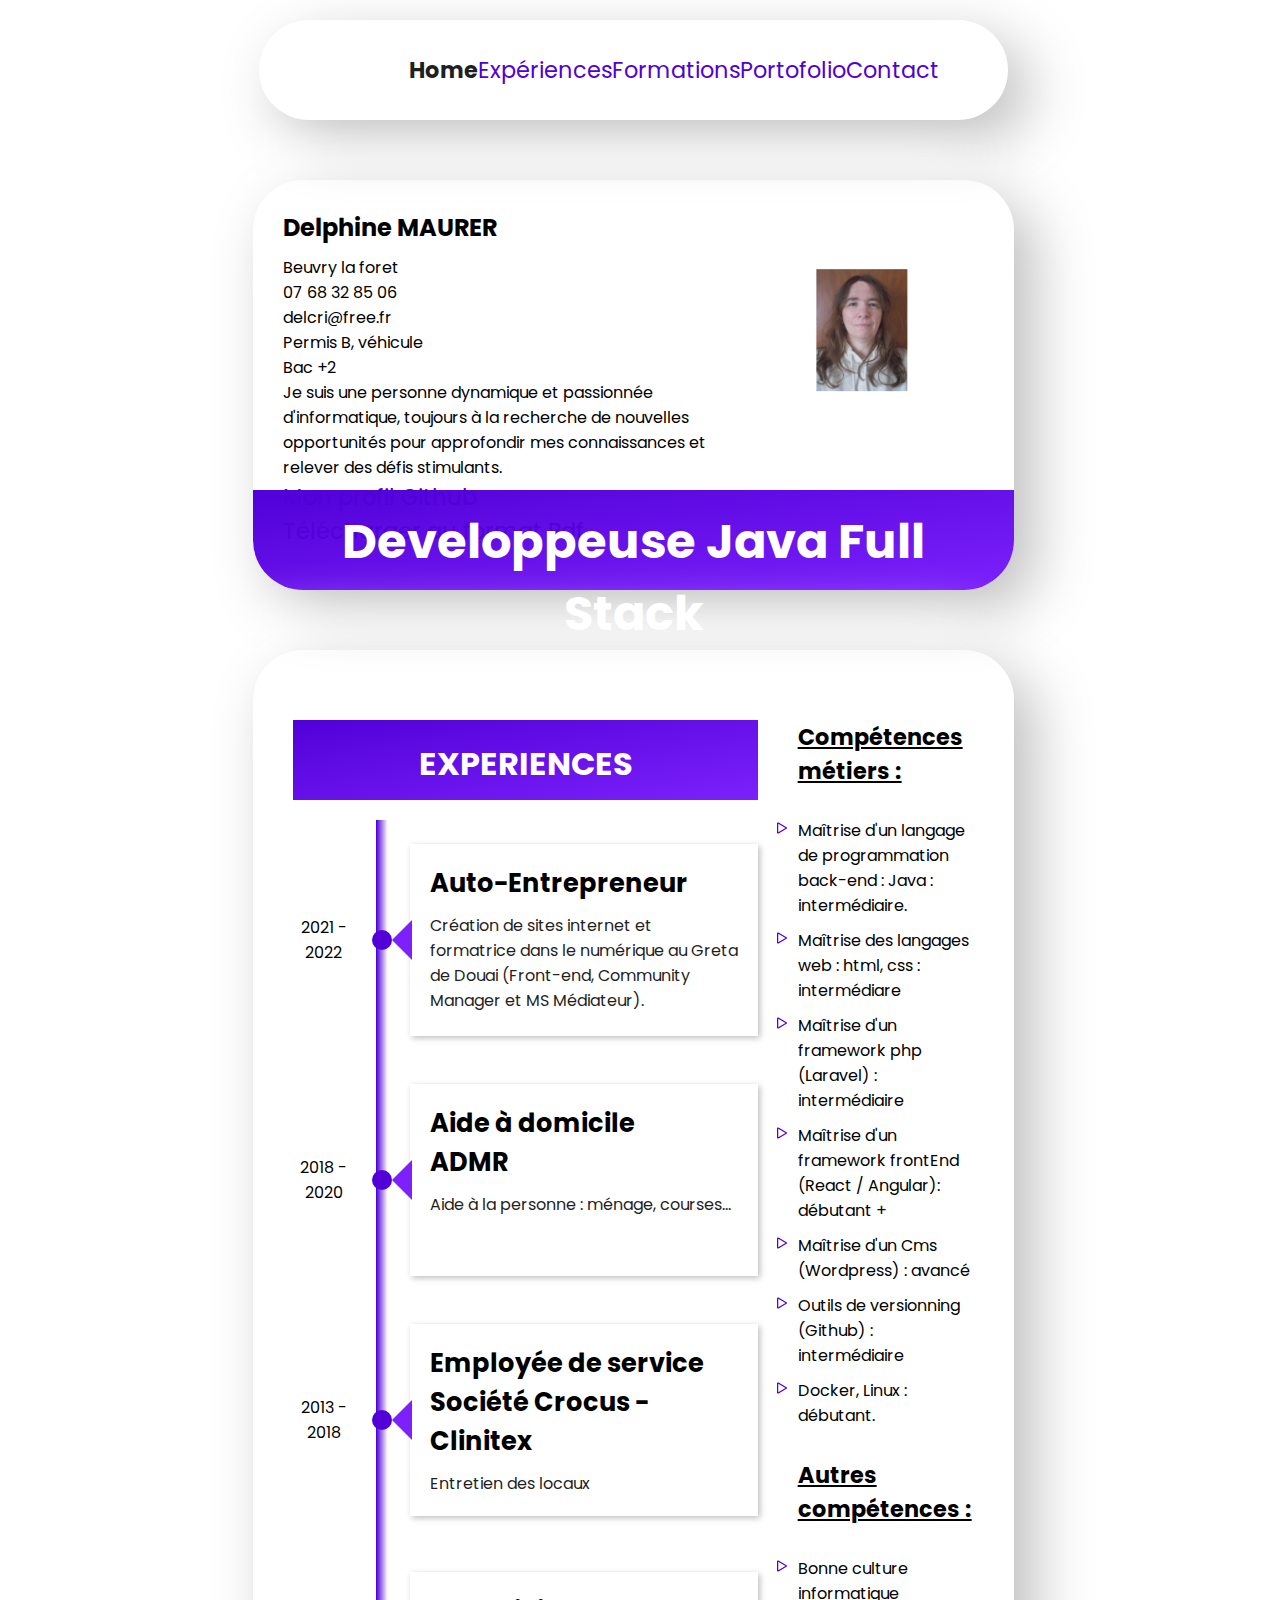
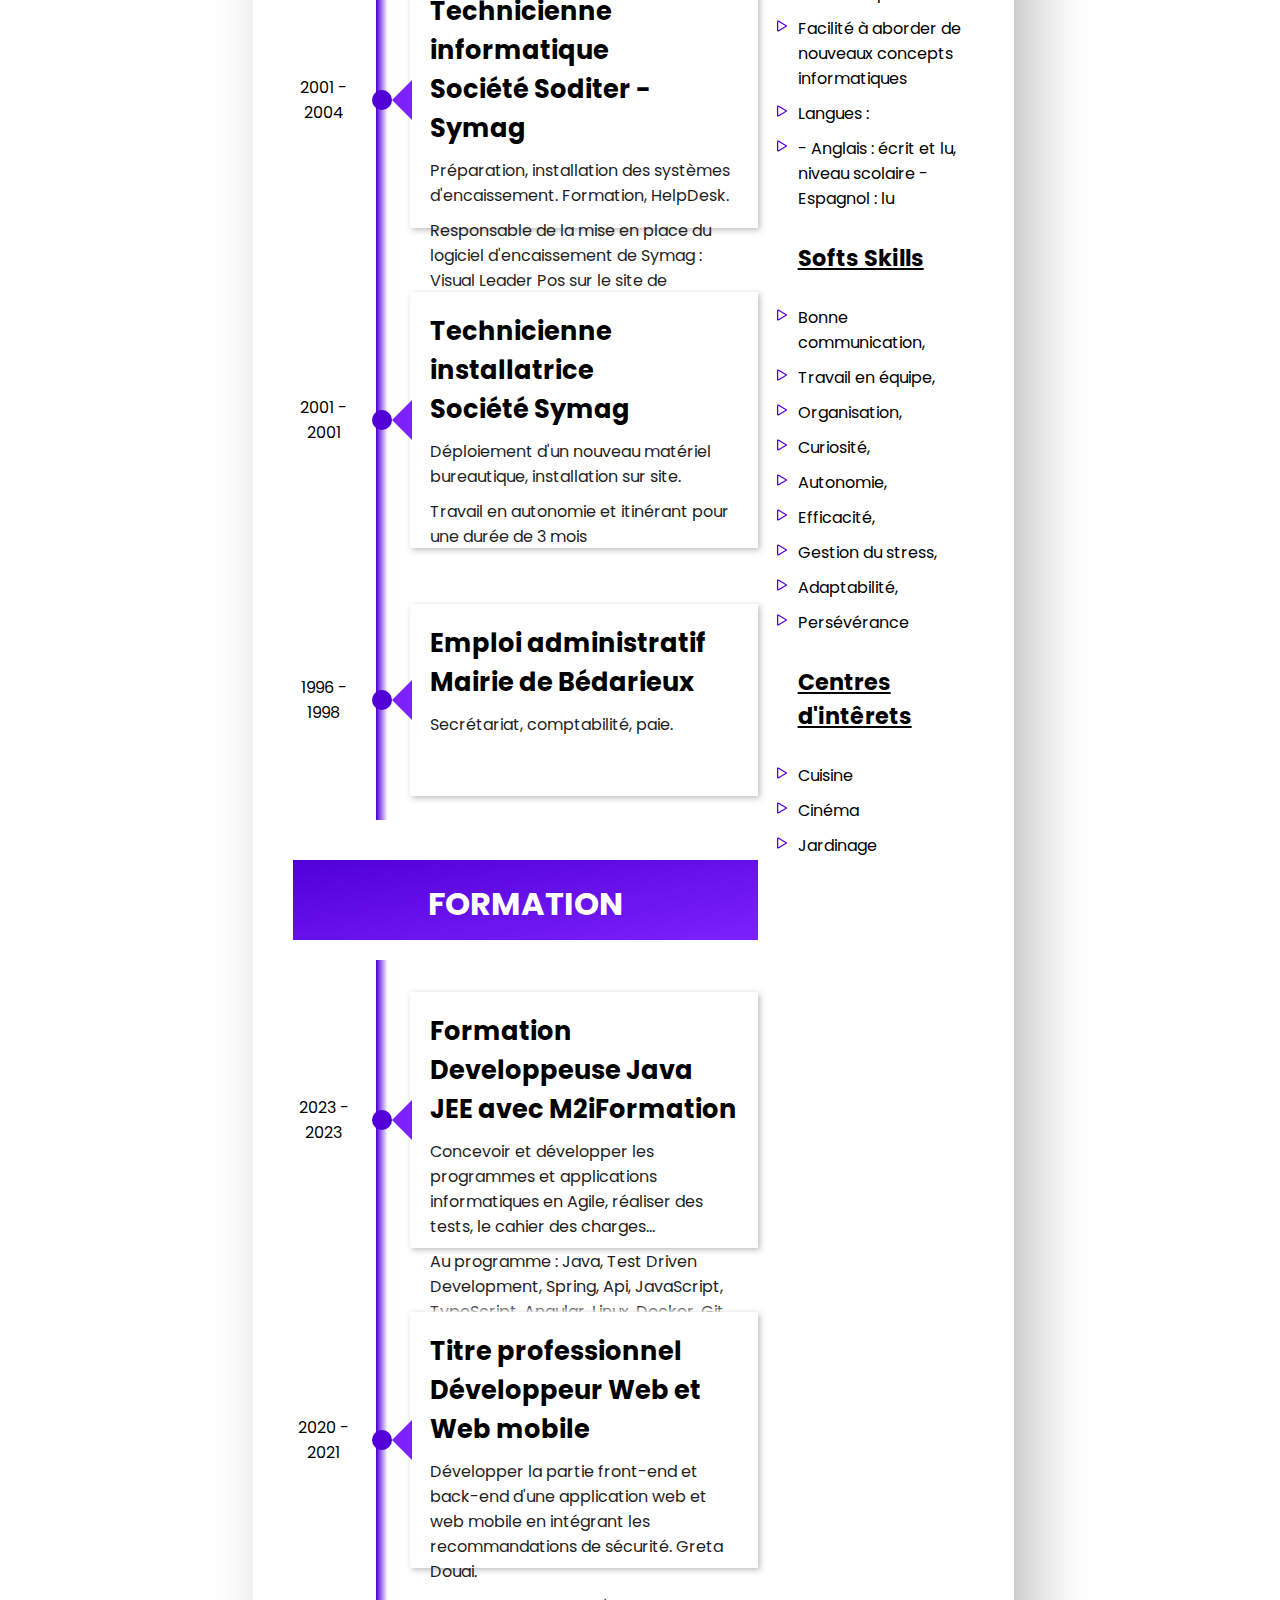
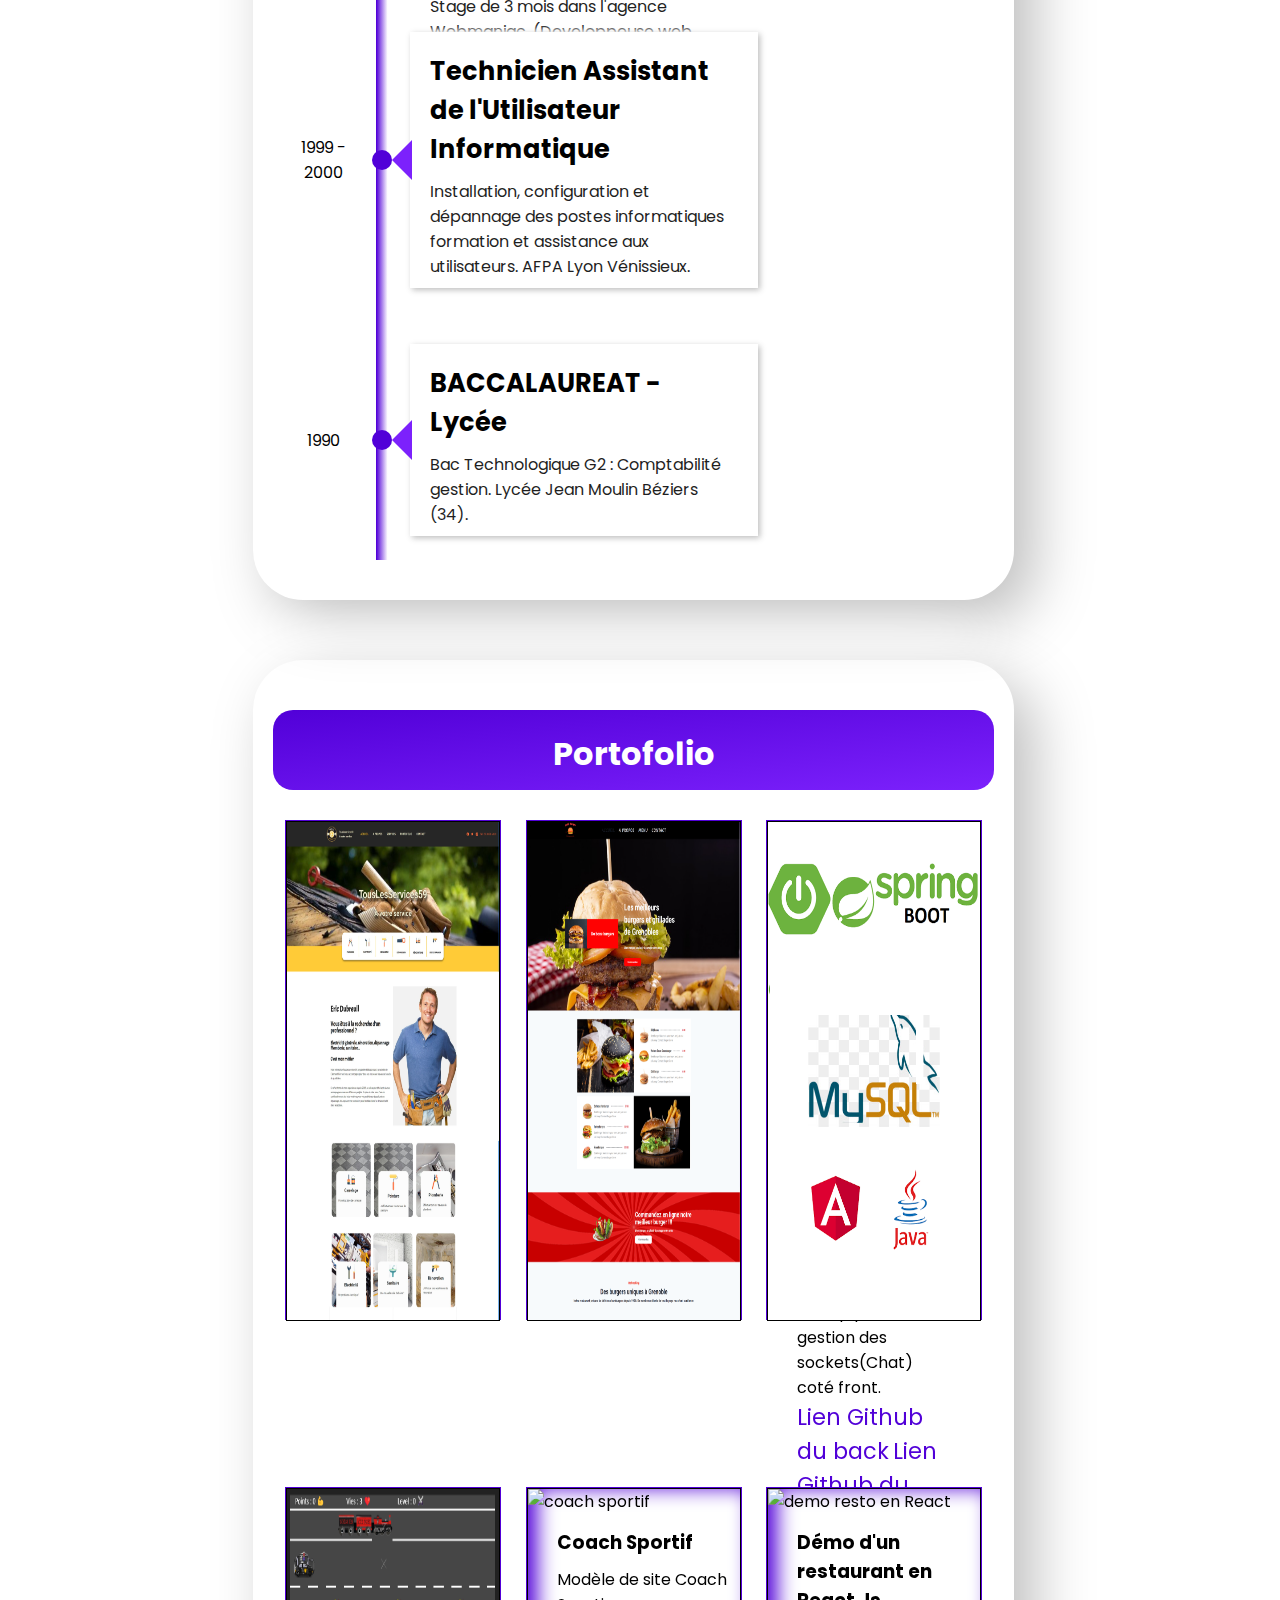
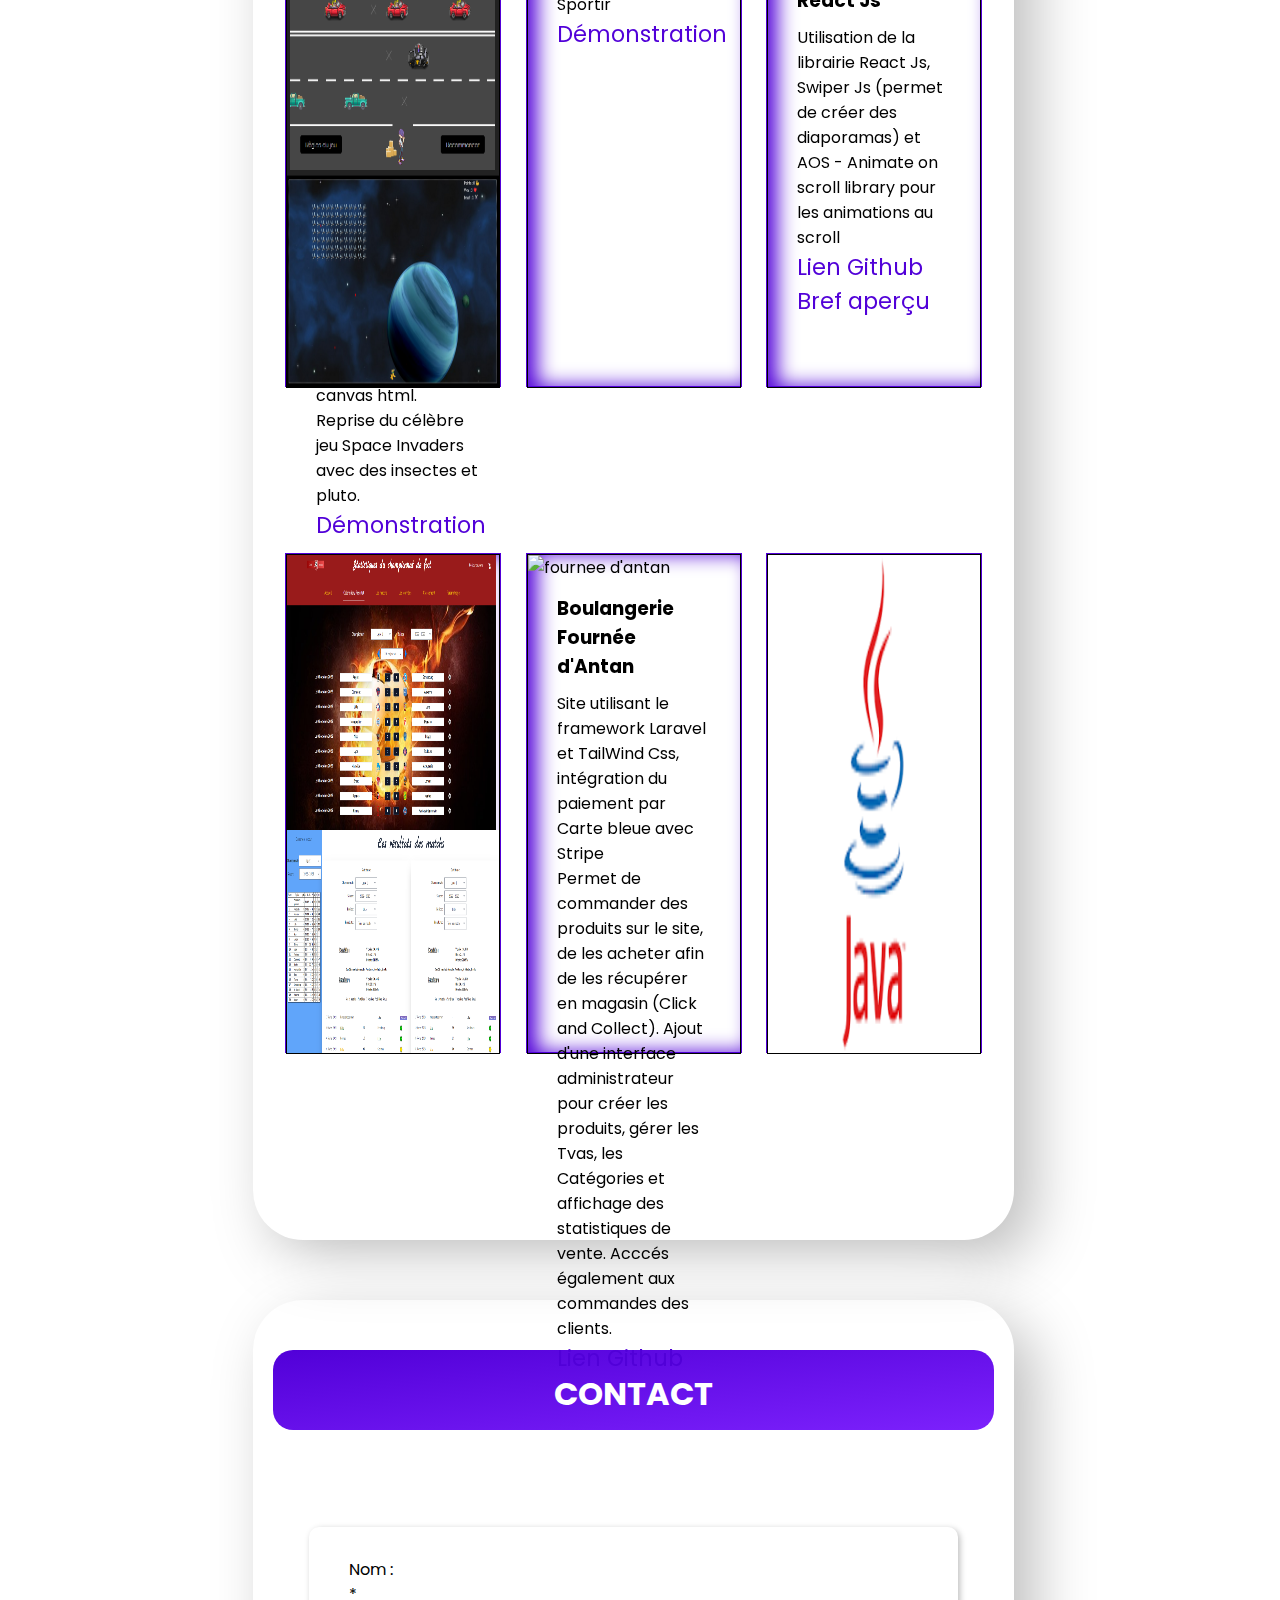
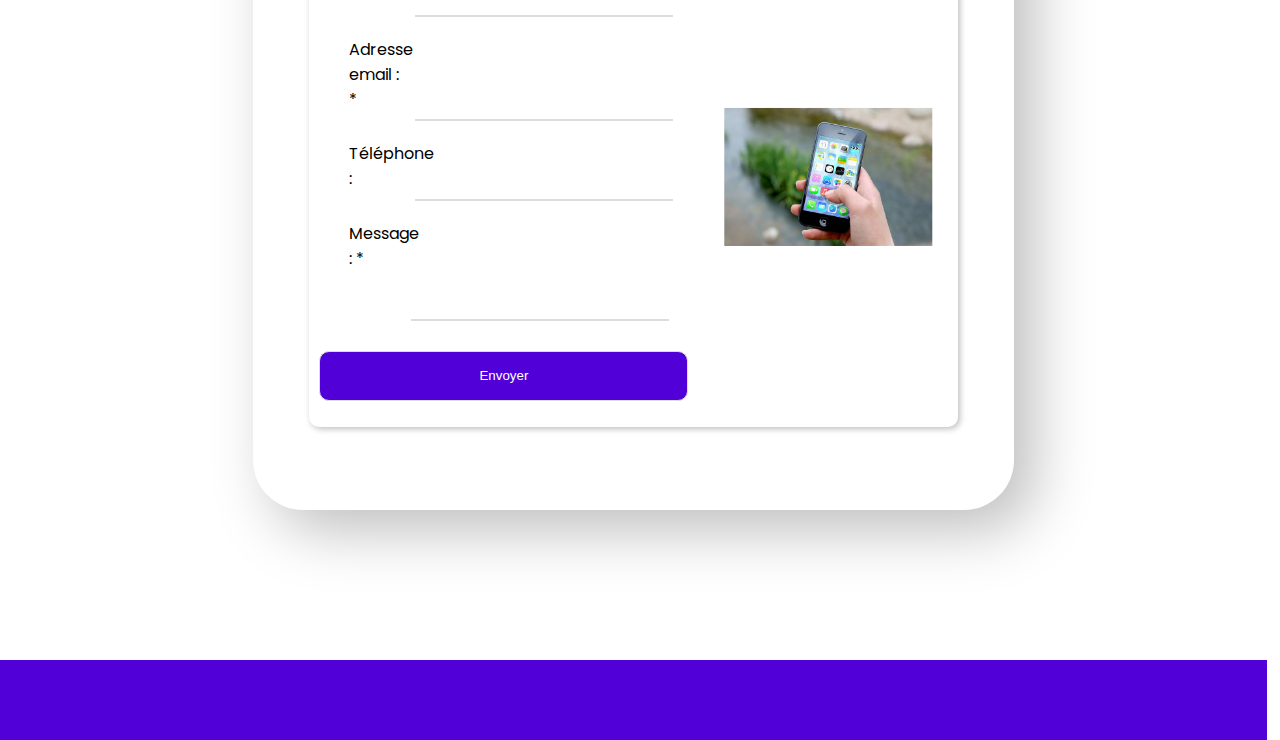
==== commit fc17caa2: "maj phrase d'accroche" ====
--- a/index.html
+++ b/index.html
@@ -59,7 +59,7 @@
                     <p>delcri@free.fr</p>
                     <p>Permis B, véhicule</p>
                     <p>Bac +2</p>
-                    <p class="grd-ecran">Developpeuse Web / Formation Java JEE en cours</p>
+                    <p class="grd-ecran">Je suis une personne dynamique et passionnée d'informatique,  toujours à la recherche de nouvelles opportunités pour approfondir mes connaissances et relever des défis stimulants.</p>
                     <a href="https://github.com/CreativeWeb59" target="_blank">Mon profil Github</a><br>
                     <a href="pdf/CVMaurerDelphineDev.pdf" download="Pdf/CVMaurerDelphineDev"
                         class="vue-ecran">Télécharger au format Pdf</a>
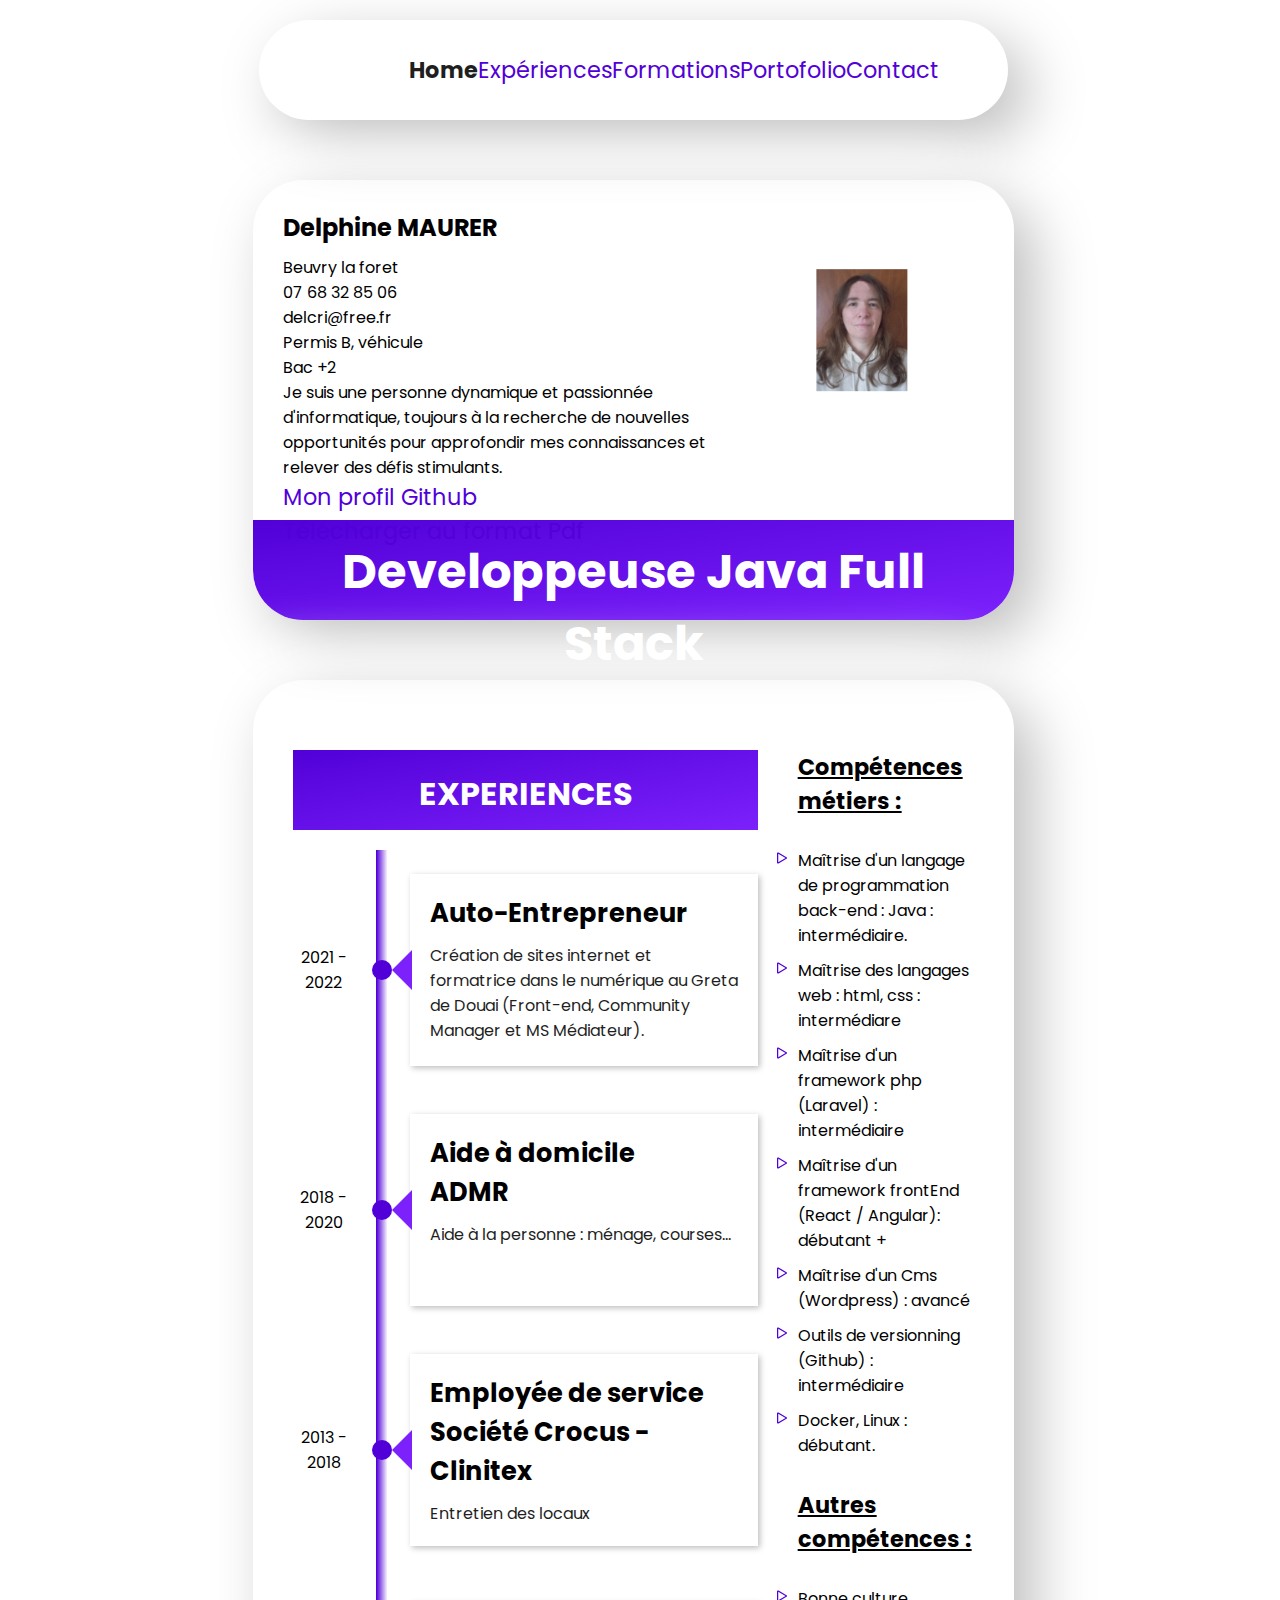
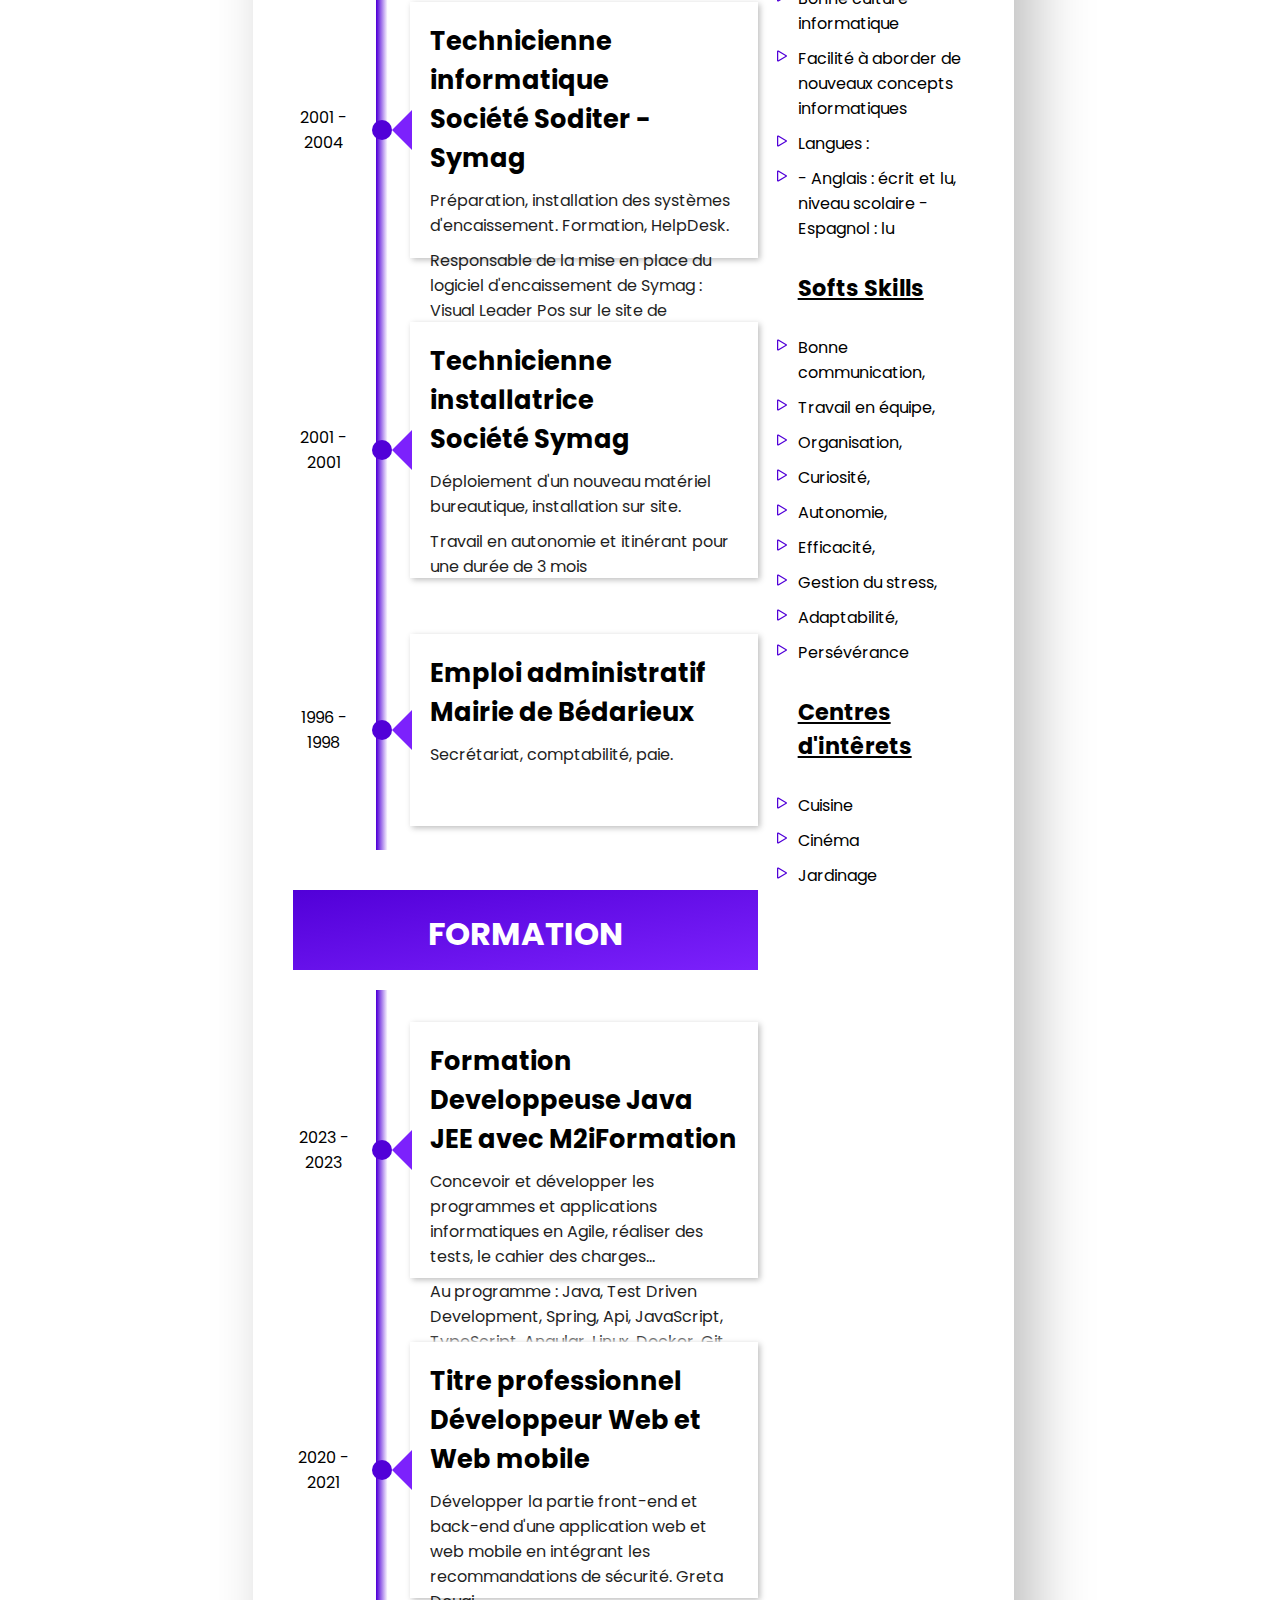
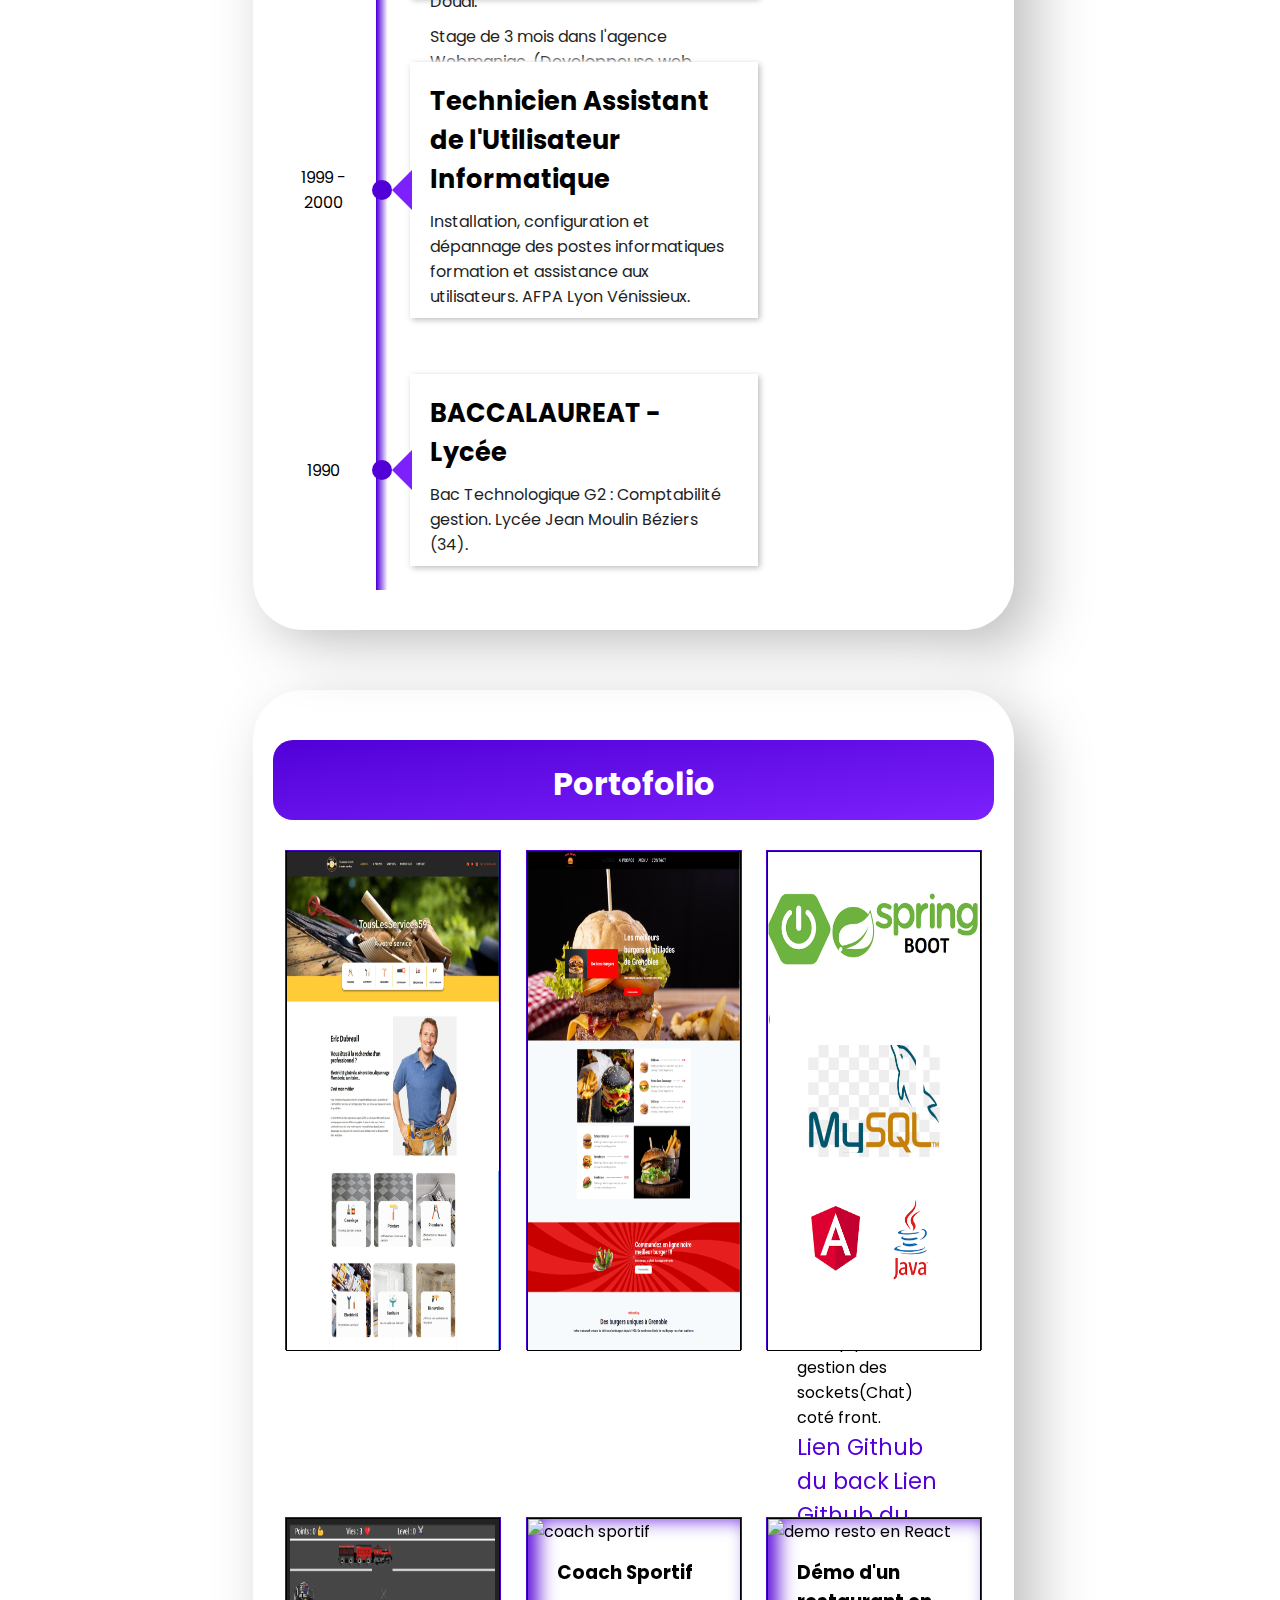
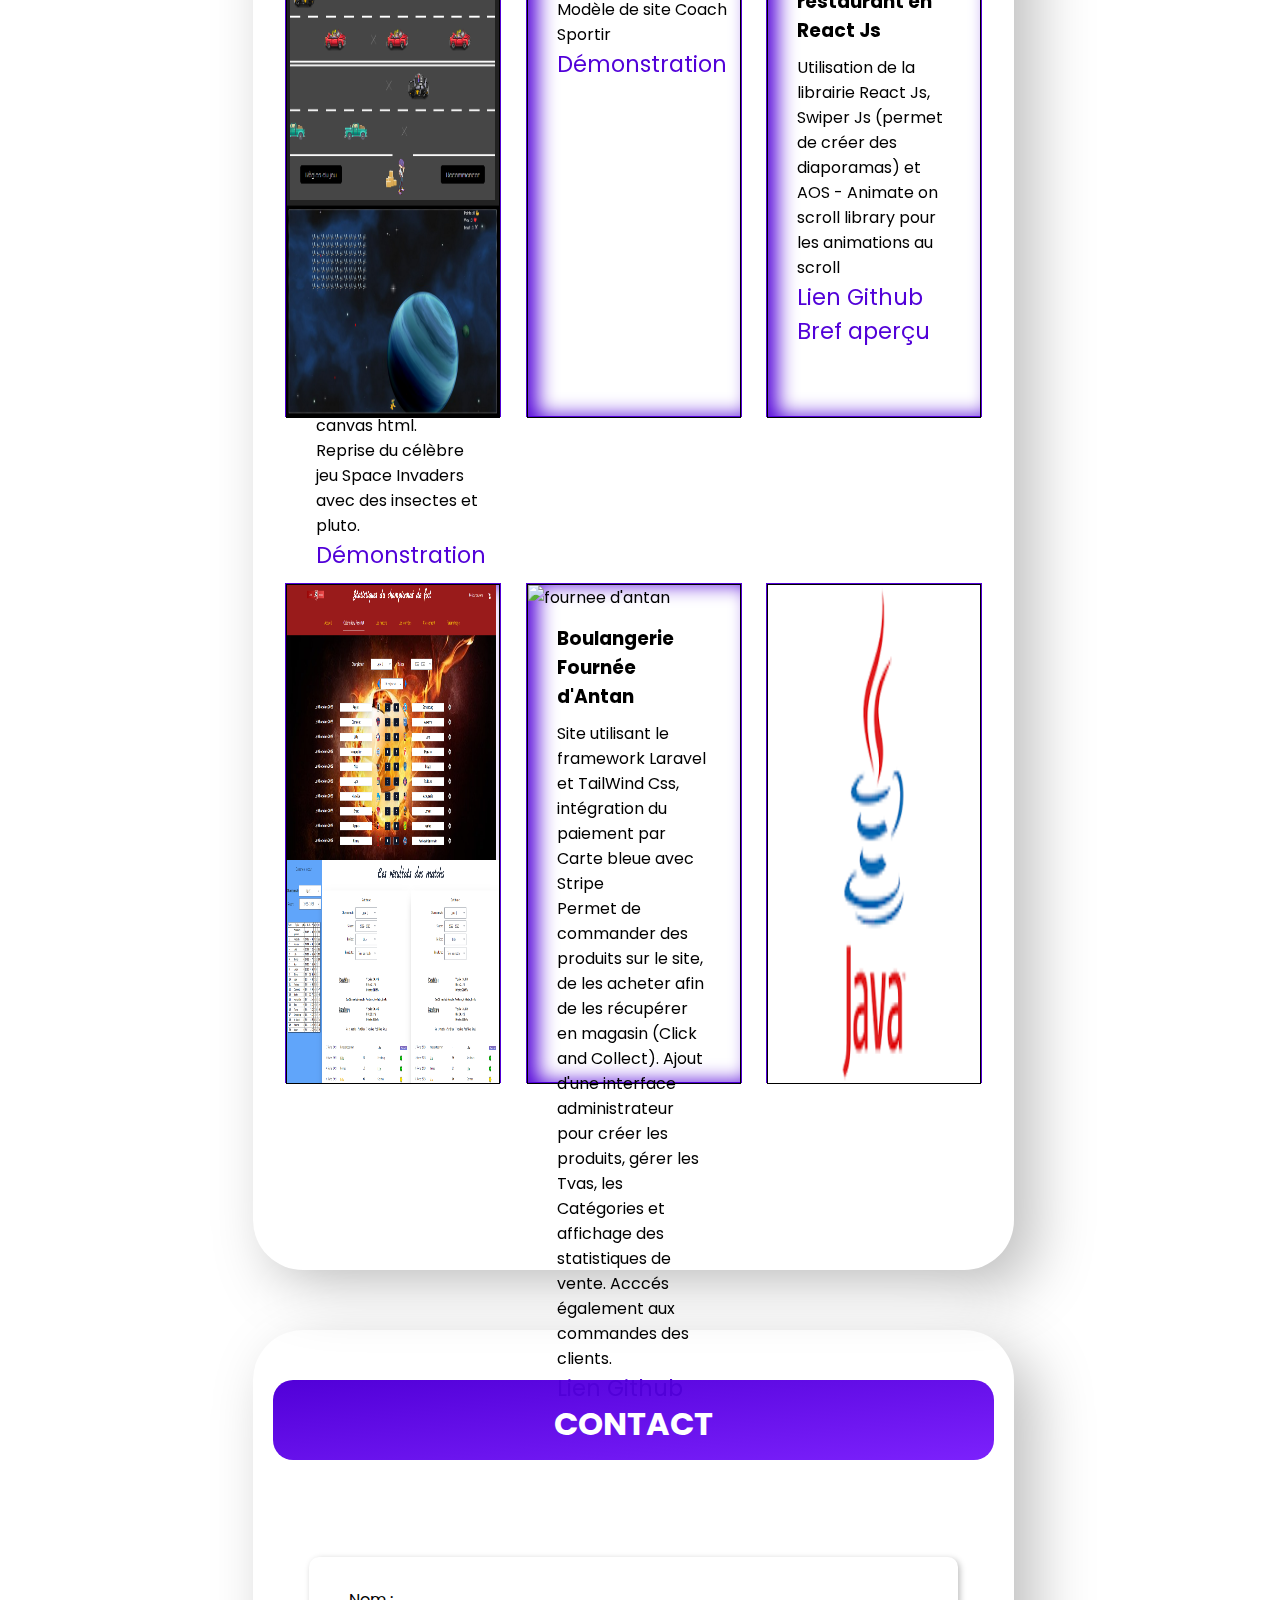
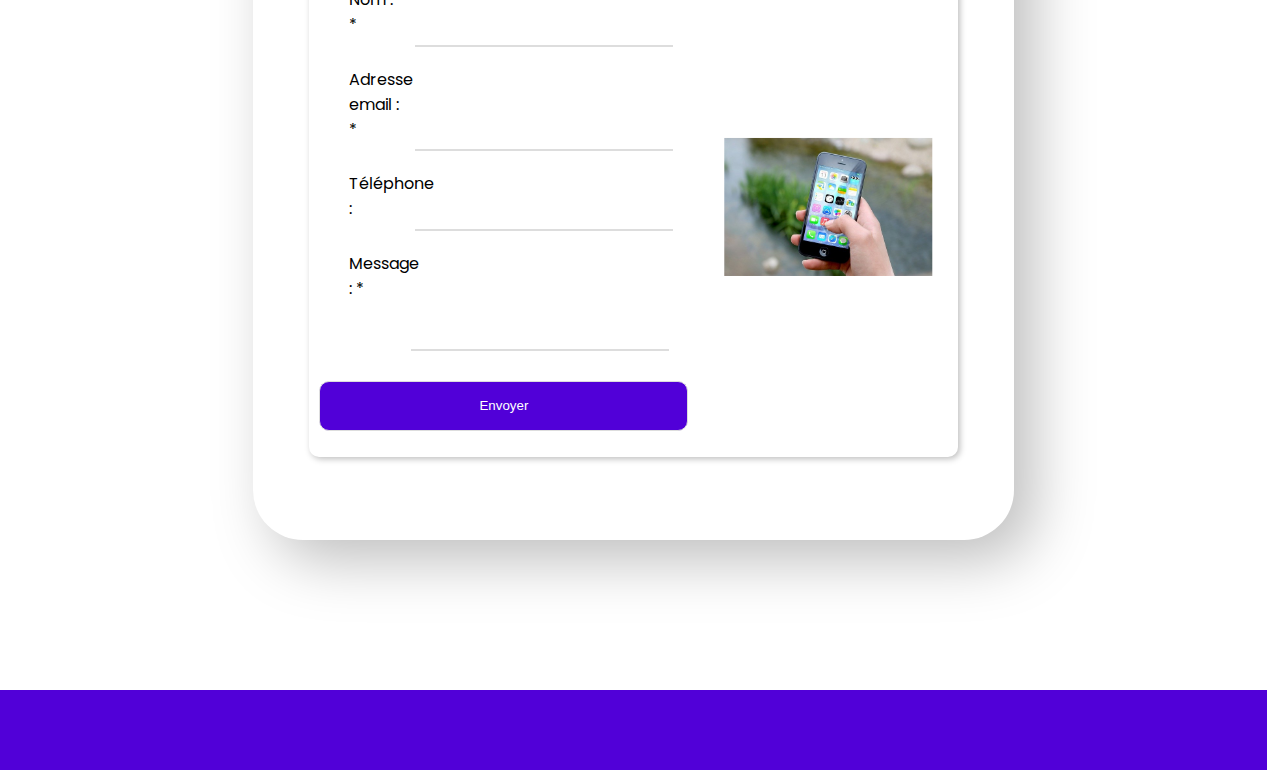
==== commit 414791c8: "modif lien cv" ====
--- a/index.html
+++ b/index.html
@@ -61,7 +61,7 @@
                     <p>Bac +2</p>
                     <p class="grd-ecran">Je suis une personne dynamique et passionnée d'informatique,  toujours à la recherche de nouvelles opportunités pour approfondir mes connaissances et relever des défis stimulants.</p>
                     <a href="https://github.com/CreativeWeb59" target="_blank">Mon profil Github</a><br>
-                    <a href="pdf/CVMaurerDelphineDev.pdf" download="Pdf/CVMaurerDelphineDev"
+                    <a href="pdf/CVMaurerDelphineDev.pdf" download="Pdf/CVMaurerDev"
                         class="vue-ecran">Télécharger au format Pdf</a>
                 </div>
                 <div id="photo"><img src="images/photo2.jpg" alt=""></div>
--- a/css/style.css
+++ b/css/style.css
@@ -235,7 +235,7 @@
     height: 100px;
     text-align: center;
     font-size: 3rem;
-    margin-top: 10px;
+    margin-top: 40px;
     padding: 16px;
     border-radius: 0 0 50px 50px;
     color: #fff;
